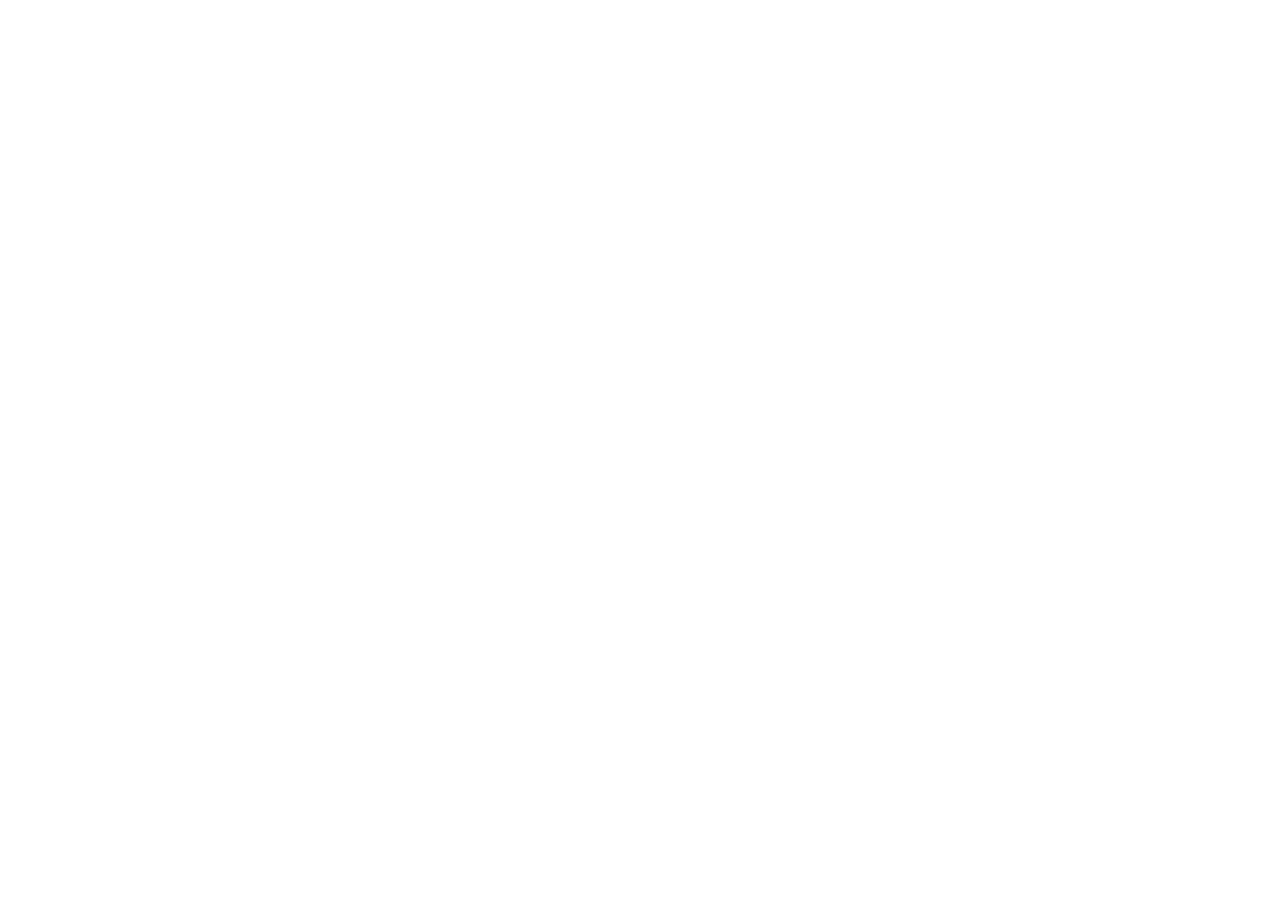
==== index.html @ ddf0e512 "v0.1" ====
<!DOCTYPE html>
<html lang="en">
  <head>
    <meta charset="UTF-8" />
    <meta name="viewport" content="width=device-width, initial-scale=1.0" />
    <title>Fey Sonic Sphere System Description</title>
    <link rel="stylesheet" href="/SonicSphereFeySystemDiagram/assets/sonic-fey-redesign.css" />
    <script defer src="/SonicSphereFeySystemDiagram/assets/sonic-fey-redesign.js"></script>
  </head>
  <body>
    <div id="root"></div>
  </body>
</html>
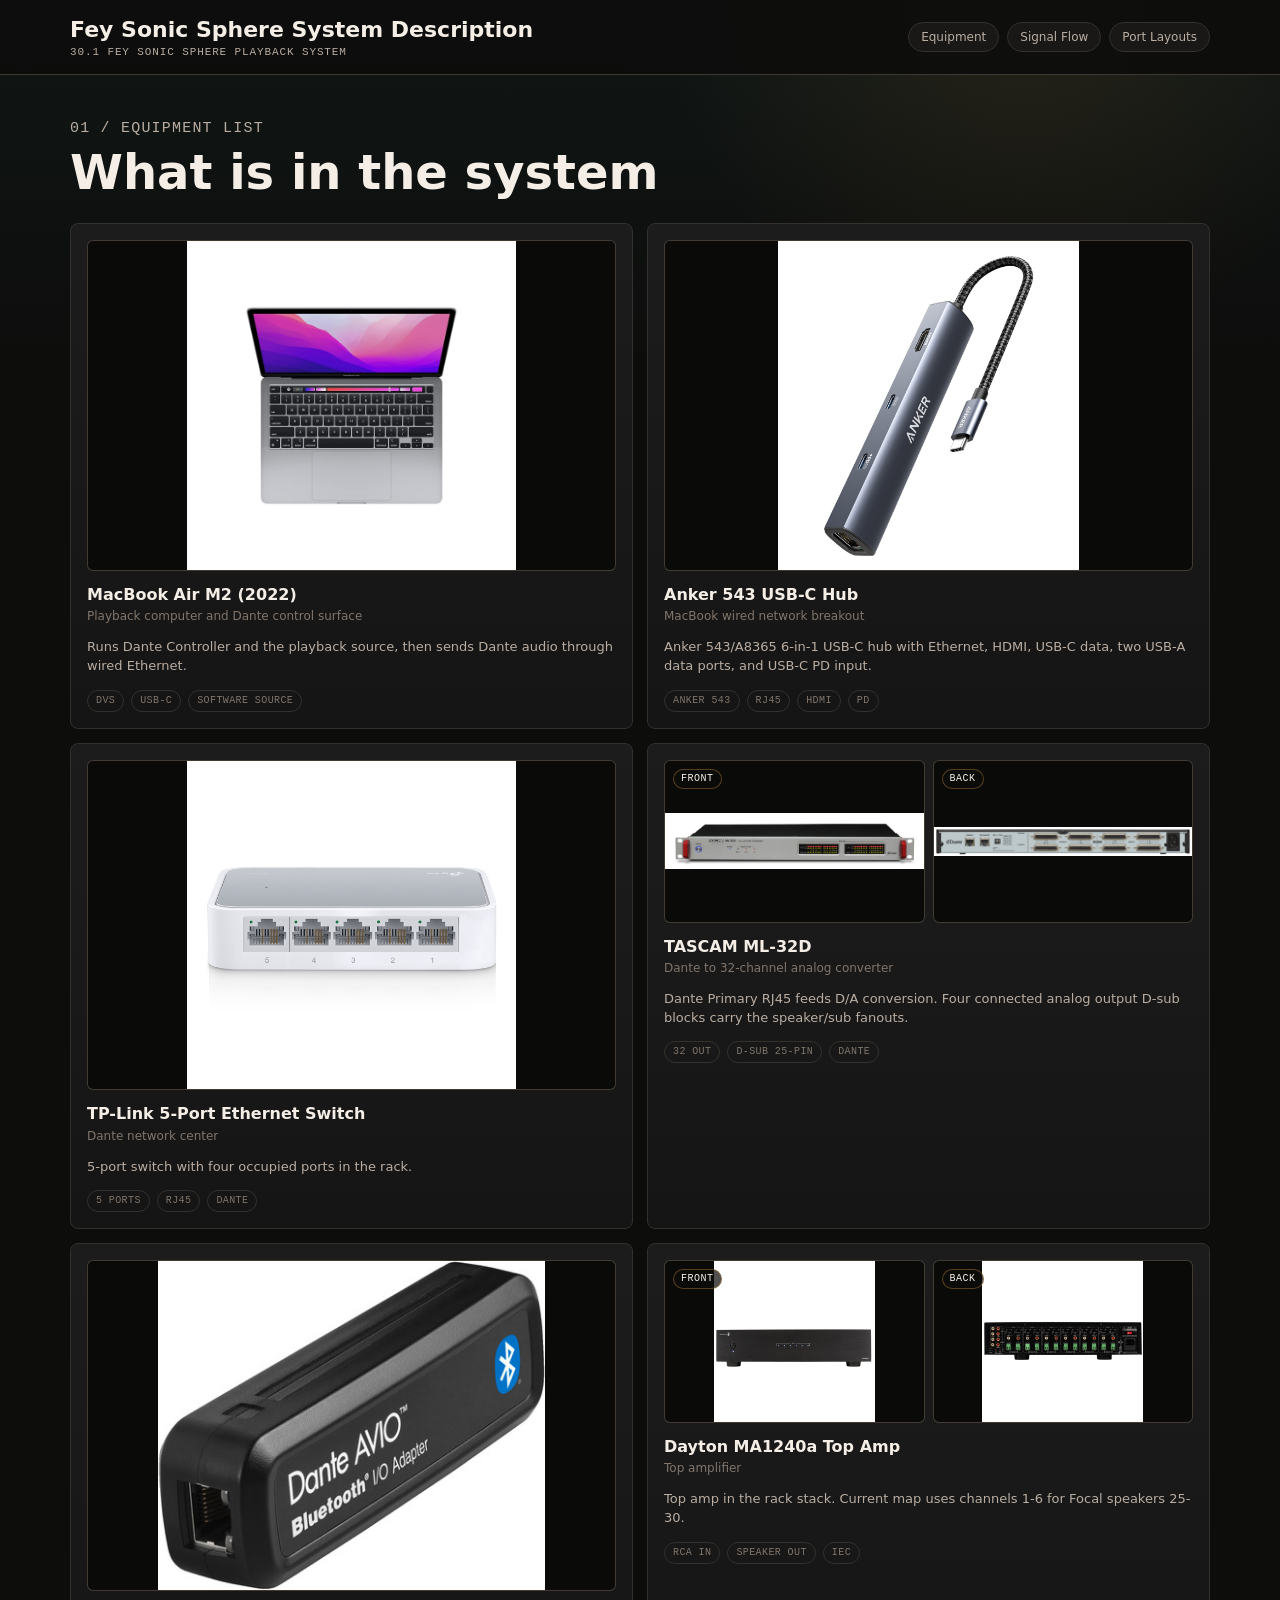
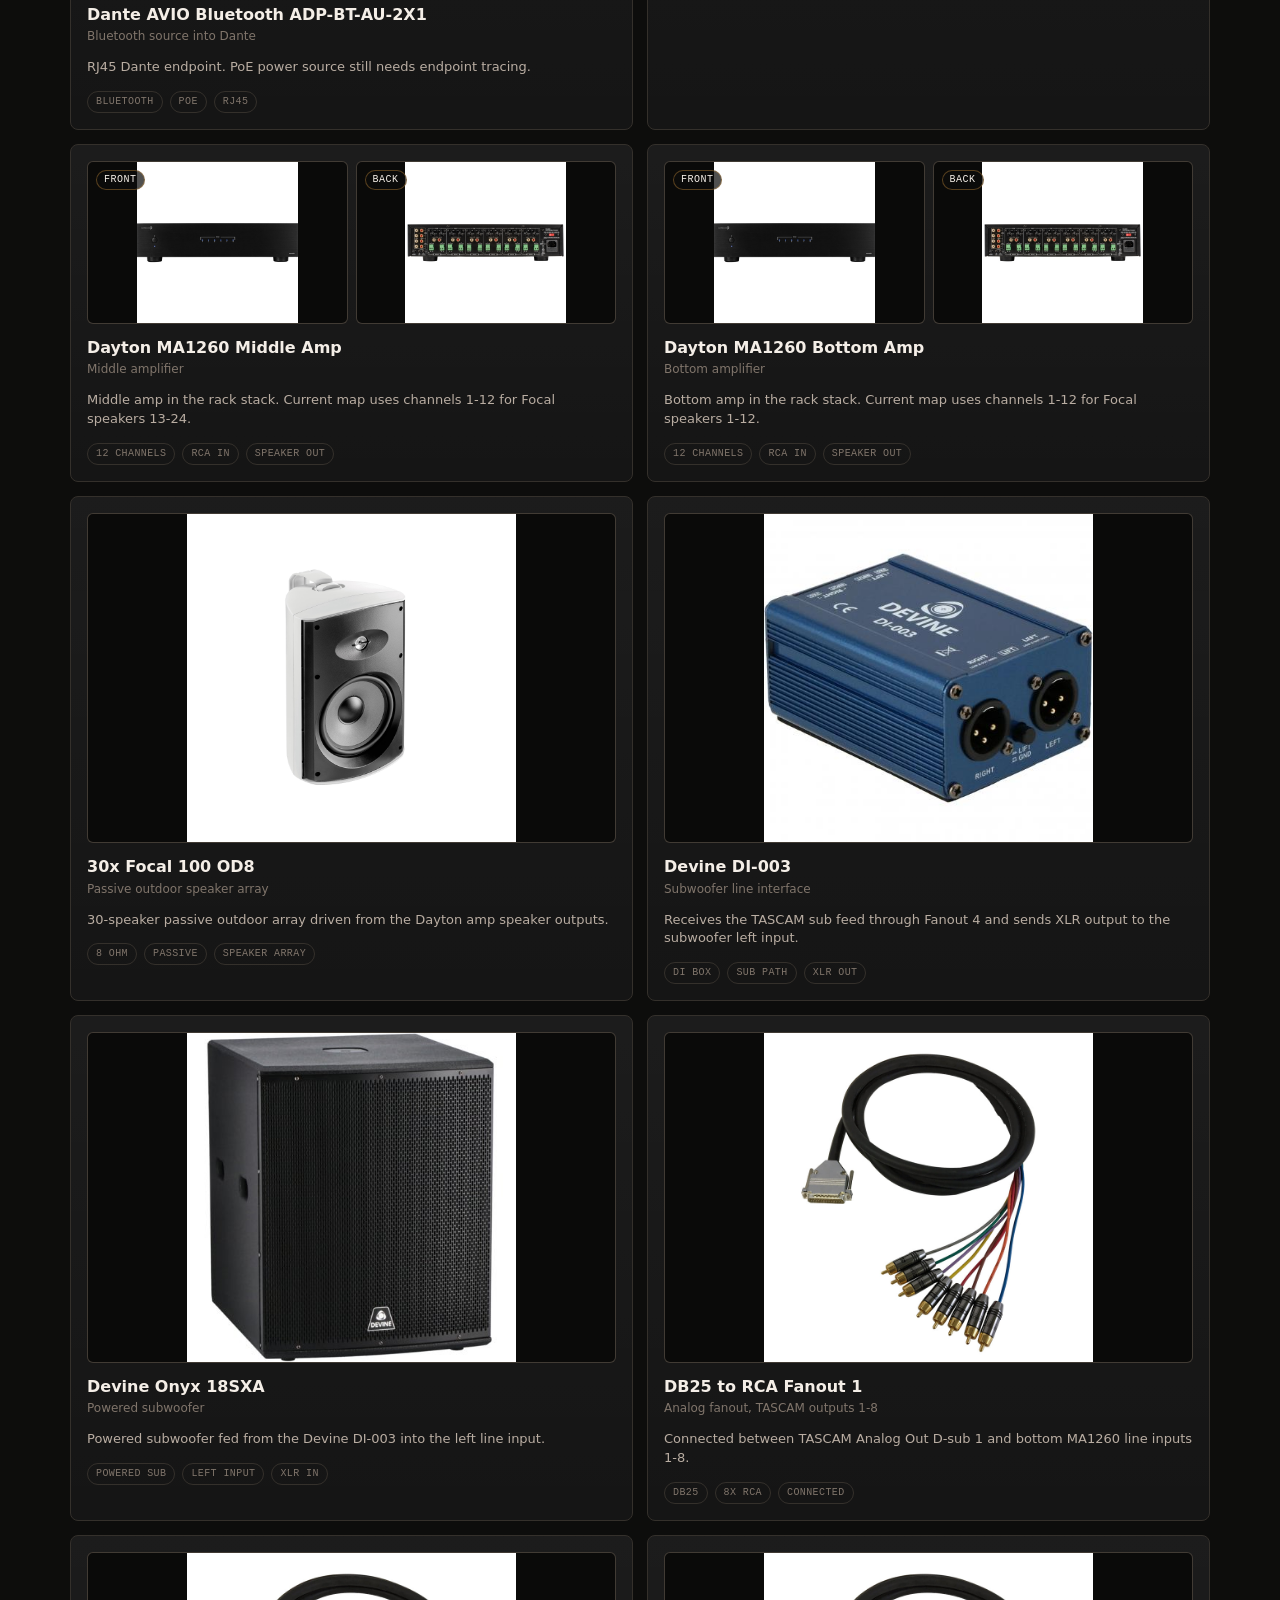
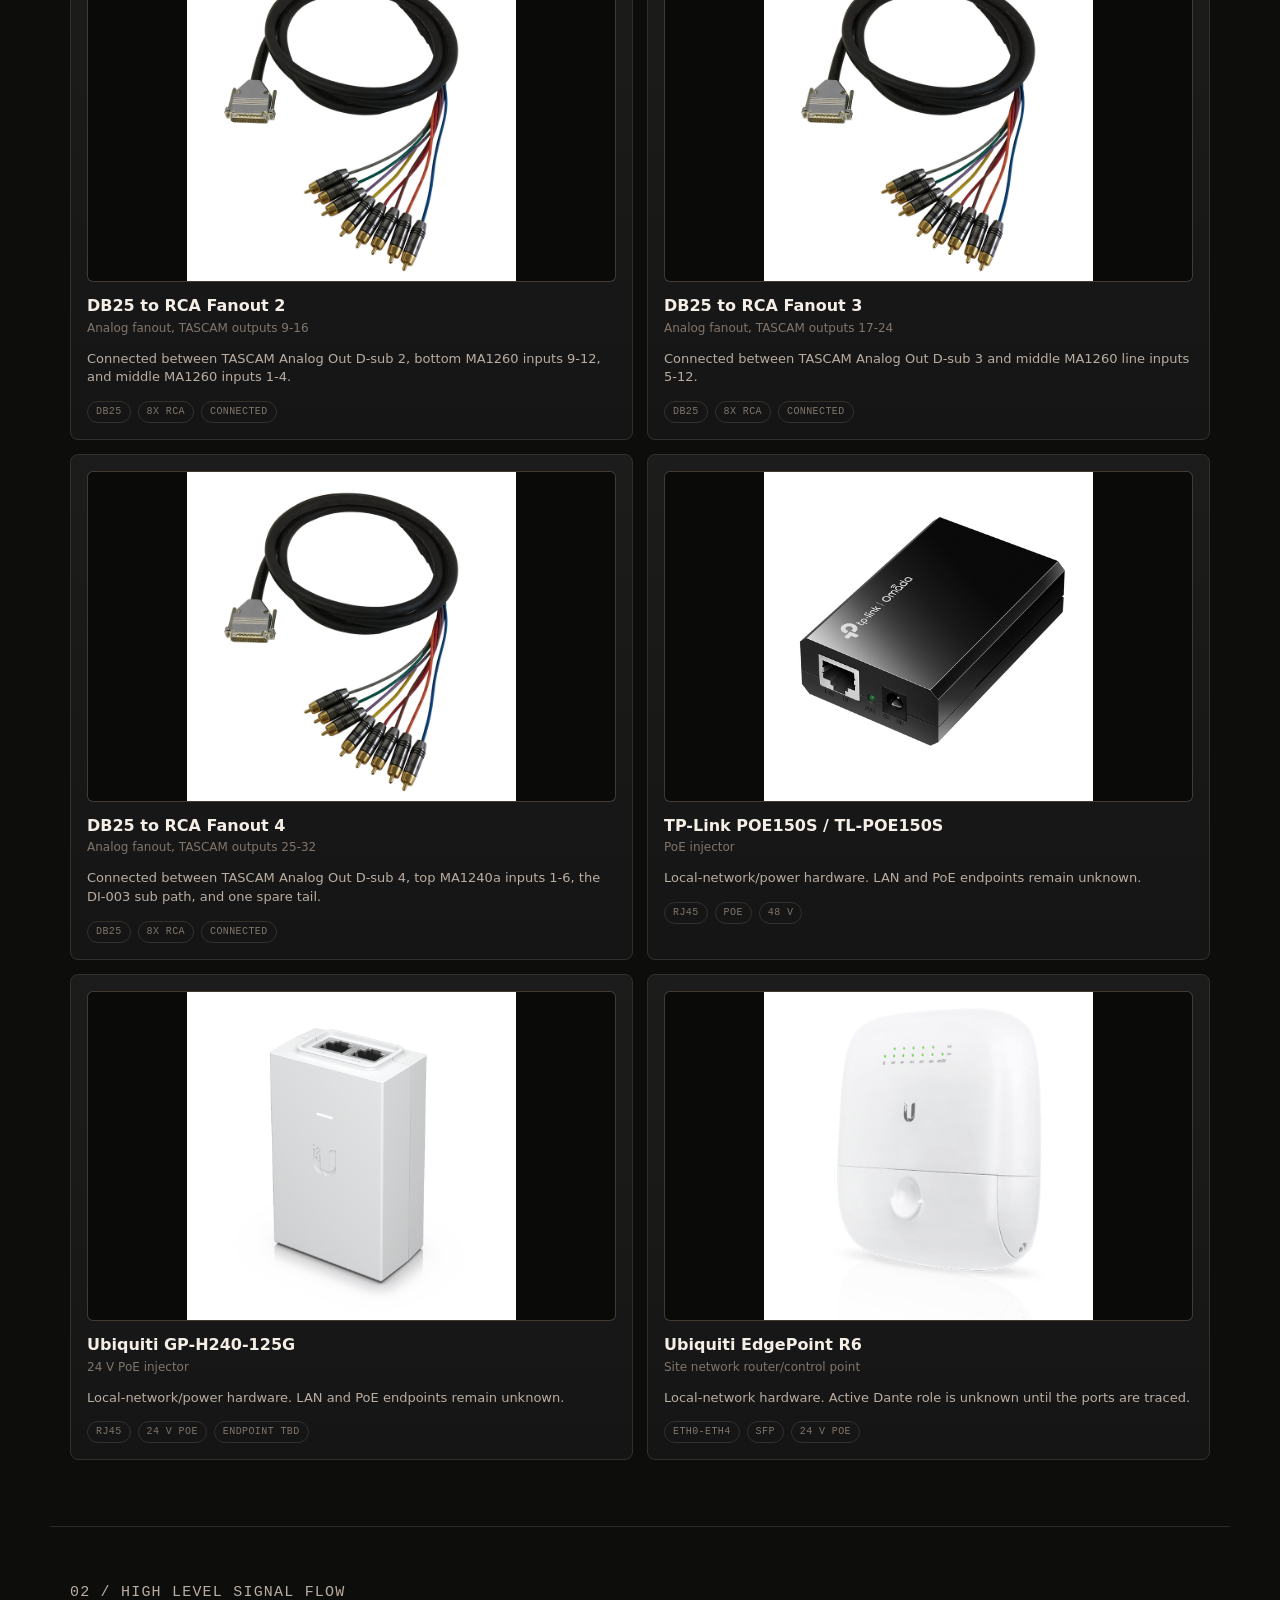
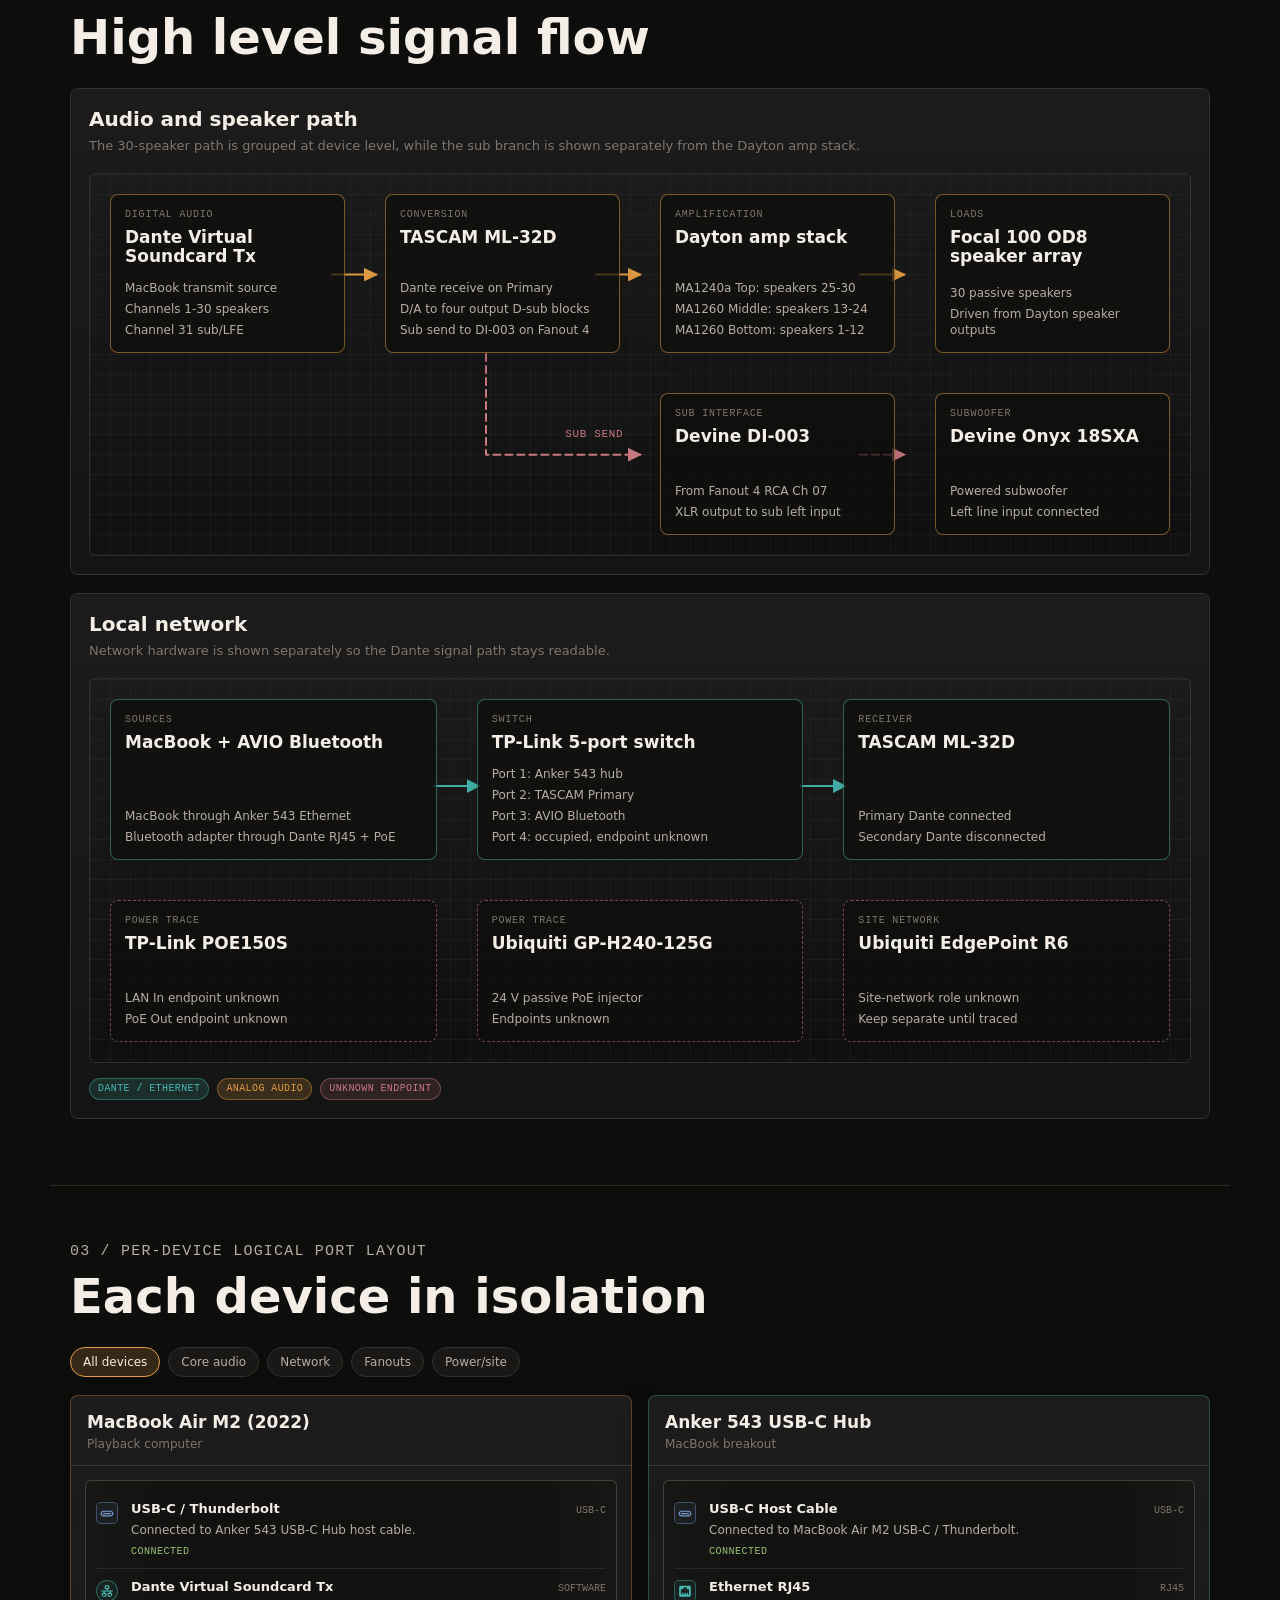
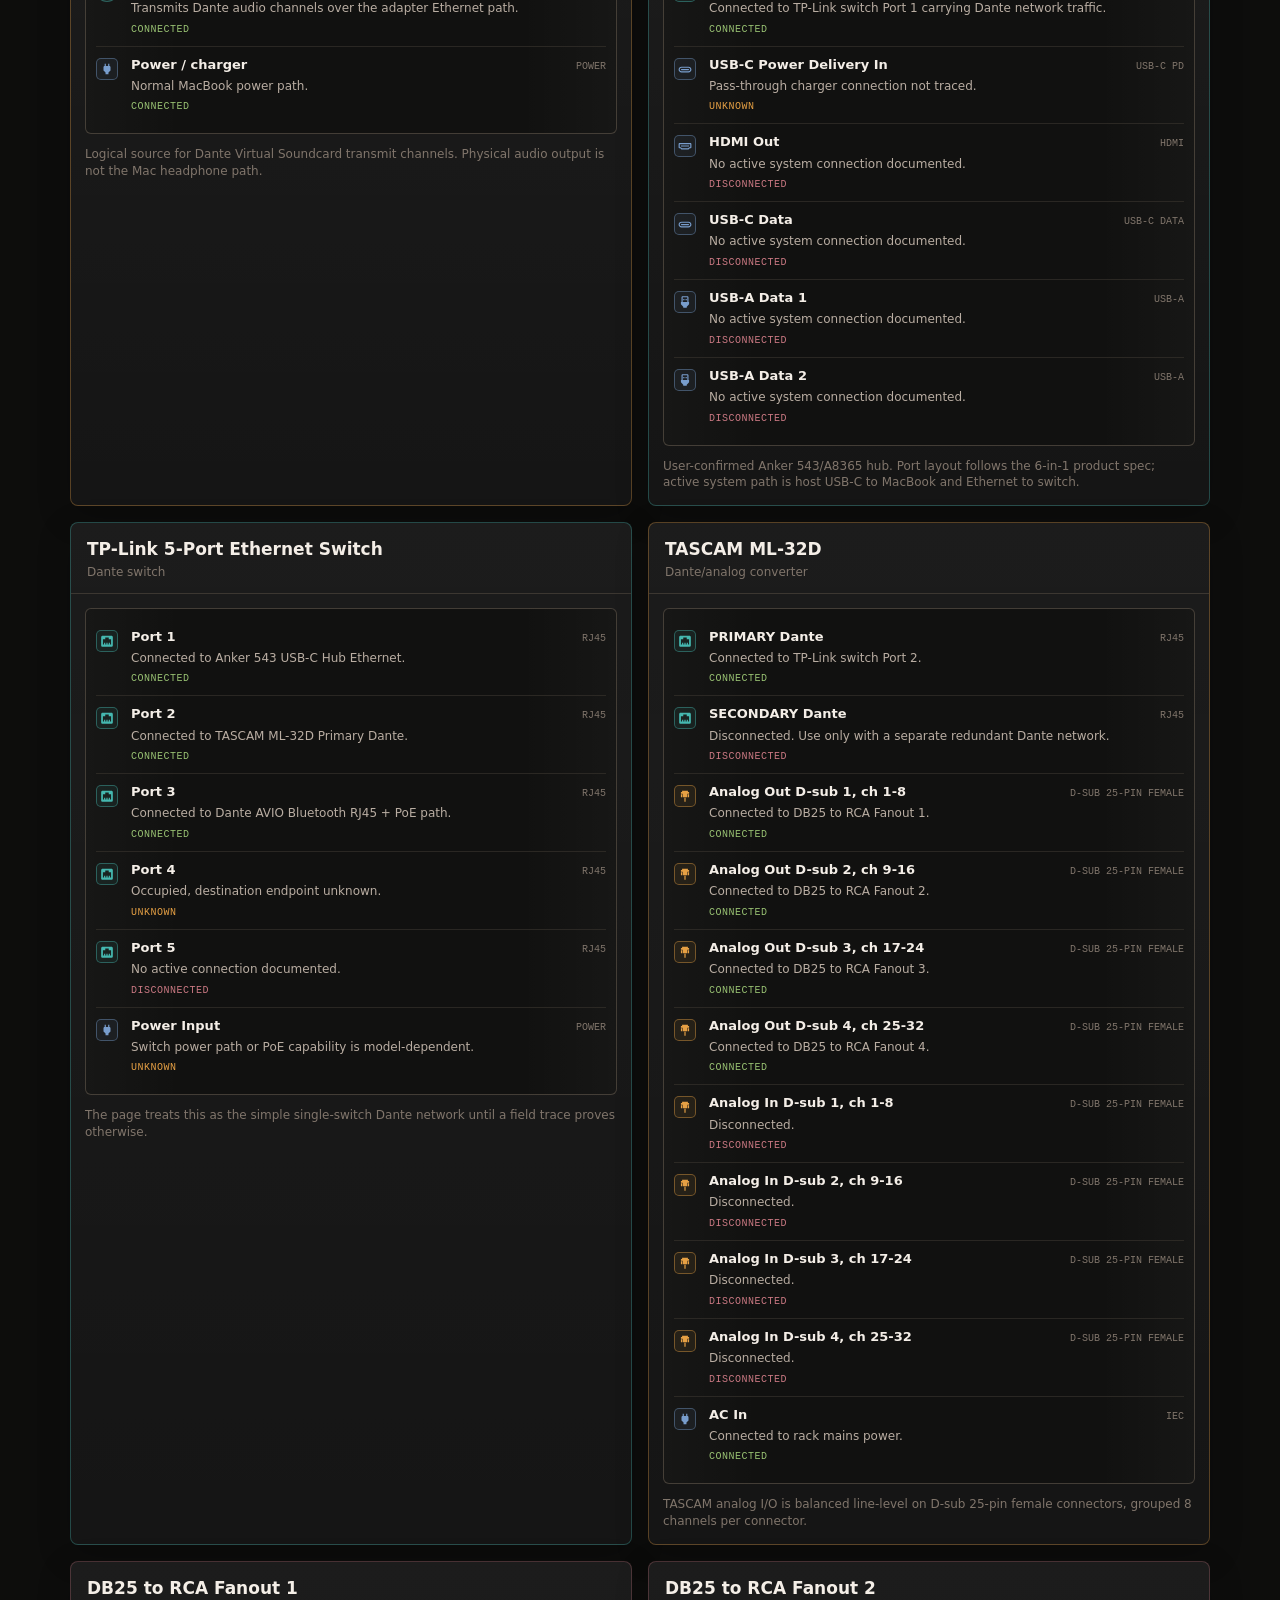
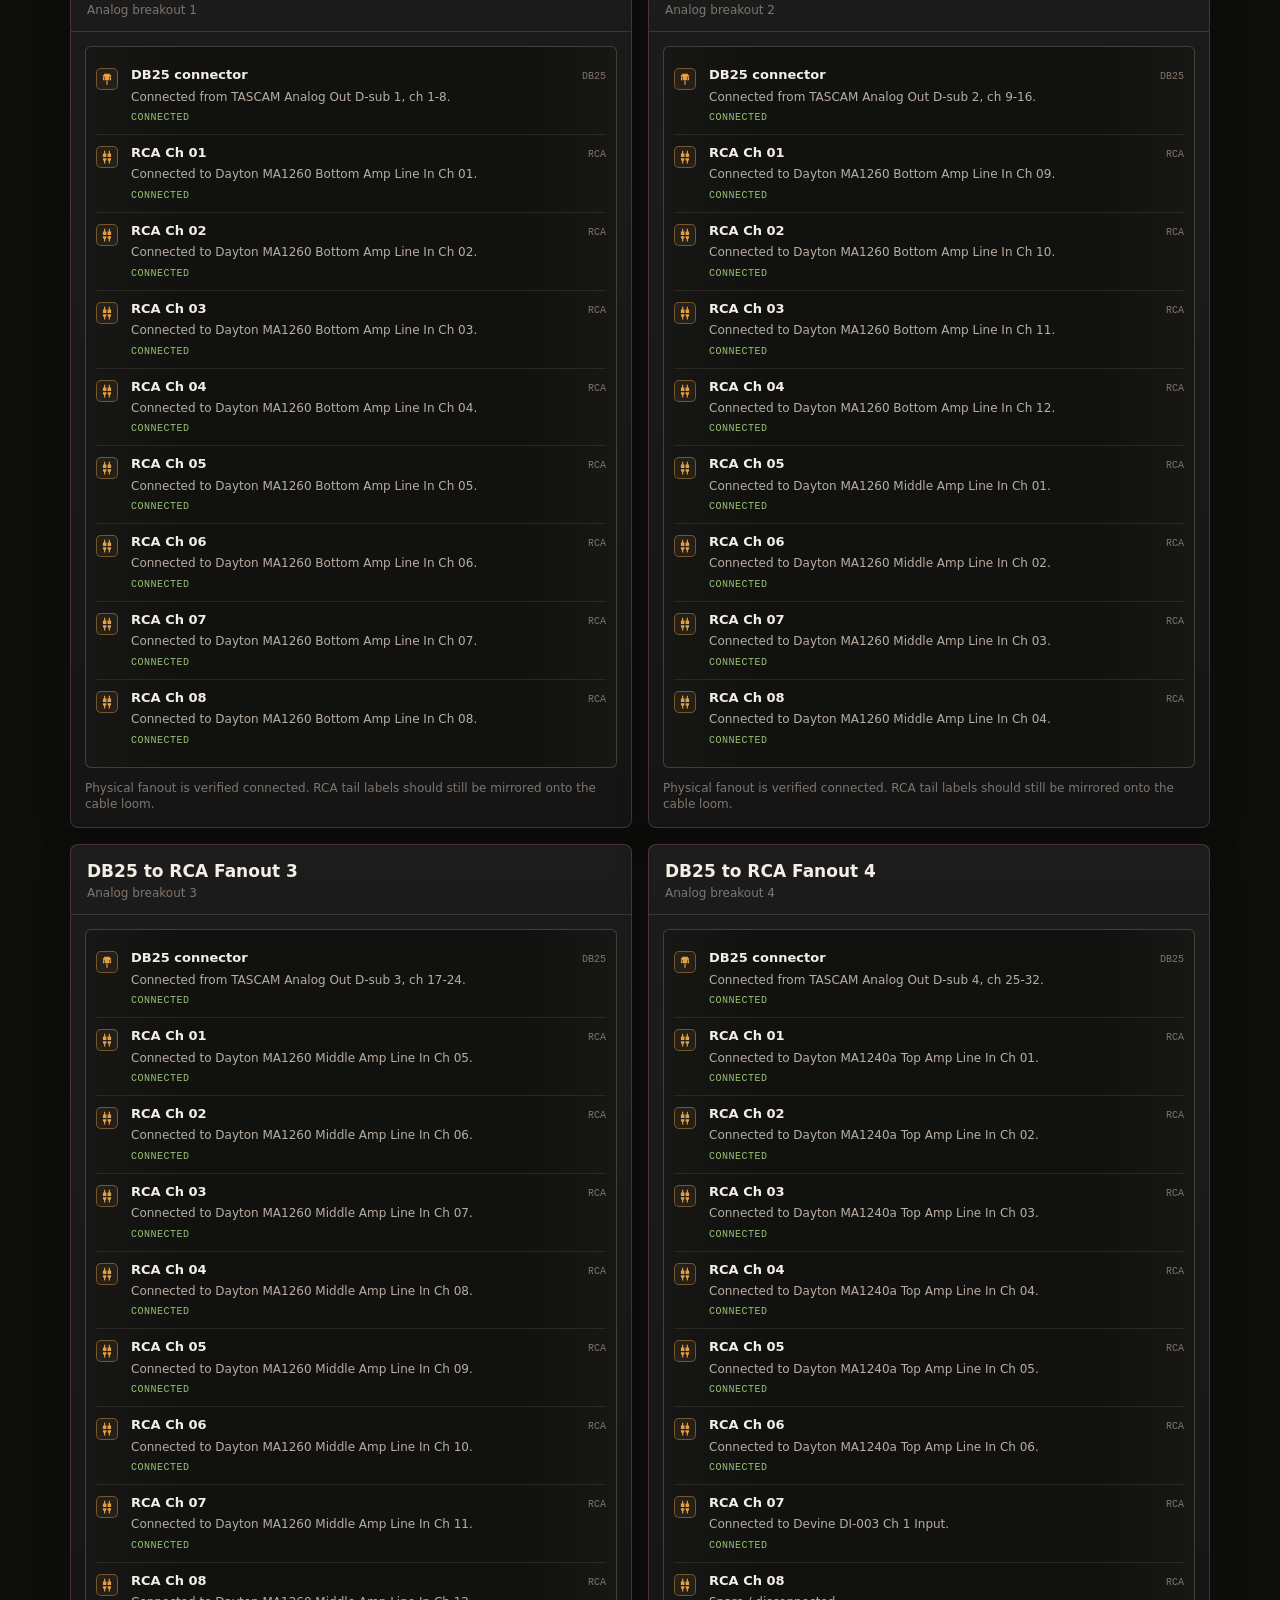
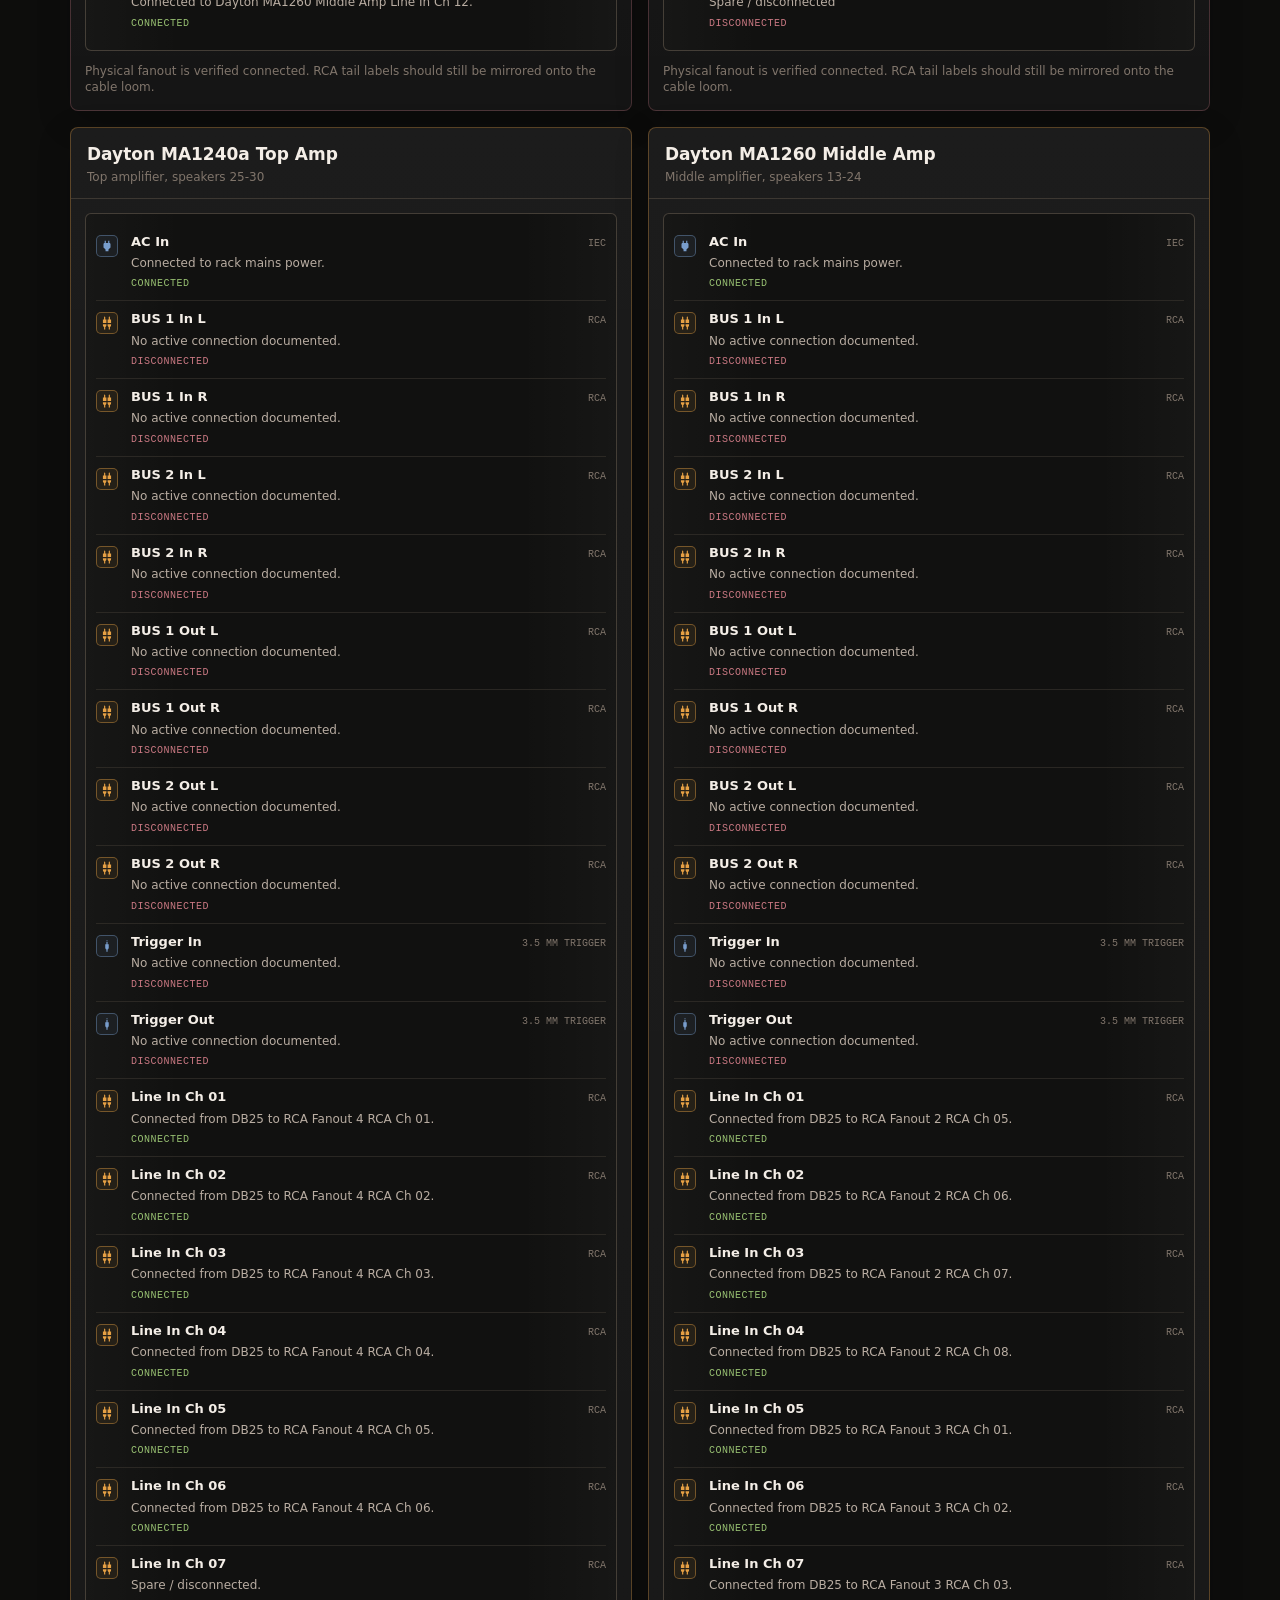
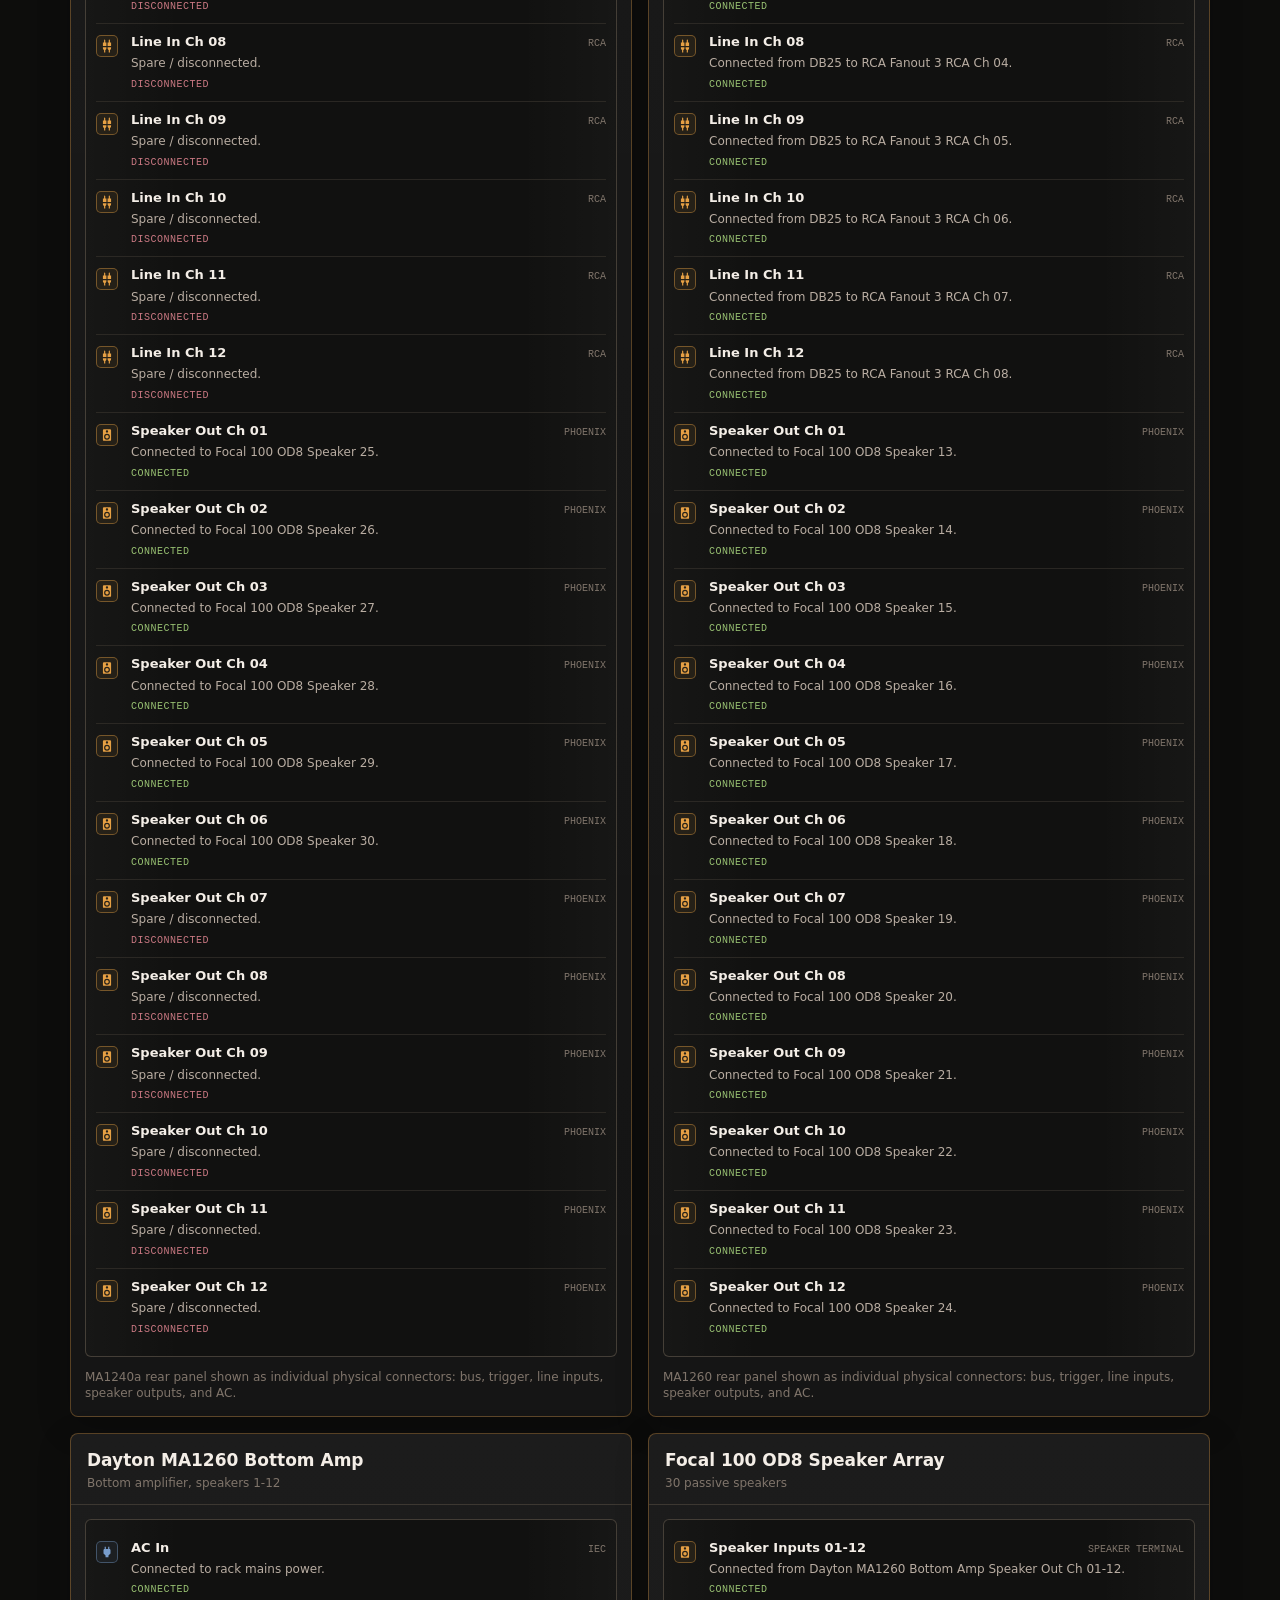
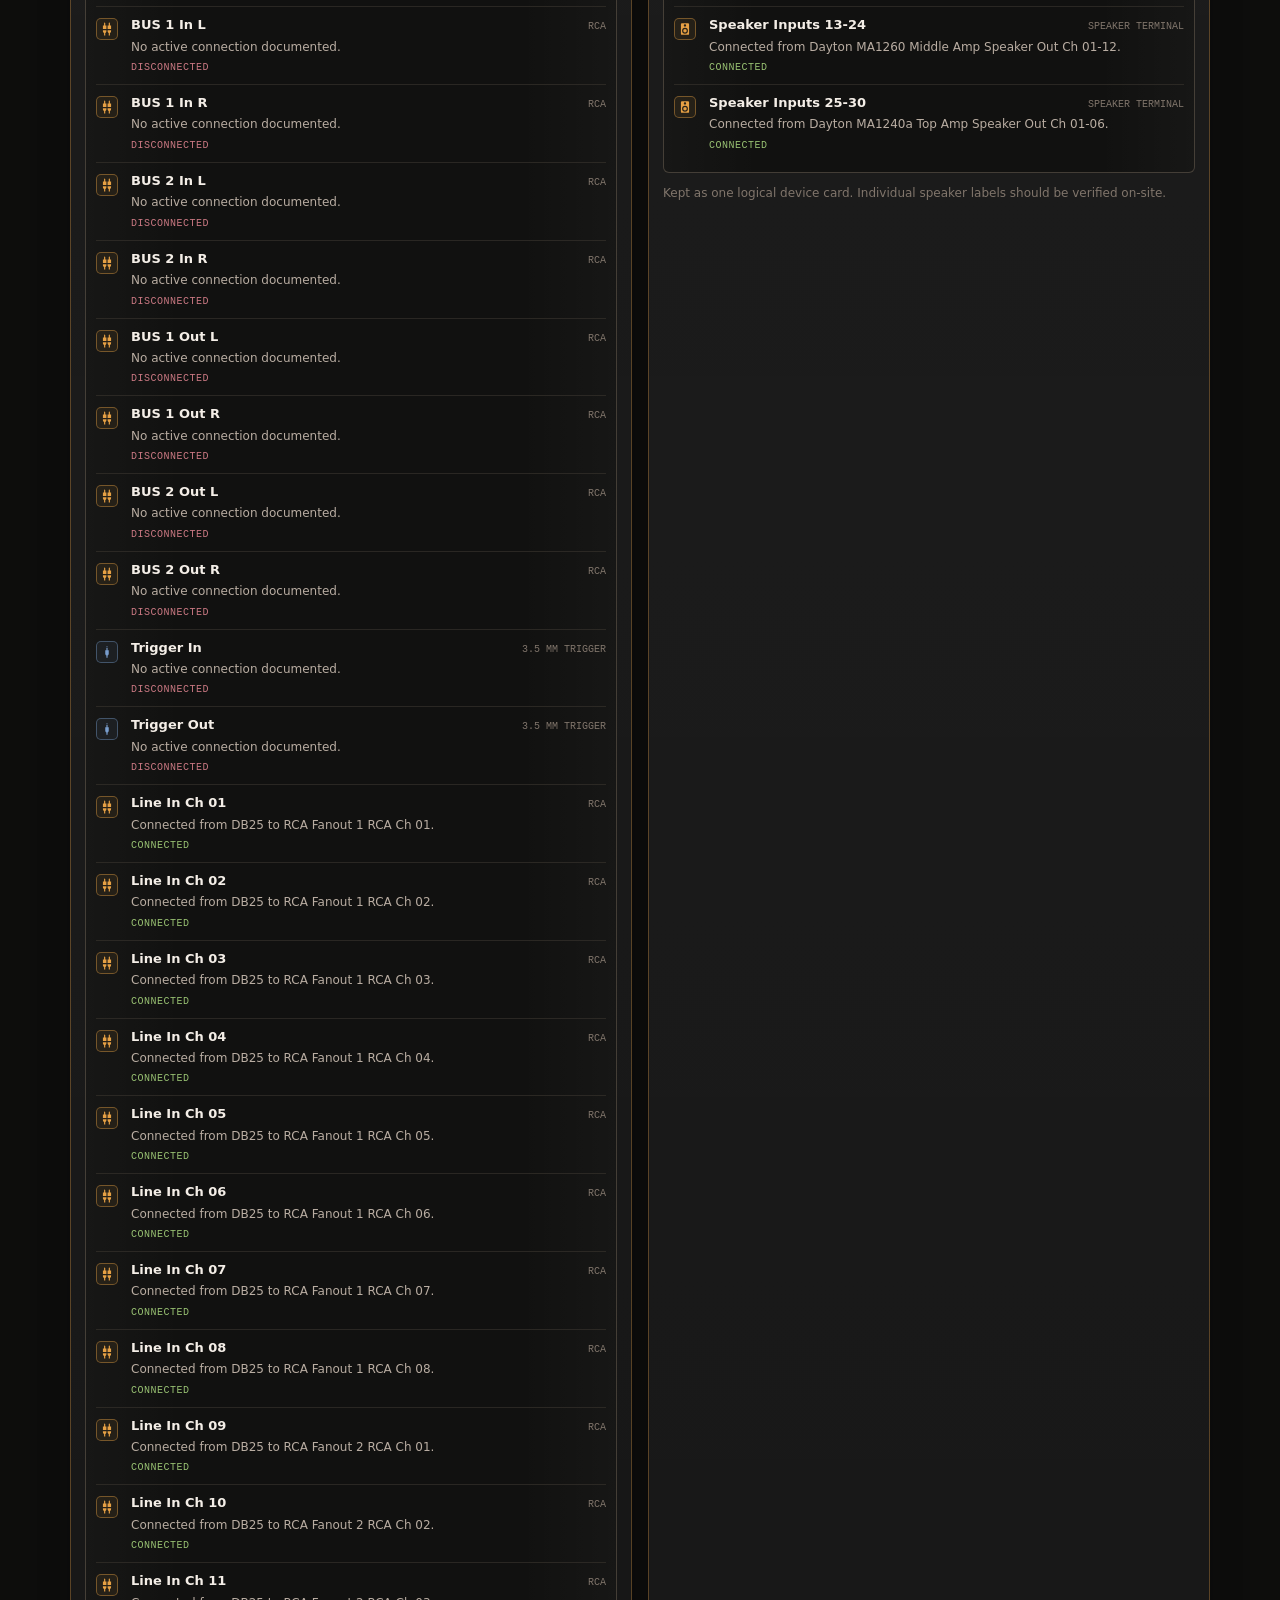
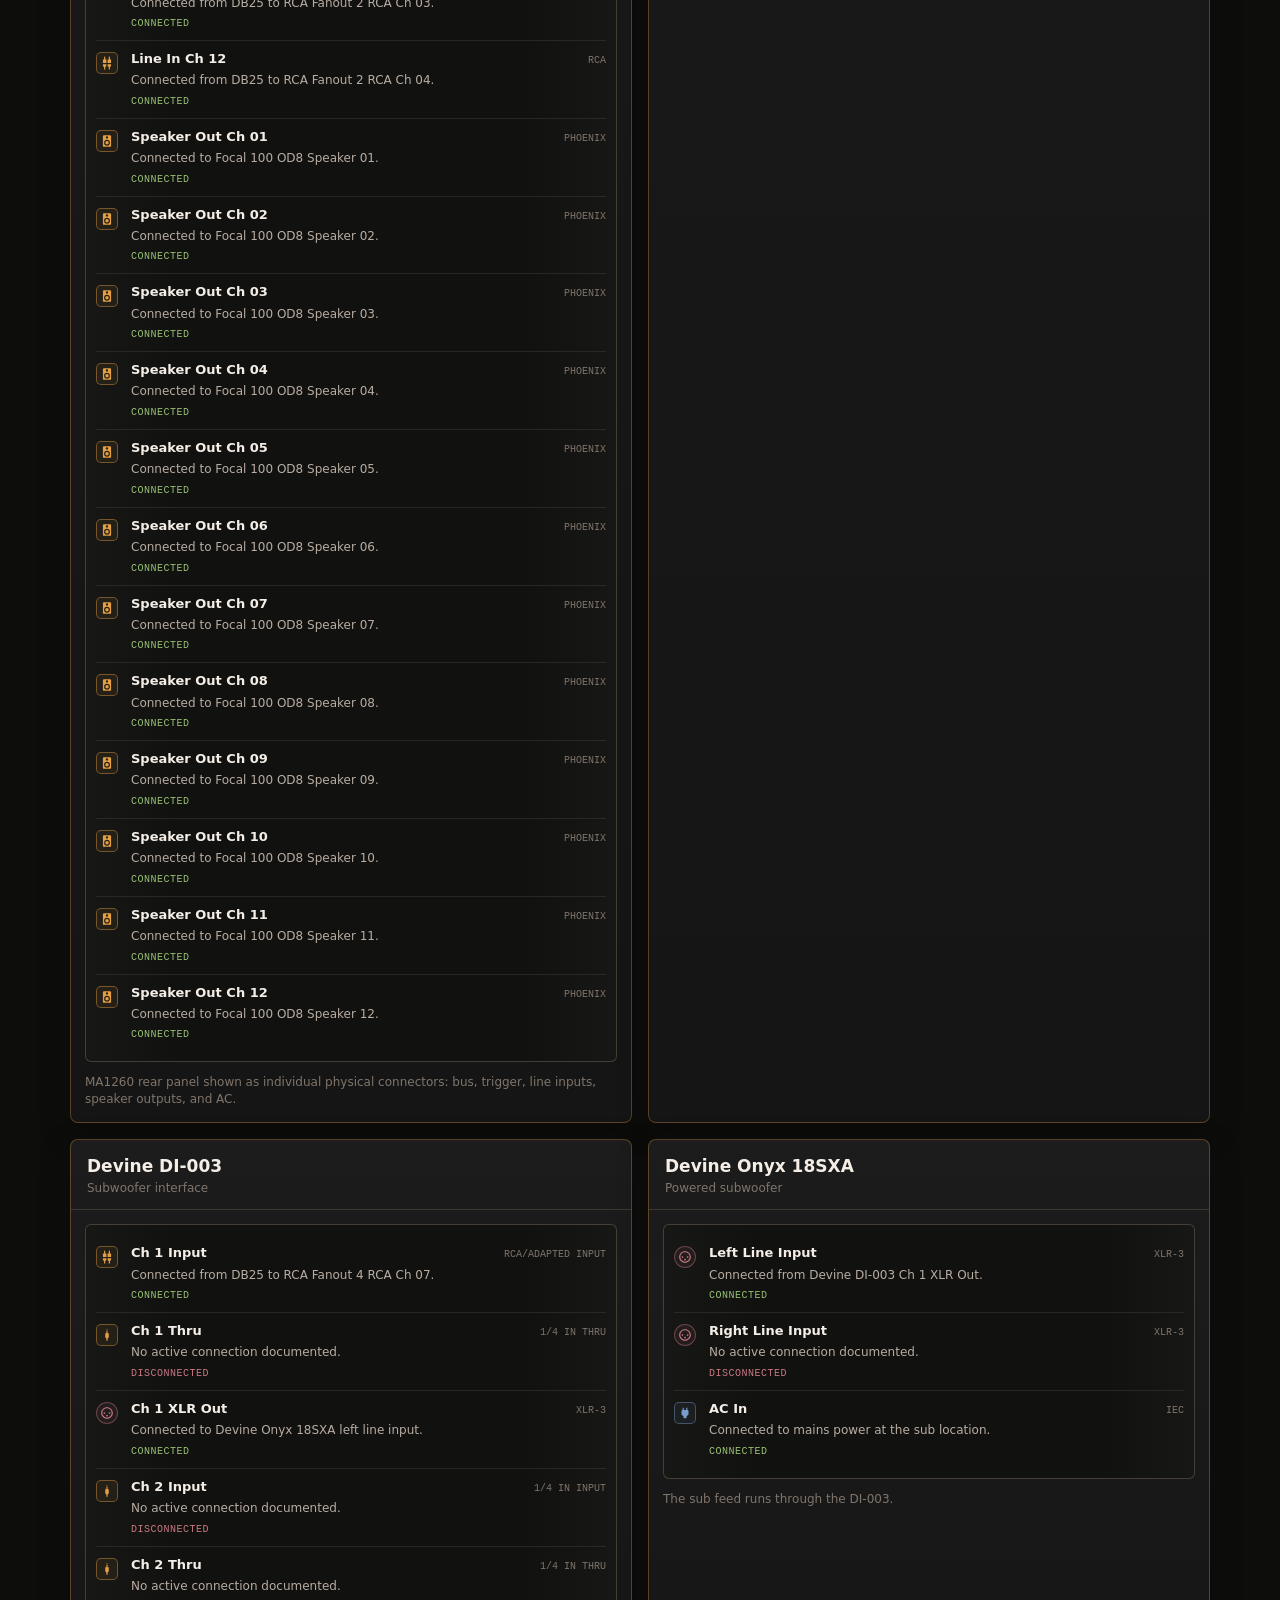
==== commit 62f94a7a: "Make site paths portable for Pages" ====
--- a/index.html
+++ b/index.html
@@ -4,8 +4,8 @@
     <meta charset="UTF-8" />
     <meta name="viewport" content="width=device-width, initial-scale=1.0" />
     <title>Fey Sonic Sphere System Description</title>
-    <link rel="stylesheet" href="/SonicSphereFeySystemDiagram/assets/sonic-fey-redesign.css" />
-    <script defer src="/SonicSphereFeySystemDiagram/assets/sonic-fey-redesign.js"></script>
+    <link rel="stylesheet" href="assets/sonic-fey-redesign.css" />
+    <script defer src="assets/sonic-fey-redesign.js"></script>
   </head>
   <body>
     <div id="root"></div>
--- a/assets/sonic-fey-redesign.css
+++ b/assets/sonic-fey-redesign.css
@@ -0,0 +1,1197 @@
+:root {
+  color-scheme: dark;
+  --bg: #0d0d0c;
+  --surface: #151515;
+  --surface-2: #1d1b19;
+  --surface-3: #24211d;
+  --line: #34302b;
+  --line-strong: #514940;
+  --text: #f4eee7;
+  --muted: #b9ada2;
+  --subtle: #80756b;
+  --orange: #e6a044;
+  --orange-soft: rgba(230, 160, 68, 0.18);
+  --teal: #45b8b0;
+  --teal-soft: rgba(69, 184, 176, 0.16);
+  --green: #98c172;
+  --green-soft: rgba(152, 193, 114, 0.16);
+  --rose: #c97882;
+  --rose-soft: rgba(201, 120, 130, 0.14);
+  --blue: #789dcc;
+  --blue-soft: rgba(120, 157, 204, 0.14);
+  --shadow: 0 18px 70px rgba(0, 0, 0, 0.34);
+  --radius: 8px;
+  --max: 1180px;
+  --schematic-grid: 20px;
+  --schematic-gap: calc(var(--schematic-grid) * 2);
+  font-family:
+    Inter, ui-sans-serif, system-ui, -apple-system, BlinkMacSystemFont, "Segoe UI",
+    sans-serif;
+}
+
+* {
+  box-sizing: border-box;
+}
+
+html {
+  scroll-behavior: smooth;
+}
+
+body {
+  margin: 0;
+  min-width: 320px;
+  background:
+    linear-gradient(180deg, rgba(69, 184, 176, 0.06), transparent 360px),
+    radial-gradient(circle at 80% 0%, rgba(230, 160, 68, 0.1), transparent 360px),
+    var(--bg);
+  color: var(--text);
+  -webkit-font-smoothing: antialiased;
+}
+
+button,
+a {
+  font: inherit;
+}
+
+a {
+  color: inherit;
+}
+
+.app-shell {
+  min-height: 100vh;
+}
+
+.site-header {
+  position: sticky;
+  top: 0;
+  z-index: 20;
+  border-bottom: 1px solid rgba(81, 73, 64, 0.74);
+  background: rgba(13, 13, 12, 0.9);
+  backdrop-filter: blur(18px);
+}
+
+.site-header-inner {
+  max-width: var(--max);
+  margin: 0 auto;
+  padding: 14px 20px;
+  display: flex;
+  align-items: center;
+  justify-content: space-between;
+  gap: 18px;
+}
+
+.brand {
+  min-width: 0;
+}
+
+.brand-kicker,
+.eyebrow,
+.label {
+  font-family: ui-monospace, SFMono-Regular, Menlo, Consolas, monospace;
+  text-transform: uppercase;
+  letter-spacing: 0.08em;
+}
+
+.brand-subtitle {
+  margin-top: 4px;
+  color: var(--muted);
+  font-family: ui-monospace, SFMono-Regular, Menlo, Consolas, monospace;
+  font-size: 11px;
+  line-height: 1.25;
+  text-transform: uppercase;
+  letter-spacing: 0.08em;
+}
+
+.brand-kicker {
+  color: var(--orange);
+  font-size: 11px;
+  line-height: 1.2;
+}
+
+.brand-title {
+  margin-top: 3px;
+  font-weight: 700;
+  font-size: clamp(17px, 2.4vw, 22px);
+  line-height: 1.15;
+  overflow-wrap: anywhere;
+}
+
+.top-nav {
+  display: flex;
+  justify-content: flex-end;
+  gap: 8px;
+  flex-wrap: wrap;
+}
+
+.top-nav a,
+.filter-button {
+  border: 1px solid var(--line);
+  border-radius: 999px;
+  background: rgba(29, 27, 25, 0.82);
+  color: var(--muted);
+  padding: 8px 12px;
+  text-decoration: none;
+  font-size: 12px;
+  line-height: 1;
+  white-space: nowrap;
+  transition:
+    border-color 160ms ease,
+    color 160ms ease,
+    background 160ms ease;
+}
+
+.top-nav a:hover,
+.filter-button:hover,
+.filter-button.is-active {
+  border-color: var(--orange);
+  color: var(--text);
+  background: var(--orange-soft);
+}
+
+.hero {
+  max-width: var(--max);
+  margin: 0 auto;
+  padding: 58px 20px 34px;
+  display: grid;
+  grid-template-columns: minmax(0, 0.98fr) minmax(340px, 1.02fr);
+  gap: 38px;
+  align-items: center;
+}
+
+.hero-copy {
+  min-width: 0;
+}
+
+.eyebrow {
+  margin: 0 0 14px;
+  color: var(--teal);
+  font-size: 12px;
+}
+
+h1,
+h2,
+h3,
+p {
+  margin: 0;
+}
+
+h1 {
+  max-width: 780px;
+  font-size: clamp(36px, 6.5vw, 74px);
+  line-height: 0.96;
+  letter-spacing: 0;
+}
+
+.hero-copy p {
+  margin-top: 18px;
+  color: var(--muted);
+  font-size: clamp(16px, 2vw, 19px);
+  line-height: 1.55;
+  max-width: 700px;
+}
+
+.quick-stats {
+  display: grid;
+  grid-template-columns: repeat(3, minmax(0, 1fr));
+  gap: 10px;
+  margin-top: 24px;
+}
+
+.stat {
+  border: 1px solid var(--line);
+  border-radius: var(--radius);
+  background: rgba(21, 21, 21, 0.78);
+  padding: 13px 14px;
+  min-width: 0;
+}
+
+.stat strong {
+  display: block;
+  font-size: 22px;
+  line-height: 1;
+}
+
+.stat span {
+  display: block;
+  margin-top: 6px;
+  color: var(--subtle);
+  font-size: 12px;
+  line-height: 1.2;
+}
+
+.system-strip {
+  border: 1px solid var(--line-strong);
+  border-radius: var(--radius);
+  background:
+    linear-gradient(135deg, rgba(69, 184, 176, 0.12), transparent 54%),
+    linear-gradient(180deg, rgba(255, 255, 255, 0.035), transparent),
+    var(--surface);
+  padding: 18px;
+  box-shadow: var(--shadow);
+}
+
+.strip-title {
+  display: flex;
+  justify-content: space-between;
+  gap: 14px;
+  color: var(--muted);
+  font-size: 12px;
+  line-height: 1.3;
+}
+
+.strip-title span:last-child {
+  color: var(--orange);
+  font-family: ui-monospace, SFMono-Regular, Menlo, Consolas, monospace;
+}
+
+.mini-rack {
+  margin-top: 18px;
+  display: grid;
+  gap: 10px;
+}
+
+.rack-row {
+  display: grid;
+  grid-template-columns: 120px minmax(0, 1fr) 72px;
+  gap: 10px;
+  align-items: center;
+  min-height: 48px;
+  border: 1px solid rgba(81, 73, 64, 0.76);
+  background: rgba(13, 13, 12, 0.68);
+  border-radius: 6px;
+  padding: 8px 10px;
+}
+
+.rack-row strong {
+  font-size: 13px;
+  line-height: 1.15;
+}
+
+.rack-row span {
+  color: var(--subtle);
+  font-size: 11px;
+  line-height: 1.2;
+}
+
+.rack-ports {
+  display: grid;
+  grid-template-columns: repeat(8, minmax(8px, 1fr));
+  gap: 5px;
+}
+
+.rack-port {
+  height: 12px;
+  border-radius: 2px;
+  background: var(--teal);
+  opacity: 0.82;
+}
+
+.rack-port.analog {
+  background: var(--orange);
+}
+
+.rack-port.spare {
+  background: var(--line-strong);
+}
+
+.rack-meta {
+  text-align: right;
+}
+
+.section {
+  max-width: var(--max);
+  margin: 0 auto;
+  padding: 54px 20px 66px;
+  scroll-margin-top: 92px;
+}
+
+.section-first {
+  padding-top: 42px;
+}
+
+.section + .section {
+  border-top: 1px solid rgba(81, 73, 64, 0.48);
+}
+
+.section-head {
+  margin-bottom: 26px;
+}
+
+.section-head h1,
+.section-head h2 {
+  margin-top: 8px;
+  font-size: clamp(28px, 4.5vw, 48px);
+  line-height: 1.02;
+  letter-spacing: 0;
+}
+
+.section-head p {
+  color: var(--muted);
+  font-size: 15px;
+  line-height: 1.55;
+}
+
+.label {
+  color: var(--orange);
+  font-size: 11px;
+}
+
+.equipment-grid {
+  display: grid;
+  grid-template-columns: repeat(2, minmax(0, 1fr));
+  gap: 14px;
+}
+
+.equipment-card {
+  border: 1px solid var(--line);
+  border-radius: var(--radius);
+  background: linear-gradient(180deg, rgba(255, 255, 255, 0.032), transparent), var(--surface);
+  padding: 16px;
+  min-width: 0;
+}
+
+.equipment-photos {
+  display: grid;
+  grid-template-columns: 1fr;
+  gap: 8px;
+  margin-bottom: 14px;
+}
+
+.equipment-photos[data-photo-count="2"] {
+  grid-template-columns: repeat(2, minmax(0, 1fr));
+}
+
+.equipment-photo-frame {
+  position: relative;
+  display: flex;
+  align-items: center;
+  justify-content: center;
+  min-width: 0;
+  min-height: 132px;
+  aspect-ratio: 16 / 10;
+  margin: 0;
+  overflow: hidden;
+  border: 1px solid rgba(81, 73, 64, 0.78);
+  border-radius: 6px;
+  background: #0a0a09;
+}
+
+.equipment-photo-frame.is-loaded {
+  cursor: zoom-in;
+}
+
+.equipment-photo-frame.is-loaded:hover,
+.equipment-photo-frame.is-loaded:focus-visible {
+  border-color: rgba(230, 160, 68, 0.7);
+  box-shadow: 0 0 0 2px rgba(230, 160, 68, 0.16), 0 18px 42px rgba(0, 0, 0, 0.28);
+  outline: none;
+}
+
+.equipment-photo-frame img {
+  width: 100%;
+  height: 100%;
+  object-fit: contain;
+  transition: transform 160ms ease;
+}
+
+.equipment-photo-frame.is-loaded:hover img,
+.equipment-photo-frame.is-loaded:focus-visible img {
+  transform: scale(1.015);
+}
+
+.equipment-photo-frame figcaption {
+  position: absolute;
+  left: 8px;
+  top: 8px;
+  border: 1px solid rgba(230, 160, 68, 0.35);
+  border-radius: 999px;
+  background: rgba(13, 13, 12, 0.72);
+  color: var(--text);
+  padding: 4px 7px;
+  font-family: ui-monospace, SFMono-Regular, Menlo, Consolas, monospace;
+  font-size: 10px;
+  line-height: 1;
+  text-transform: uppercase;
+  letter-spacing: 0.05em;
+}
+
+.missing-photo {
+  display: none;
+  color: var(--rose);
+  padding: 12px;
+  font-family: ui-monospace, SFMono-Regular, Menlo, Consolas, monospace;
+  font-size: 11px;
+  line-height: 1.35;
+  text-align: center;
+  overflow-wrap: anywhere;
+}
+
+.equipment-photo-frame.is-missing {
+  border-color: rgba(201, 120, 130, 0.52);
+  border-style: dashed;
+  background:
+    linear-gradient(135deg, rgba(201, 120, 130, 0.1), transparent 62%),
+    #100f0f;
+}
+
+.equipment-photo-frame.is-missing .missing-photo {
+  display: block;
+}
+
+body.lightbox-open {
+  overflow: hidden;
+}
+
+.photo-lightbox[hidden] {
+  display: none;
+}
+
+.photo-lightbox {
+  position: fixed;
+  inset: 0;
+  z-index: 1000;
+  display: flex;
+  align-items: center;
+  justify-content: center;
+  padding: 28px;
+  background: rgba(2, 2, 2, 0.94);
+}
+
+.photo-lightbox-content {
+  display: flex;
+  flex-direction: column;
+  align-items: center;
+  justify-content: center;
+  width: 100%;
+  height: 100%;
+  min-width: 0;
+  min-height: 0;
+}
+
+.photo-lightbox img {
+  display: block;
+  max-width: min(96vw, 1900px);
+  max-height: 86vh;
+  width: auto;
+  height: auto;
+  object-fit: contain;
+  box-shadow: 0 24px 80px rgba(0, 0, 0, 0.5);
+}
+
+.photo-lightbox-caption {
+  max-width: min(92vw, 980px);
+  margin-top: 12px;
+  color: rgba(245, 240, 232, 0.82);
+  font-size: 13px;
+  line-height: 1.35;
+  text-align: center;
+}
+
+.photo-lightbox-close {
+  position: fixed;
+  top: 16px;
+  right: 16px;
+  z-index: 1;
+  border: 1px solid rgba(245, 240, 232, 0.3);
+  border-radius: 999px;
+  background: rgba(13, 13, 12, 0.84);
+  color: var(--text);
+  padding: 9px 13px;
+  font: inherit;
+  font-size: 13px;
+  line-height: 1;
+  cursor: pointer;
+}
+
+.photo-lightbox-close:hover,
+.photo-lightbox-close:focus-visible {
+  border-color: rgba(230, 160, 68, 0.72);
+  outline: none;
+}
+
+.equipment-top {
+  display: flex;
+  align-items: flex-start;
+  justify-content: space-between;
+  gap: 12px;
+}
+
+.equipment-name {
+  font-weight: 700;
+  font-size: 16px;
+  line-height: 1.2;
+  overflow-wrap: anywhere;
+}
+
+.equipment-role {
+  color: var(--subtle);
+  margin-top: 5px;
+  font-size: 12px;
+  line-height: 1.25;
+}
+
+.chip {
+  display: inline-flex;
+  align-items: center;
+  gap: 6px;
+  border: 1px solid var(--line);
+  border-radius: 999px;
+  padding: 5px 8px;
+  font-family: ui-monospace, SFMono-Regular, Menlo, Consolas, monospace;
+  font-size: 10px;
+  line-height: 1;
+  text-transform: uppercase;
+  letter-spacing: 0.04em;
+  white-space: nowrap;
+}
+
+.equipment-detail {
+  margin-top: 14px;
+  color: var(--muted);
+  font-size: 13px;
+  line-height: 1.45;
+}
+
+.equipment-tags {
+  display: flex;
+  flex-wrap: wrap;
+  gap: 7px;
+  margin-top: 14px;
+}
+
+.chip {
+  color: var(--subtle);
+}
+
+.diagram-stack {
+  display: grid;
+  gap: 18px;
+}
+
+.abstract-diagram {
+  border: 1px solid var(--line);
+  border-radius: var(--radius);
+  background:
+    linear-gradient(180deg, rgba(255, 255, 255, 0.035), transparent),
+    rgba(21, 21, 21, 0.92);
+  padding: 18px;
+  overflow: hidden;
+}
+
+.abstract-diagram h3 {
+  font-size: 20px;
+  line-height: 1.2;
+}
+
+.diagram-note {
+  color: var(--subtle);
+  font-size: 13px;
+  margin-top: 6px;
+  line-height: 1.4;
+}
+
+.schematic-canvas {
+  position: relative;
+  margin-top: 18px;
+  display: grid;
+  gap: var(--schematic-gap);
+  align-items: stretch;
+  padding: var(--schematic-grid);
+  border: 1px solid rgba(81, 73, 64, 0.42);
+  border-radius: 6px;
+  background:
+    linear-gradient(rgba(81, 73, 64, 0.17) 1px, transparent 1px),
+    linear-gradient(90deg, rgba(81, 73, 64, 0.17) 1px, transparent 1px),
+    linear-gradient(180deg, rgba(255, 255, 255, 0.03), transparent),
+    rgba(13, 13, 12, 0.34);
+  background-size:
+    var(--schematic-grid) var(--schematic-grid),
+    var(--schematic-grid) var(--schematic-grid),
+    auto,
+    auto;
+  overflow: hidden;
+  isolation: isolate;
+}
+
+.audio-schematic {
+  min-height: calc(var(--schematic-grid) * 18);
+  grid-template-columns: repeat(4, minmax(0, 1fr));
+  grid-template-areas:
+    "source tascam amps speakers"
+    ". . di sub";
+}
+
+.network-schematic {
+  min-height: calc(var(--schematic-grid) * 17);
+  grid-template-columns: repeat(3, minmax(0, 1fr));
+  grid-template-areas:
+    "net-sources net-switch net-receiver"
+    "trace-poe trace-ubiquiti trace-edge";
+}
+
+.flow-source {
+  grid-area: source;
+}
+
+.flow-tascam {
+  grid-area: tascam;
+}
+
+.flow-amps {
+  grid-area: amps;
+}
+
+.flow-speakers {
+  grid-area: speakers;
+}
+
+.flow-di {
+  grid-area: di;
+}
+
+.flow-sub {
+  grid-area: sub;
+}
+
+.net-sources {
+  grid-area: net-sources;
+}
+
+.net-switch {
+  grid-area: net-switch;
+}
+
+.net-receiver {
+  grid-area: net-receiver;
+}
+
+.trace-poe {
+  grid-area: trace-poe;
+}
+
+.trace-ubiquiti {
+  grid-area: trace-ubiquiti;
+}
+
+.trace-edge {
+  grid-area: trace-edge;
+}
+
+.schematic-svg {
+  position: absolute;
+  inset: 0;
+  z-index: 0;
+  width: 100%;
+  height: 100%;
+  pointer-events: none;
+  overflow: visible;
+}
+
+.schematic-svg-mobile {
+  display: none;
+}
+
+.schematic-svg marker path {
+  fill: currentColor;
+}
+
+.schematic-path {
+  fill: none;
+  stroke: currentColor;
+  stroke-width: 2;
+  stroke-linecap: round;
+  stroke-linejoin: round;
+  vector-effect: non-scaling-stroke;
+}
+
+.schematic-path-audio,
+.schematic-svg #schematic-arrow-audio path,
+.schematic-svg #schematic-arrow-audio-mobile path {
+  color: var(--orange);
+}
+
+.schematic-path-sub {
+  color: var(--rose);
+  stroke-dasharray: 7 5;
+}
+
+.schematic-svg #schematic-arrow-sub path,
+.schematic-svg #schematic-arrow-sub-mobile path {
+  color: var(--rose);
+}
+
+.schematic-path-network,
+.schematic-svg #schematic-arrow-network path,
+.schematic-svg #schematic-arrow-network-mobile path {
+  color: var(--teal);
+}
+
+.schematic-label {
+  fill: currentColor;
+  font-family: ui-monospace, SFMono-Regular, Menlo, Consolas, monospace;
+  font-size: 10px;
+  line-height: 1;
+  text-transform: uppercase;
+  letter-spacing: 0.06em;
+}
+
+.schematic-label-sub {
+  color: var(--rose);
+}
+
+.diagram-node {
+  min-height: 142px;
+  border: 1px solid var(--line-strong);
+  border-radius: var(--radius);
+  background: rgba(13, 13, 12, 0.72);
+  padding: 14px;
+  display: flex;
+  flex-direction: column;
+  justify-content: space-between;
+  min-width: 0;
+  position: relative;
+  z-index: 1;
+  box-shadow: 0 12px 34px rgba(0, 0, 0, 0.18);
+}
+
+.diagram-node.network {
+  border-color: rgba(69, 184, 176, 0.48);
+}
+
+.diagram-node.audio {
+  border-color: rgba(230, 160, 68, 0.5);
+}
+
+.diagram-node.trace {
+  border-style: dashed;
+  border-color: rgba(201, 120, 130, 0.55);
+}
+
+.node-kicker {
+  color: var(--subtle);
+  font-family: ui-monospace, SFMono-Regular, Menlo, Consolas, monospace;
+  font-size: 10px;
+  text-transform: uppercase;
+  letter-spacing: 0.08em;
+}
+
+.node-title {
+  margin-top: 8px;
+  font-size: 17px;
+  font-weight: 750;
+  line-height: 1.14;
+  overflow-wrap: anywhere;
+}
+
+.node-lines {
+  margin: 13px 0 0;
+  padding: 0;
+  list-style: none;
+  color: var(--muted);
+  font-size: 12px;
+  line-height: 1.35;
+}
+
+.node-lines li + li {
+  margin-top: 5px;
+}
+
+.legend-row {
+  display: flex;
+  flex-wrap: wrap;
+  gap: 8px;
+  margin-top: 15px;
+}
+
+.legend-row .chip:nth-child(1) {
+  color: var(--teal);
+  border-color: rgba(69, 184, 176, 0.38);
+  background: var(--teal-soft);
+}
+
+.legend-row .chip:nth-child(2) {
+  color: var(--orange);
+  border-color: rgba(230, 160, 68, 0.38);
+  background: var(--orange-soft);
+}
+
+.legend-row .chip:nth-child(3) {
+  color: var(--rose);
+  border-color: rgba(201, 120, 130, 0.42);
+  background: var(--rose-soft);
+}
+
+.layout-toolbar {
+  display: flex;
+  flex-wrap: wrap;
+  gap: 8px;
+  margin-bottom: 18px;
+}
+
+.filter-button {
+  cursor: pointer;
+}
+
+.port-layout-grid {
+  display: grid;
+  grid-template-columns: repeat(2, minmax(0, 1fr));
+  gap: 16px;
+}
+
+.device-card {
+  border: 1px solid var(--line);
+  border-radius: var(--radius);
+  background: linear-gradient(180deg, rgba(255, 255, 255, 0.03), transparent), var(--surface);
+  box-shadow: 0 10px 34px rgba(0, 0, 0, 0.18);
+  overflow: hidden;
+  min-width: 0;
+}
+
+.device-card.is-hidden {
+  display: none;
+}
+
+.device-card.core {
+  border-color: rgba(230, 160, 68, 0.32);
+}
+
+.device-card.network {
+  border-color: rgba(69, 184, 176, 0.32);
+}
+
+.device-card.power {
+  border-color: rgba(120, 157, 204, 0.32);
+}
+
+.device-card.cabling {
+  border-color: rgba(201, 120, 130, 0.28);
+}
+
+.device-header {
+  padding: 16px 16px 13px;
+  border-bottom: 1px solid rgba(81, 73, 64, 0.62);
+  display: grid;
+  grid-template-columns: minmax(0, 1fr) auto;
+  gap: 12px;
+}
+
+.device-title {
+  font-size: 17px;
+  line-height: 1.2;
+  font-weight: 760;
+  overflow-wrap: anywhere;
+}
+
+.device-role {
+  margin-top: 5px;
+  color: var(--subtle);
+  font-size: 12px;
+  line-height: 1.25;
+}
+
+.device-body {
+  padding: 14px;
+}
+
+.logical-face {
+  border: 1px solid rgba(81, 73, 64, 0.8);
+  border-radius: 6px;
+  background:
+    linear-gradient(90deg, rgba(255, 255, 255, 0.025), transparent 18%, transparent 82%, rgba(255, 255, 255, 0.025)),
+    #111110;
+  padding: 10px;
+}
+
+.port-row {
+  display: grid;
+  grid-template-columns: 24px minmax(0, 1fr);
+  gap: 11px;
+  align-items: start;
+  padding: 10px 0;
+  border-top: 1px solid rgba(52, 48, 43, 0.74);
+}
+
+.port-row:first-child {
+  border-top: 0;
+}
+
+.port-icon {
+  width: 22px;
+  height: 22px;
+  border: 1px solid var(--line-strong);
+  border-radius: 5px;
+  background: #0a0a09;
+  color: var(--subtle);
+  display: block;
+  fill: currentColor;
+  margin-top: 1px;
+  padding: 3px;
+  flex: none;
+}
+
+.port-icon path {
+  fill: currentColor;
+}
+
+.port-icon.rj45,
+.port-icon.wireless {
+  color: var(--teal);
+  border-color: rgba(69, 184, 176, 0.42);
+  background: rgba(69, 184, 176, 0.08);
+}
+
+.port-icon.db25,
+.port-icon.dsub25,
+.port-icon.rca,
+.port-icon.speaker {
+  color: var(--orange);
+  border-color: rgba(230, 160, 68, 0.42);
+  background: rgba(230, 160, 68, 0.08);
+}
+
+.port-icon.power,
+.port-icon.mini,
+.port-icon.sfp,
+.port-icon.usb {
+  color: var(--blue);
+  border-color: rgba(120, 157, 204, 0.42);
+  background: rgba(120, 157, 204, 0.08);
+}
+
+.port-icon.wireless,
+.port-icon.xlr {
+  border-radius: 999px;
+}
+
+.port-icon.xlr {
+  color: var(--rose);
+  border-color: rgba(201, 120, 130, 0.42);
+  background: rgba(201, 120, 130, 0.08);
+}
+
+.port-label-line {
+  display: flex;
+  align-items: baseline;
+  justify-content: space-between;
+  gap: 10px;
+  min-width: 0;
+}
+
+.port-label {
+  font-weight: 700;
+  font-size: 13px;
+  line-height: 1.25;
+  overflow-wrap: anywhere;
+}
+
+.port-type {
+  color: var(--subtle);
+  font-family: ui-monospace, SFMono-Regular, Menlo, Consolas, monospace;
+  font-size: 10px;
+  line-height: 1.1;
+  text-transform: uppercase;
+  white-space: nowrap;
+}
+
+.port-to {
+  color: var(--muted);
+  margin-top: 5px;
+  font-size: 12px;
+  line-height: 1.38;
+  overflow-wrap: anywhere;
+}
+
+.port-status {
+  margin-top: 7px;
+  display: inline-flex;
+  color: var(--subtle);
+  font-family: ui-monospace, SFMono-Regular, Menlo, Consolas, monospace;
+  font-size: 10px;
+  text-transform: uppercase;
+  letter-spacing: 0.05em;
+}
+
+.port-row.connected .port-status {
+  color: var(--green);
+}
+
+.port-row.unknown .port-status {
+  color: var(--orange);
+}
+
+.port-row.disconnected .port-status {
+  color: var(--rose);
+}
+
+.device-note {
+  color: var(--subtle);
+  font-size: 12px;
+  line-height: 1.4;
+  margin-top: 12px;
+}
+
+.footer {
+  max-width: var(--max);
+  margin: 0 auto;
+  padding: 34px 20px 54px;
+  color: var(--subtle);
+  font-size: 12px;
+  line-height: 1.5;
+  border-top: 1px solid rgba(81, 73, 64, 0.48);
+}
+
+@media (max-width: 980px) {
+  .hero,
+  .section-head {
+    grid-template-columns: 1fr;
+  }
+
+  .system-strip {
+    max-width: 680px;
+  }
+
+  .equipment-grid {
+    grid-template-columns: repeat(2, minmax(0, 1fr));
+  }
+
+  .schematic-canvas {
+    grid-template-columns: 1fr;
+    gap: var(--schematic-gap);
+    min-height: 0;
+  }
+
+  .audio-schematic {
+    grid-template-columns: 1fr;
+    grid-template-areas:
+      "source"
+      "tascam"
+      "amps"
+      "speakers"
+      "di"
+      "sub";
+  }
+
+  .network-schematic {
+    grid-template-columns: 1fr;
+    grid-template-areas:
+      "net-sources"
+      "net-switch"
+      "net-receiver"
+      "trace-poe"
+      "trace-ubiquiti"
+      "trace-edge";
+  }
+
+  .schematic-svg-desktop {
+    display: none;
+  }
+
+  .schematic-svg-mobile {
+    display: block;
+  }
+
+  .schematic-label {
+    font-size: 9px;
+  }
+
+  .diagram-node {
+    min-height: 120px;
+  }
+}
+
+@media (max-width: 760px) {
+  .site-header {
+    position: static;
+  }
+
+  .site-header-inner {
+    align-items: flex-start;
+    flex-direction: column;
+    padding: 14px 16px;
+  }
+
+  .top-nav {
+    justify-content: flex-start;
+  }
+
+  .hero {
+    padding: 36px 16px 24px;
+    gap: 26px;
+  }
+
+  .section {
+    padding: 42px 16px 54px;
+  }
+
+  .quick-stats,
+  .equipment-grid,
+  .port-layout-grid {
+    grid-template-columns: 1fr;
+  }
+
+  .equipment-photo-frame {
+    min-height: 120px;
+  }
+
+  .photo-lightbox {
+    padding: 14px;
+  }
+
+  .photo-lightbox img {
+    max-width: 96vw;
+    max-height: 82vh;
+  }
+
+  .equipment-photos[data-photo-count="2"] {
+    grid-template-columns: 1fr;
+  }
+
+  .rack-row {
+    grid-template-columns: 86px minmax(0, 1fr);
+  }
+
+  .rack-meta {
+    grid-column: 1 / -1;
+    text-align: left;
+  }
+
+  .device-header {
+    grid-template-columns: 1fr;
+  }
+
+  .port-label-line {
+    align-items: flex-start;
+    flex-direction: column;
+    gap: 4px;
+  }
+
+  .port-type {
+    white-space: normal;
+  }
+}
+
+@media print {
+  body {
+    background: #fff;
+    color: #111;
+  }
+
+  .site-header,
+  .layout-toolbar {
+    display: none;
+  }
+
+  .section,
+  .hero,
+  .footer {
+    max-width: none;
+  }
+
+  .equipment-card,
+  .abstract-diagram,
+  .device-card,
+  .system-strip {
+    break-inside: avoid;
+    box-shadow: none;
+  }
+}
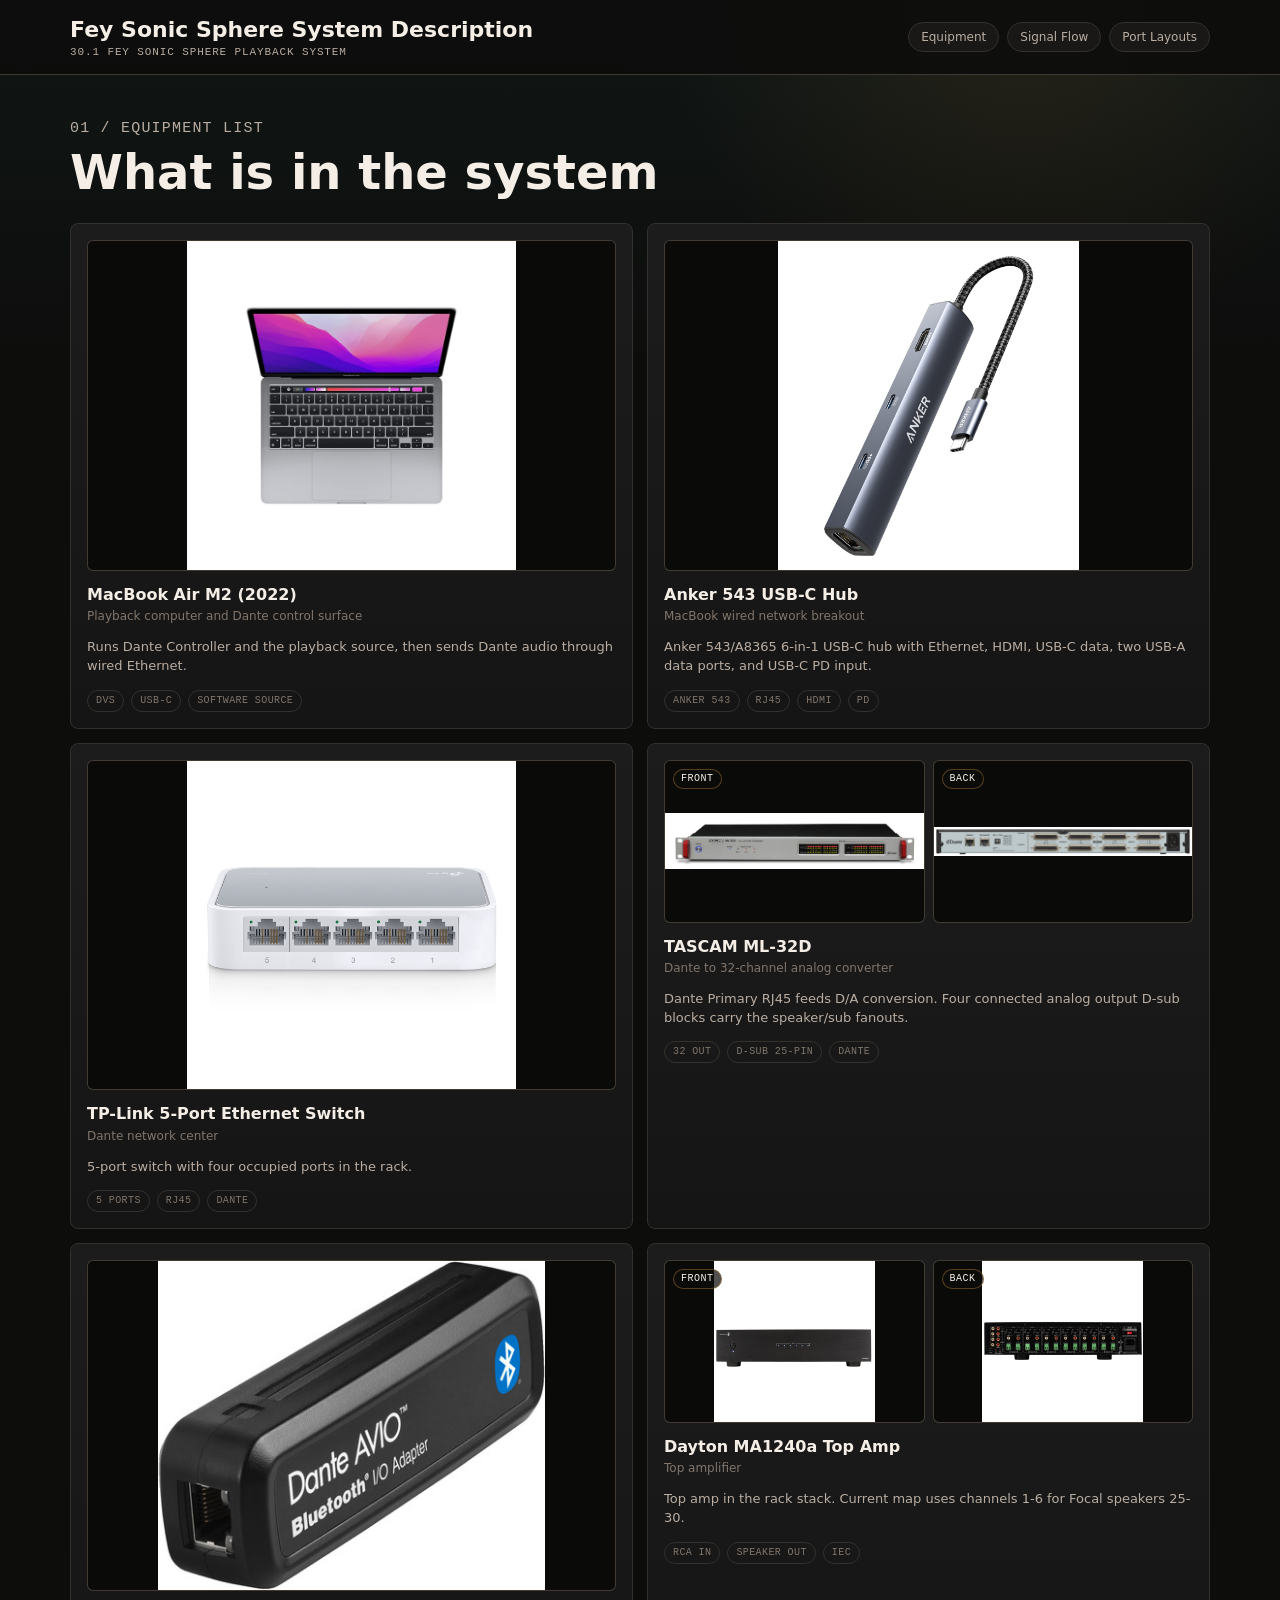
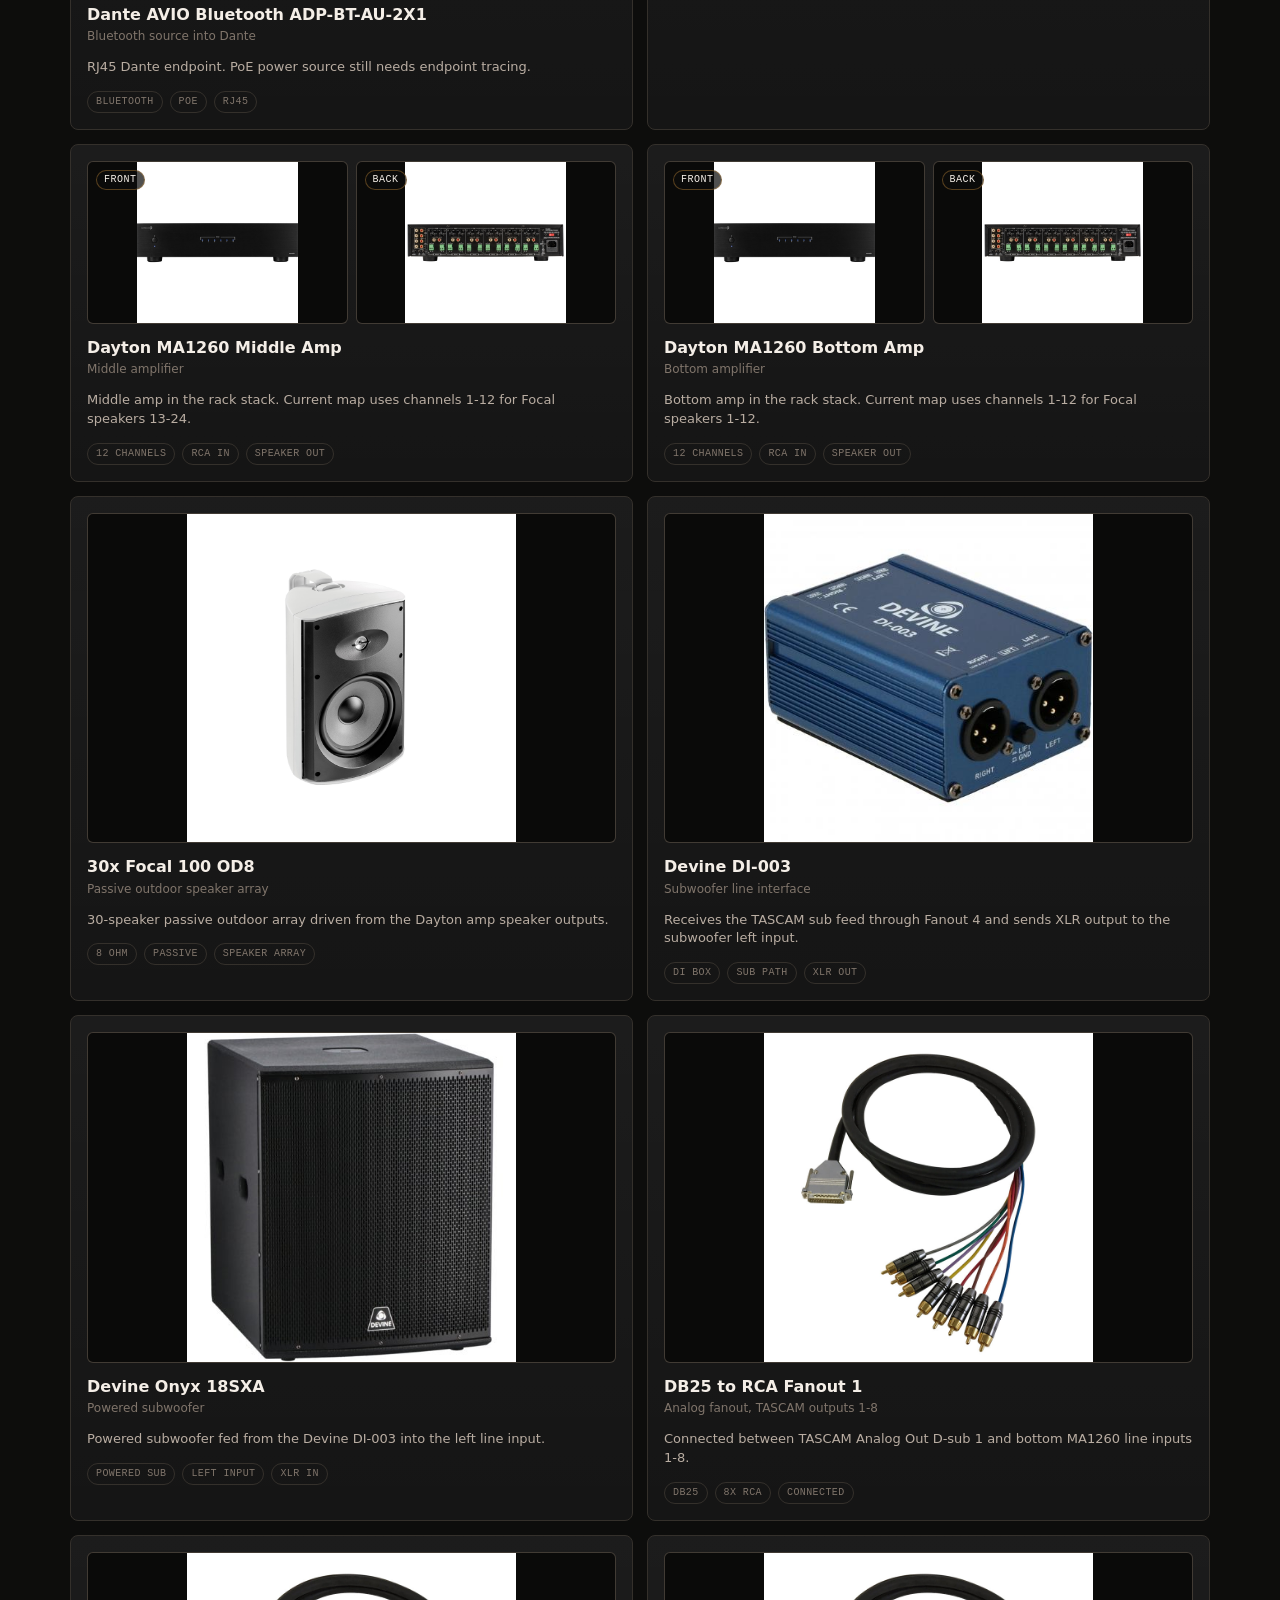
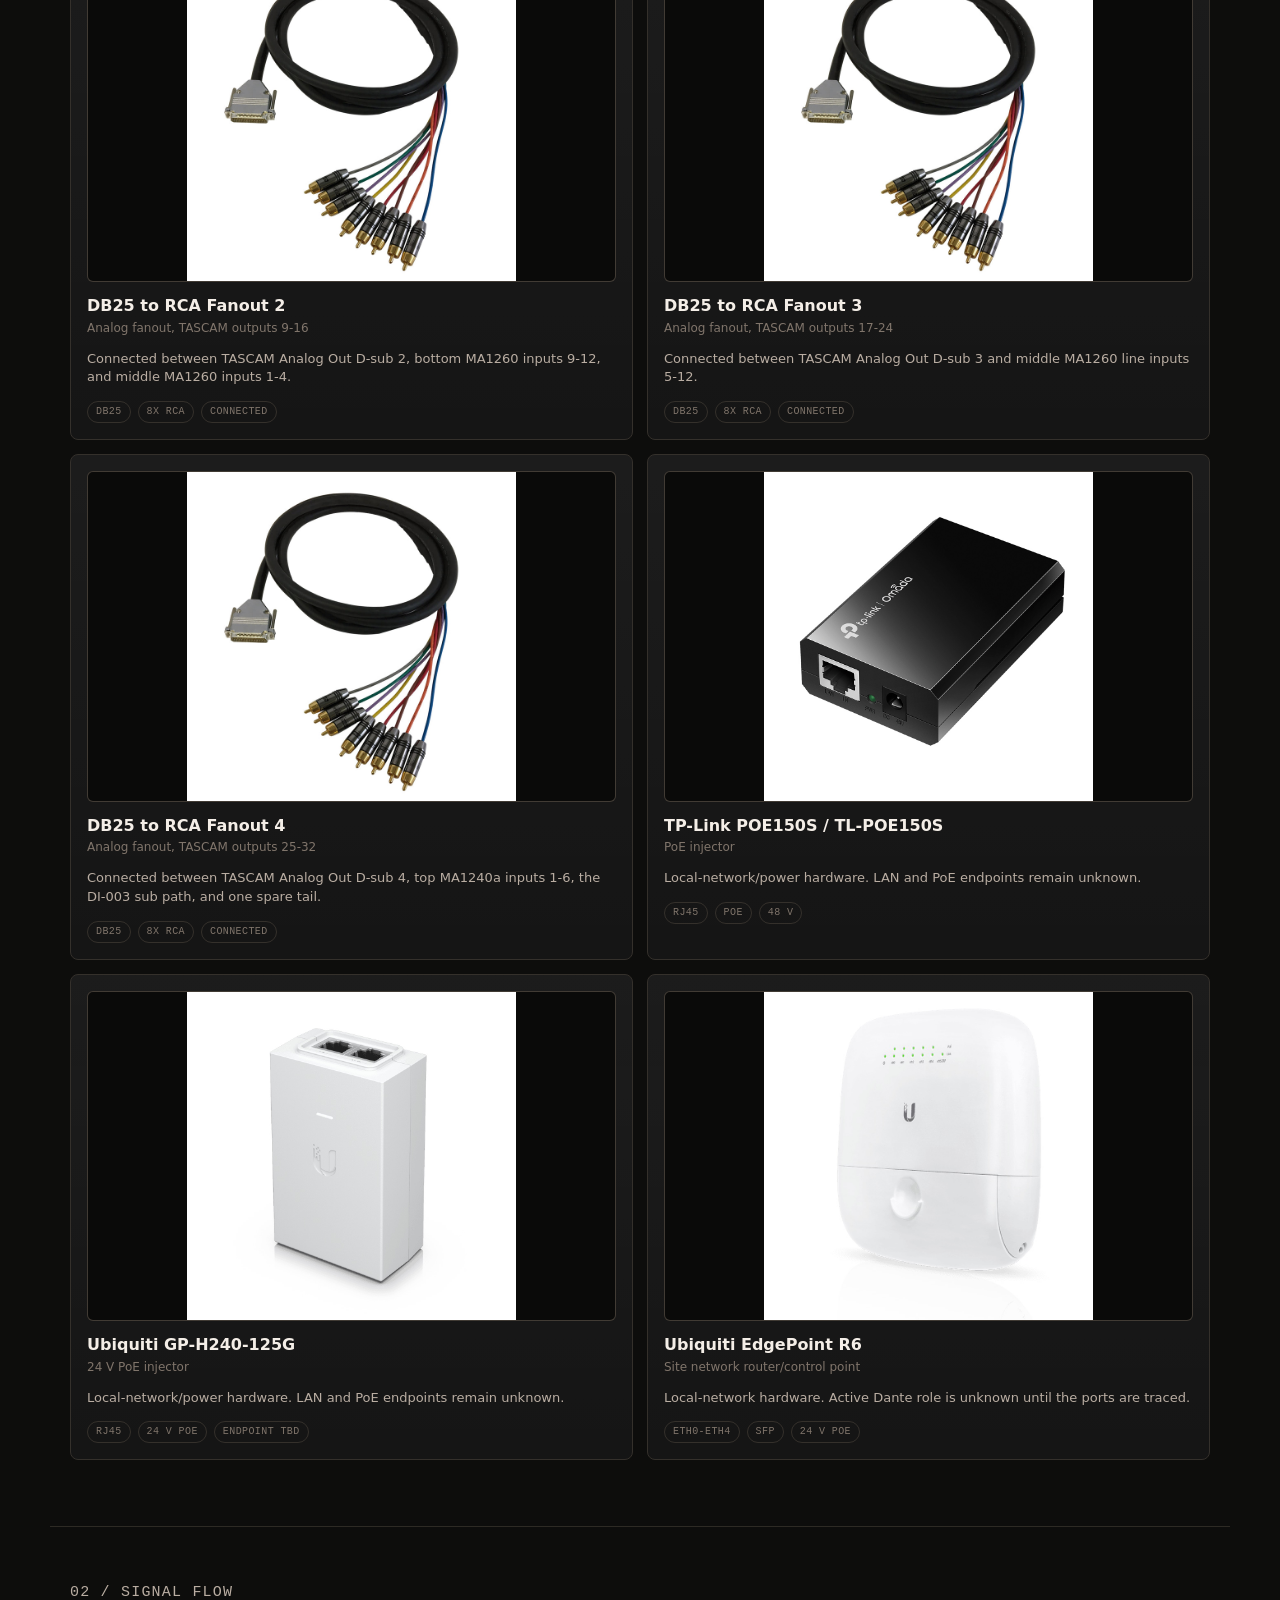
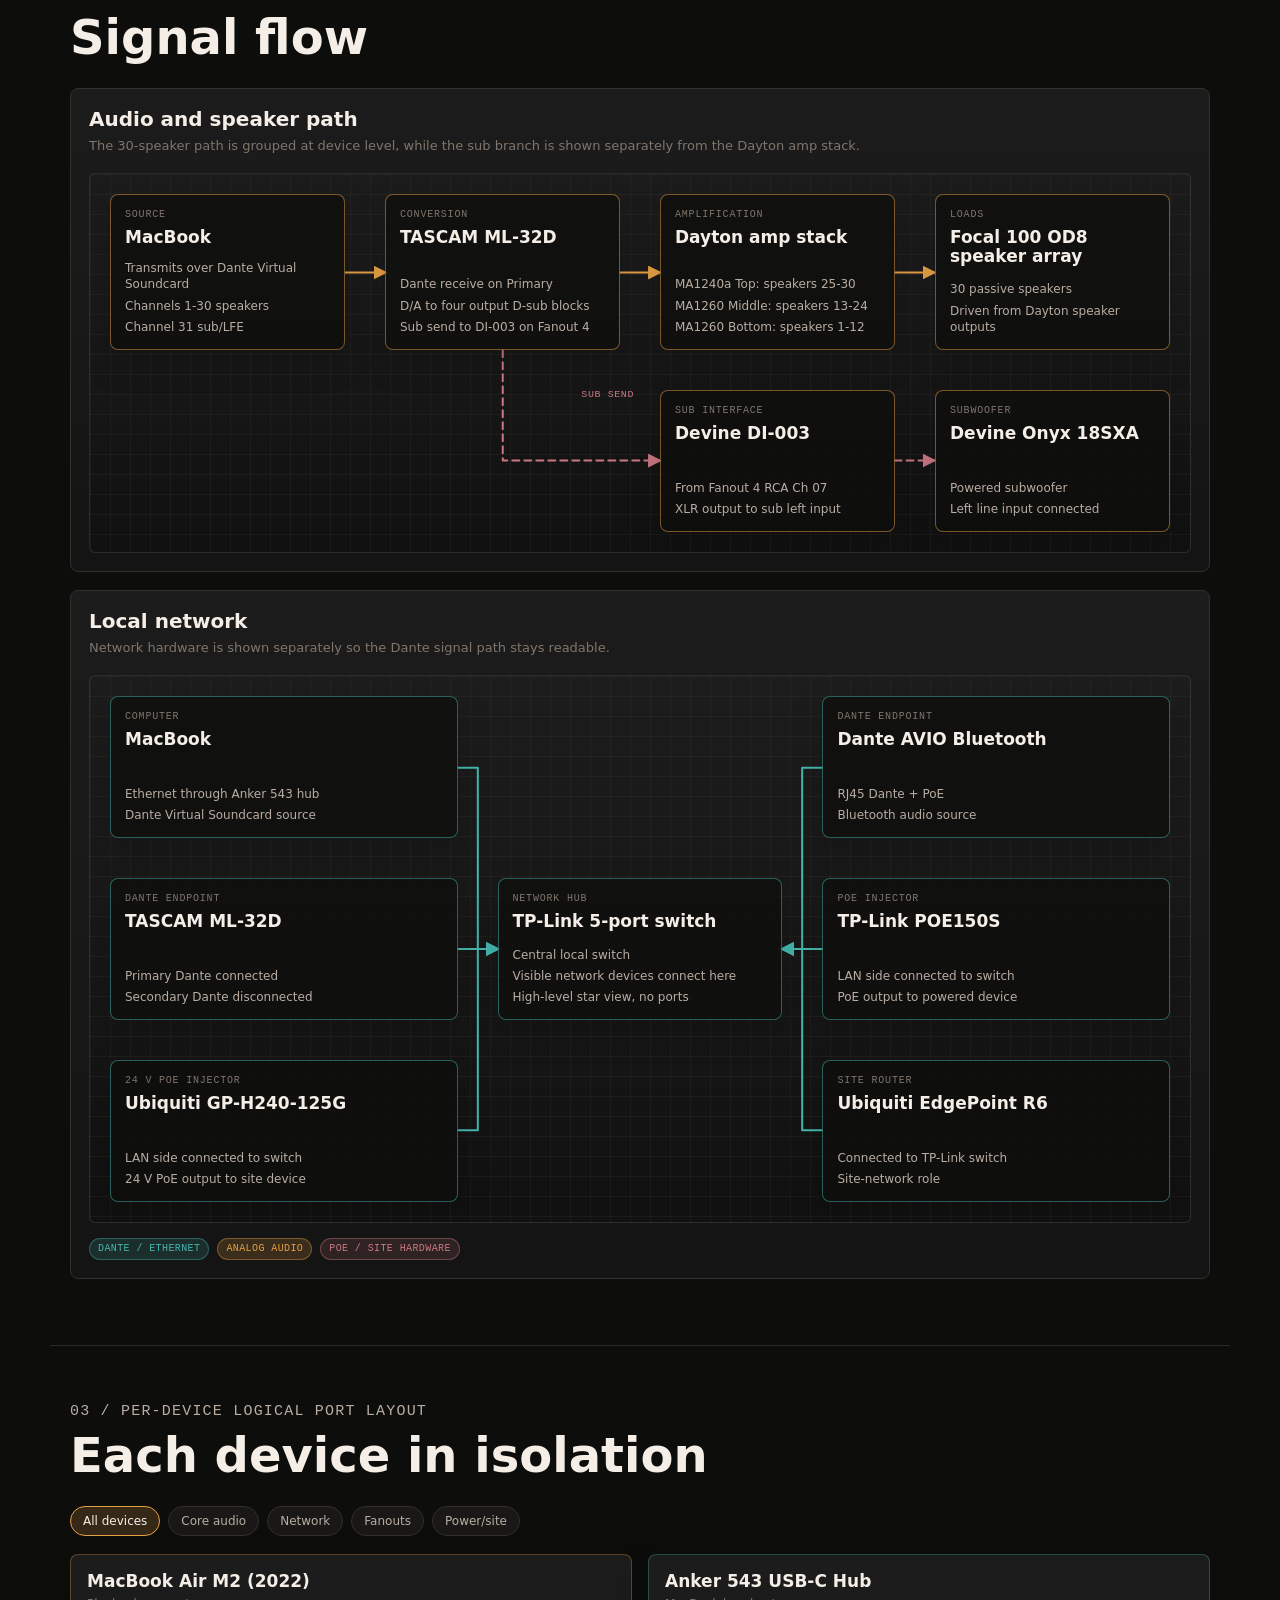
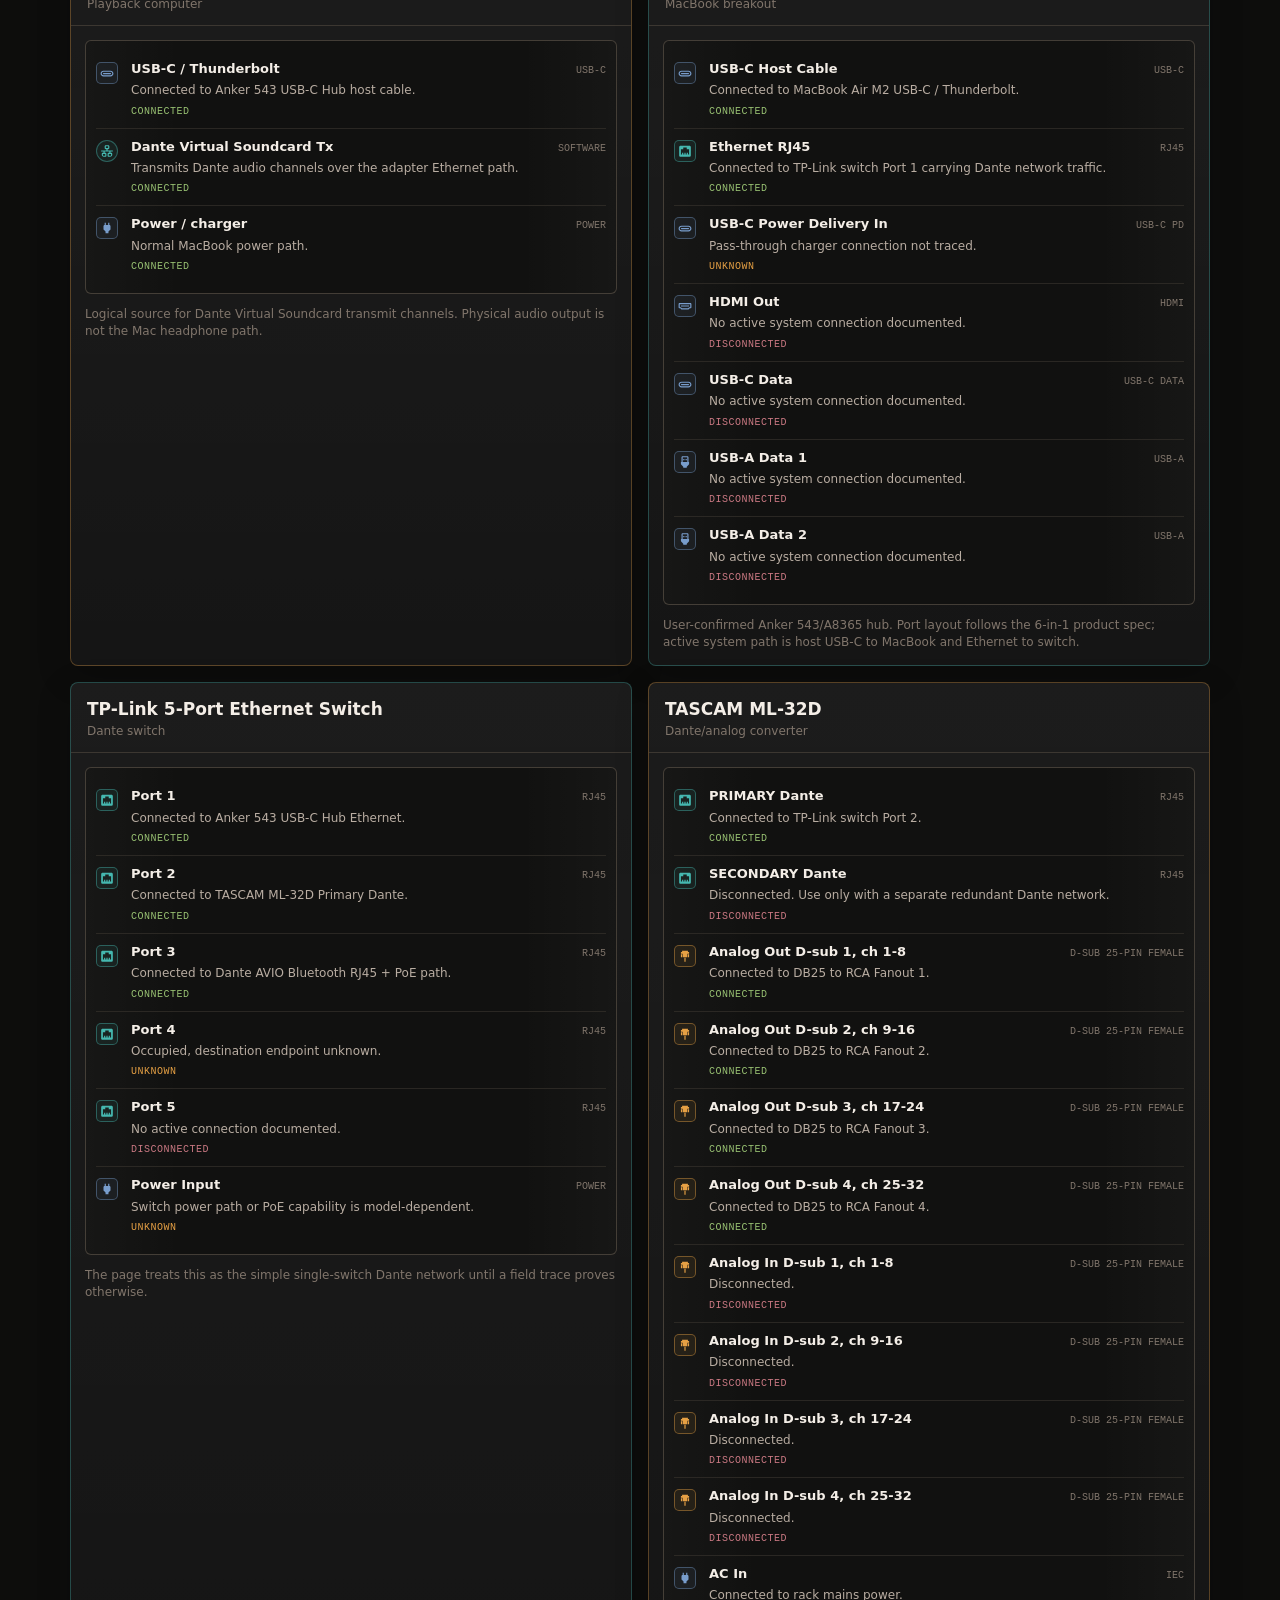
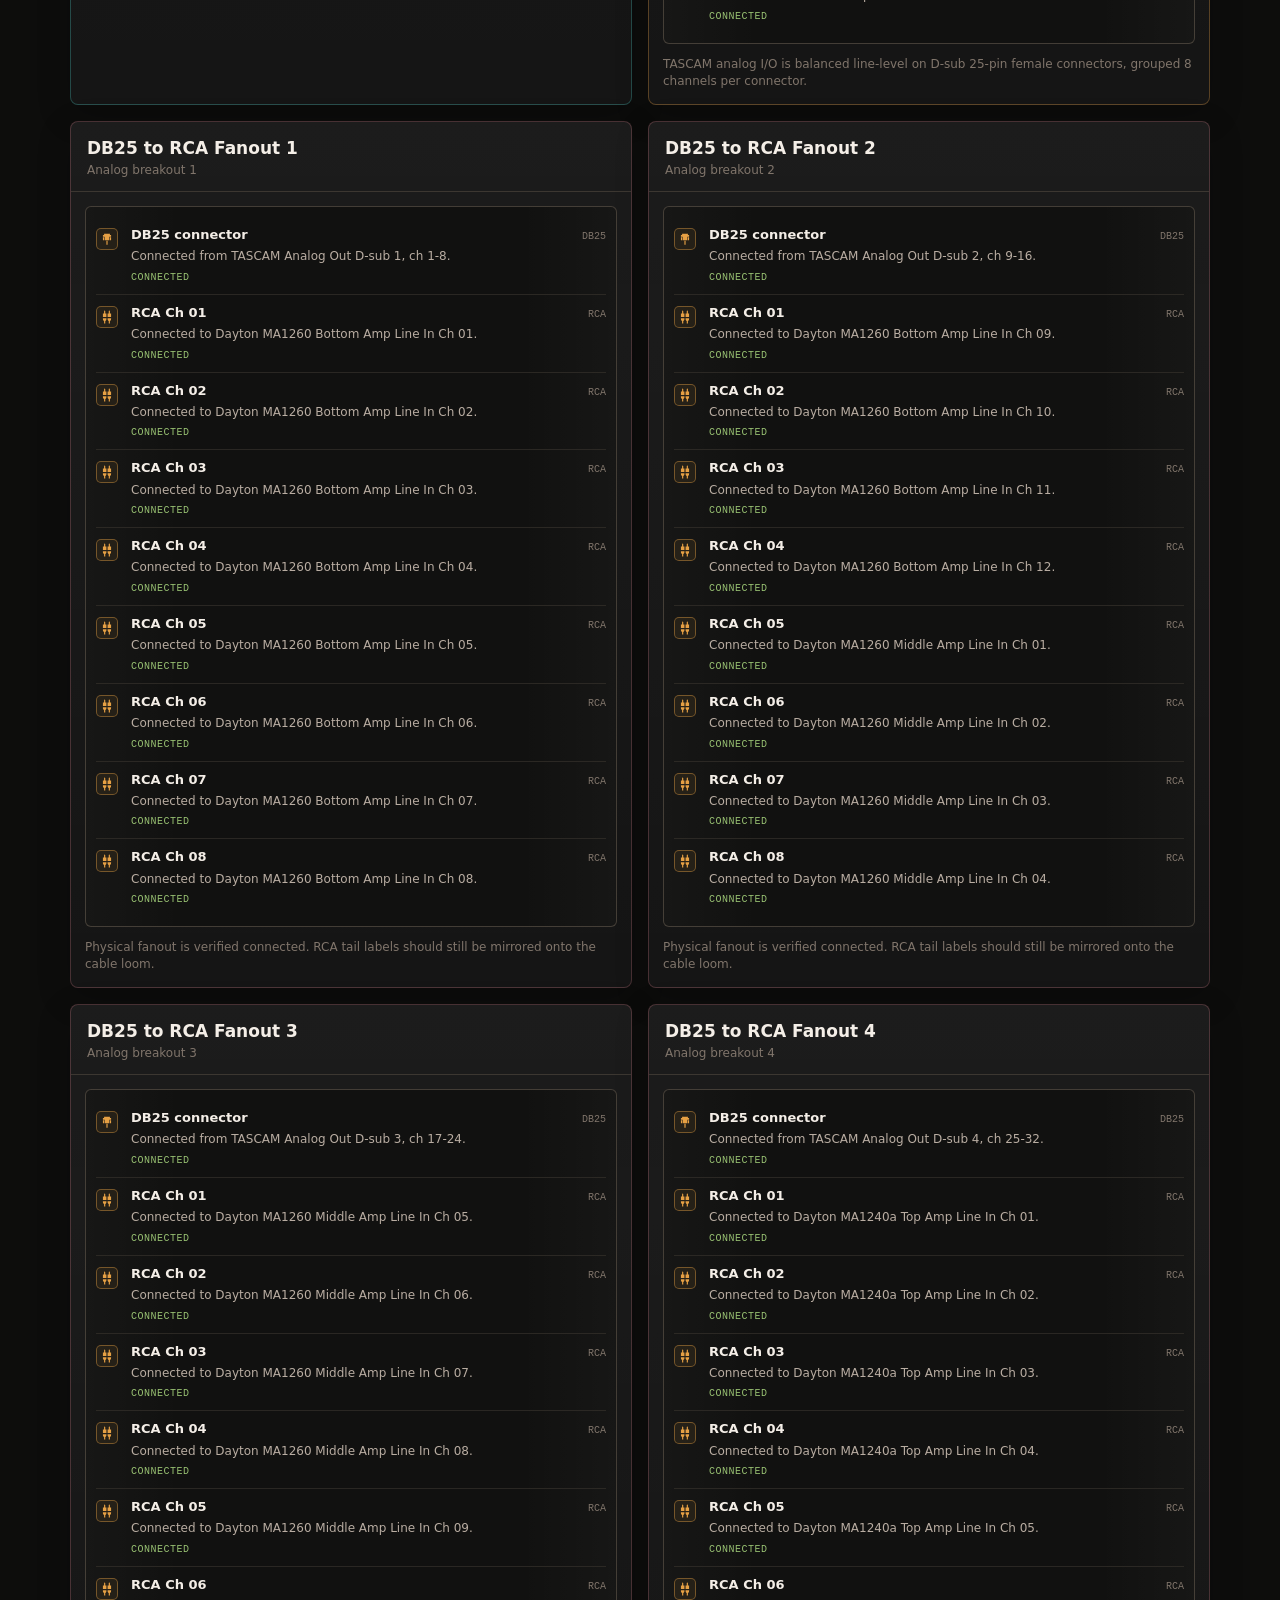
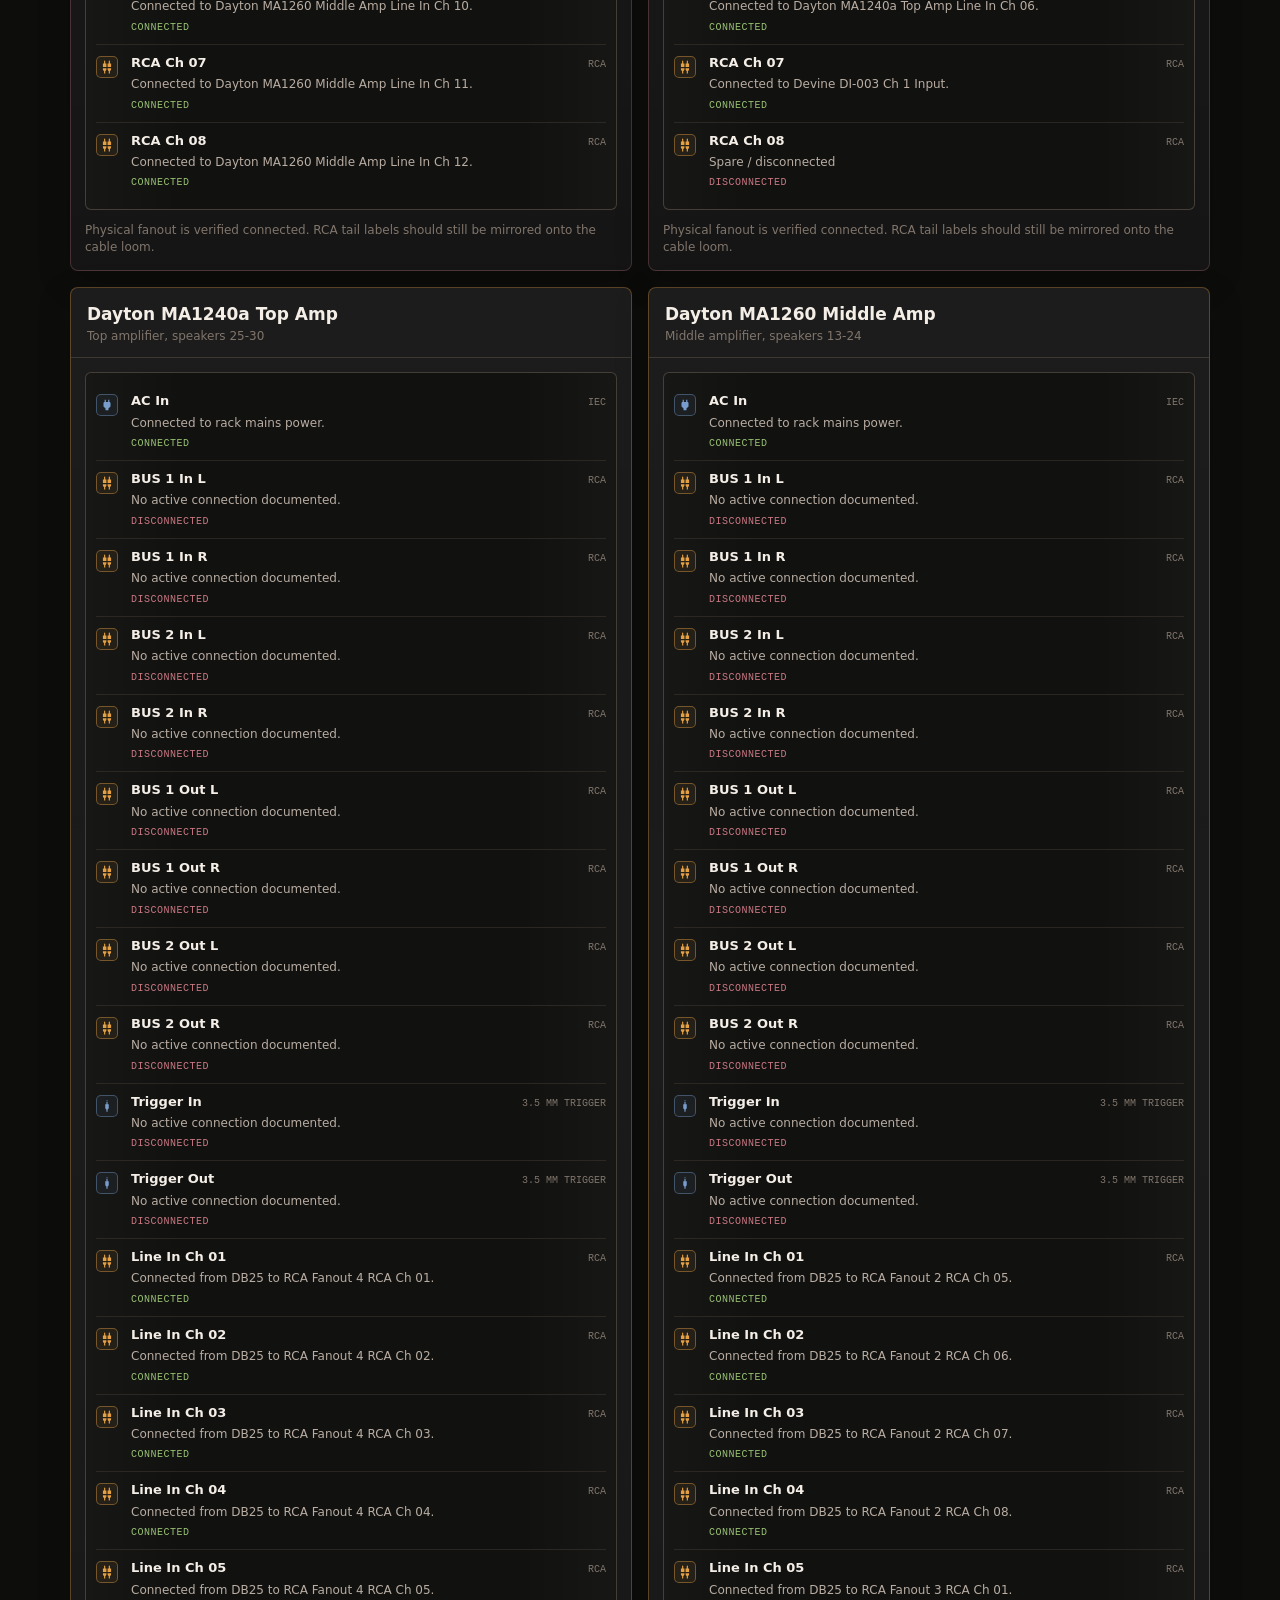
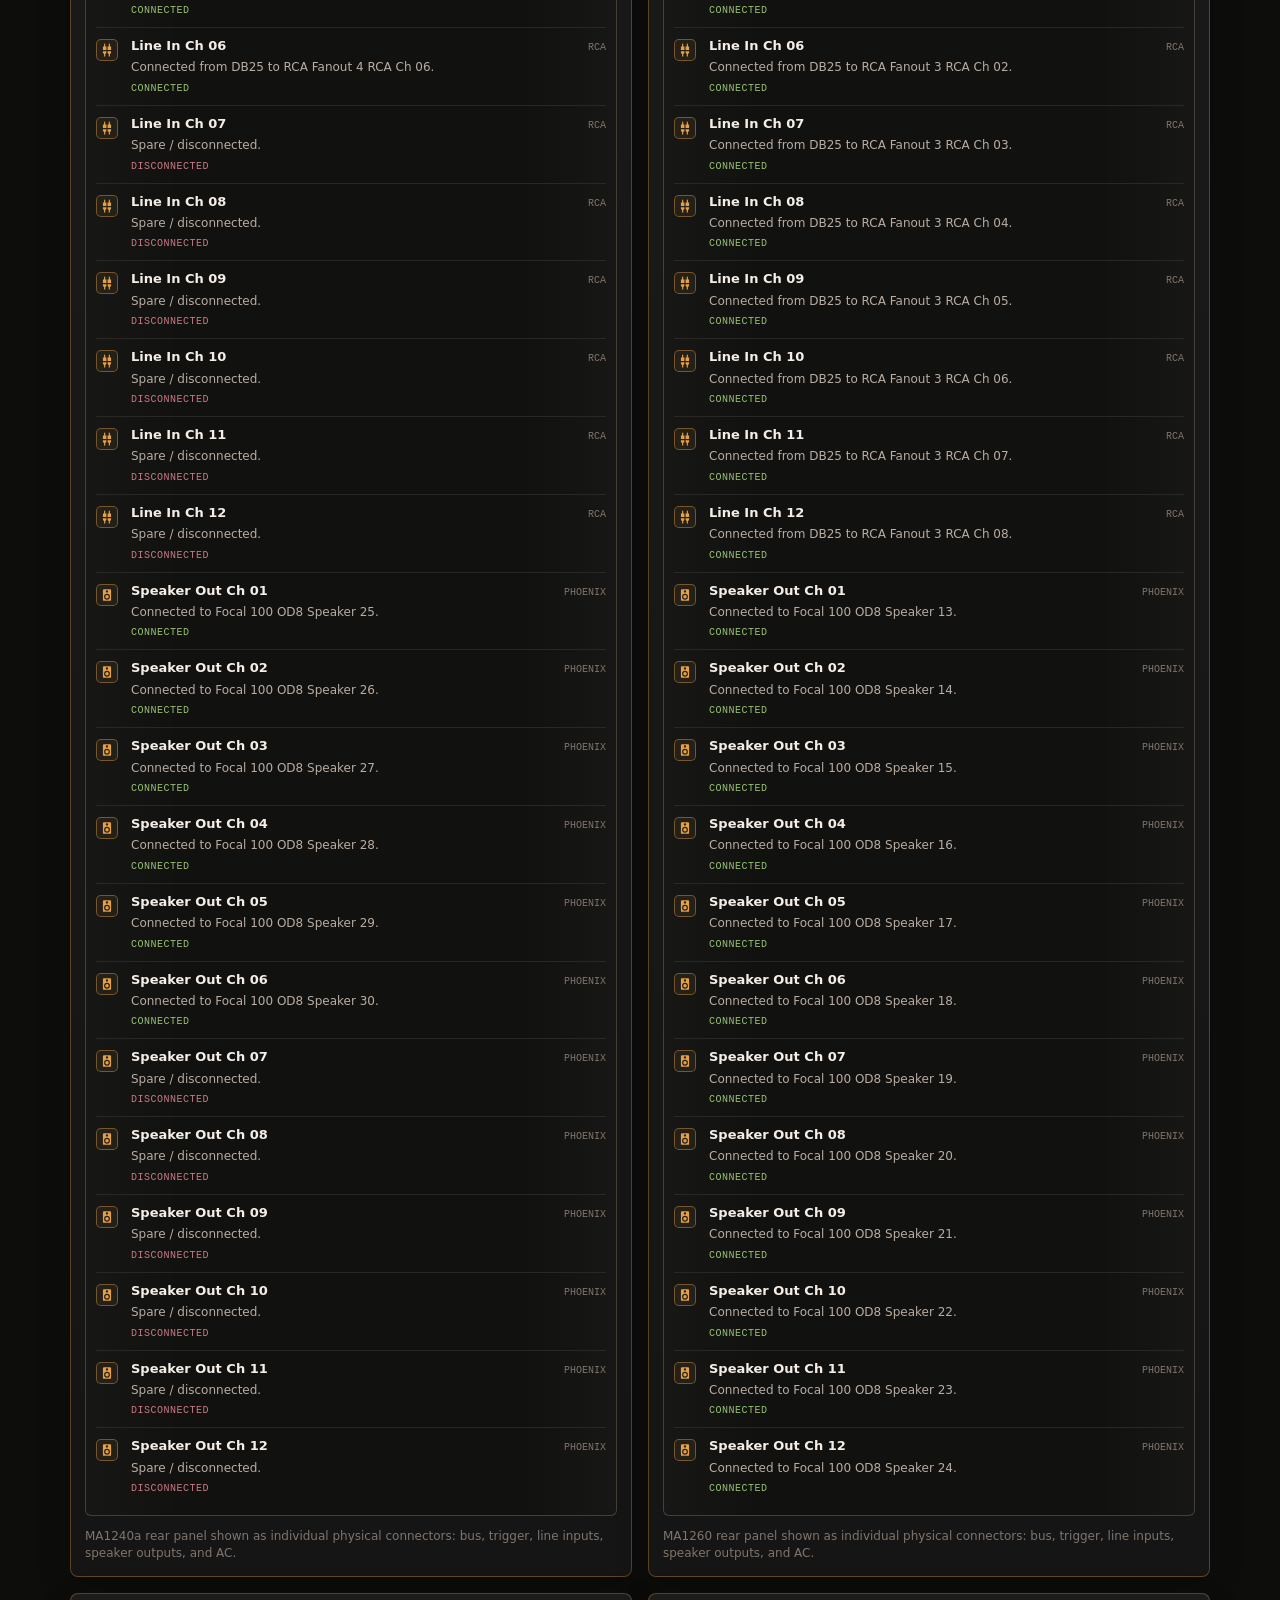
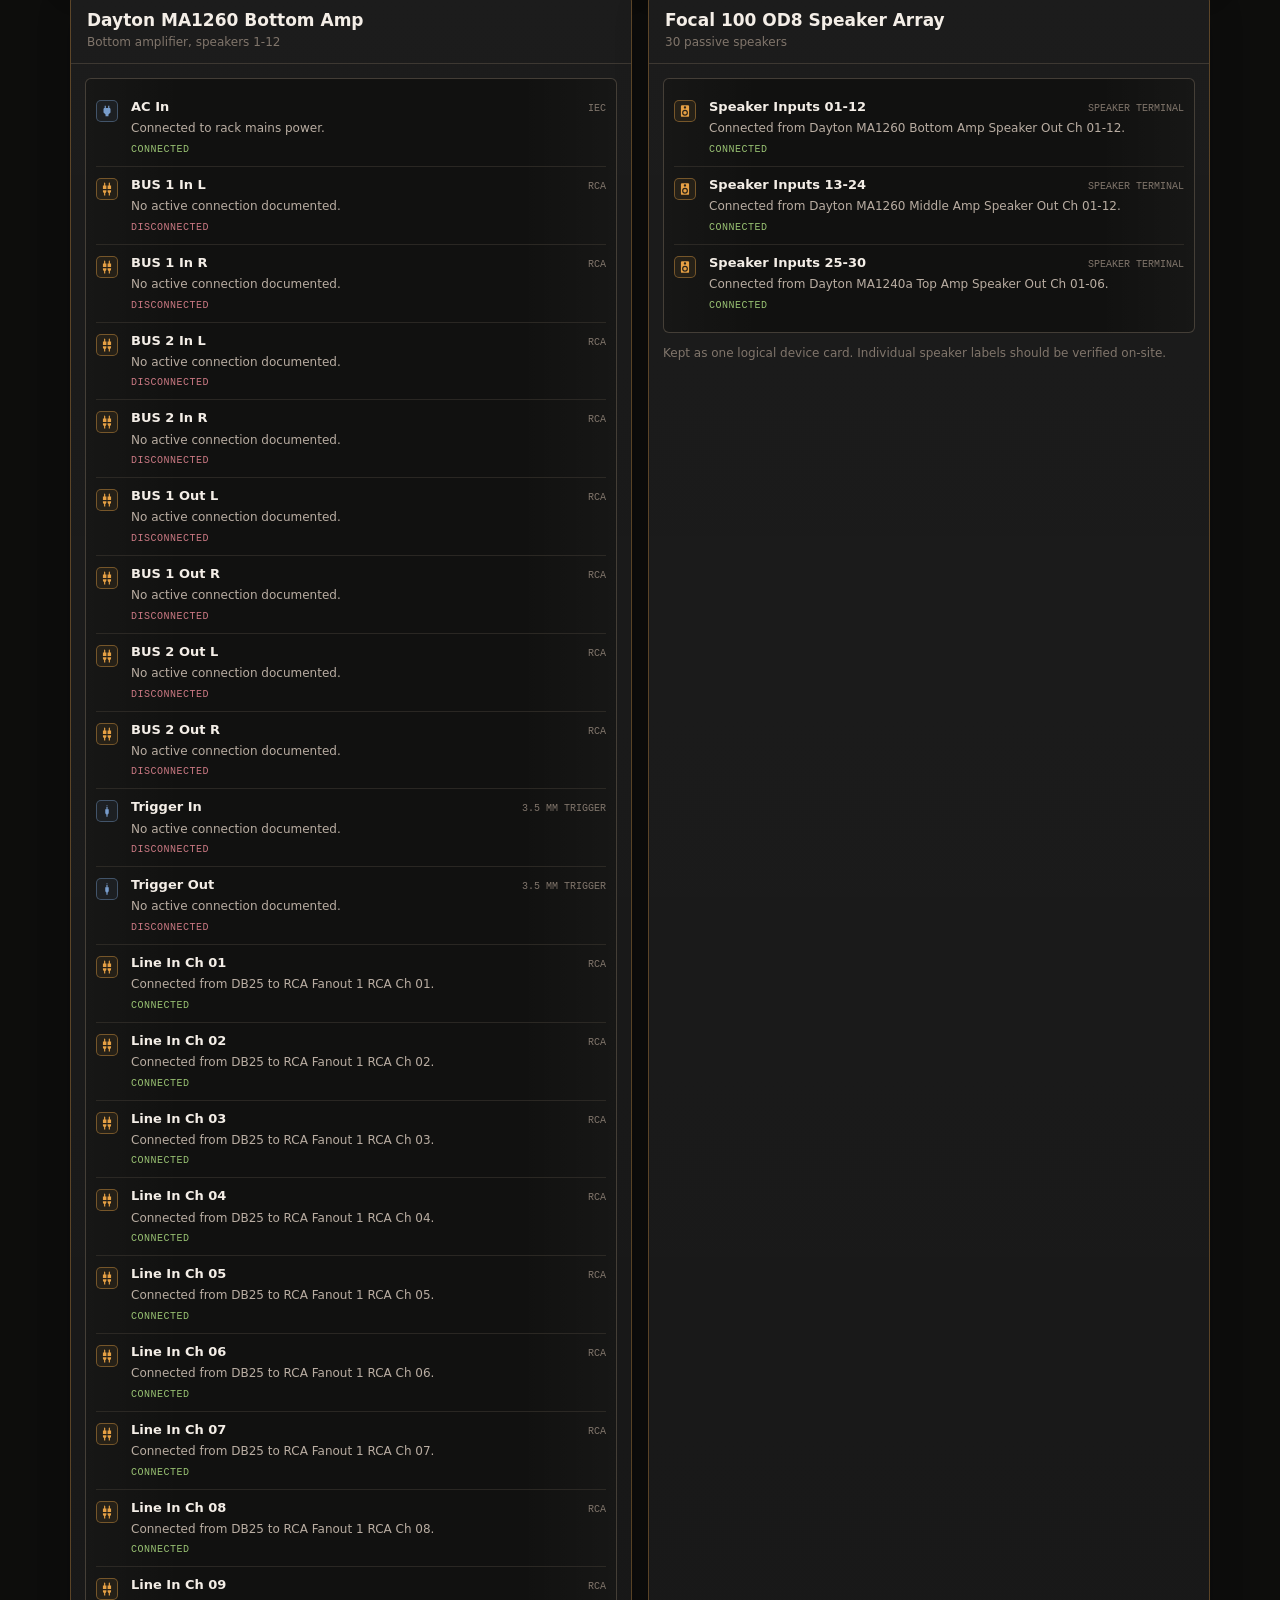
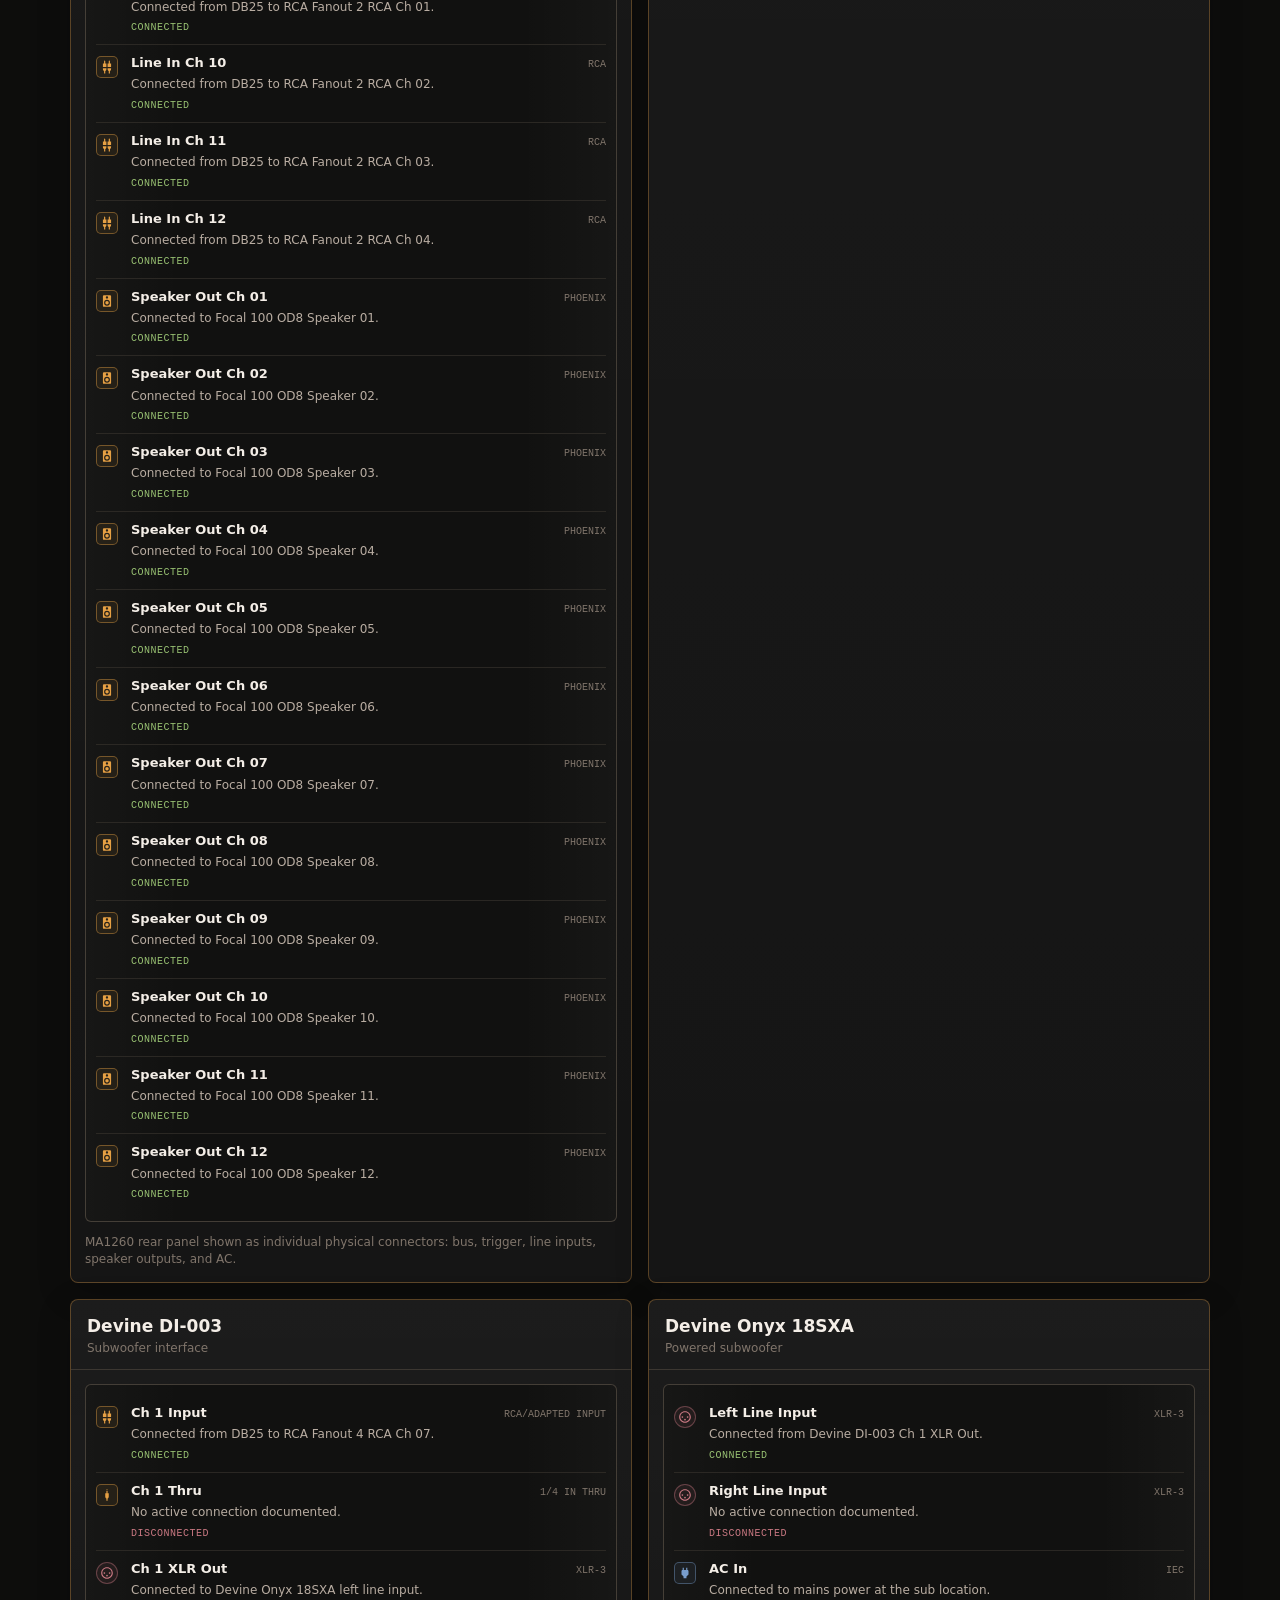
==== commit 2d6f1259: "Update schematic connector layout" ====
--- a/index.html
+++ b/index.html
@@ -4,8 +4,8 @@
     <meta charset="UTF-8" />
     <meta name="viewport" content="width=device-width, initial-scale=1.0" />
     <title>Fey Sonic Sphere System Description</title>
-    <link rel="stylesheet" href="assets/sonic-fey-redesign.css" />
-    <script defer src="assets/sonic-fey-redesign.js"></script>
+    <link rel="stylesheet" href="assets/sonic-fey-redesign.css?v=20260608-schematic" />
+    <script defer src="assets/sonic-fey-redesign.js?v=20260608-schematic"></script>
   </head>
   <body>
     <div id="root"></div>
--- a/assets/sonic-fey-redesign.css
+++ b/assets/sonic-fey-redesign.css
@@ -622,11 +622,12 @@
 }
 
 .network-schematic {
-  min-height: calc(var(--schematic-grid) * 17);
-  grid-template-columns: repeat(3, minmax(0, 1fr));
+  min-height: calc(var(--schematic-grid) * 26);
+  grid-template-columns: minmax(0, 1fr) minmax(210px, 0.82fr) minmax(0, 1fr);
   grid-template-areas:
-    "net-sources net-switch net-receiver"
-    "trace-poe trace-ubiquiti trace-edge";
+    "net-macbook net-switch net-avio"
+    "net-tascam net-switch net-poe"
+    "net-gp net-switch net-edge";
 }
 
 .flow-source {
@@ -653,28 +654,33 @@
   grid-area: sub;
 }
 
-.net-sources {
-  grid-area: net-sources;
+.net-macbook {
+  grid-area: net-macbook;
+}
+
+.net-avio {
+  grid-area: net-avio;
 }
 
 .net-switch {
   grid-area: net-switch;
-}
-
-.net-receiver {
-  grid-area: net-receiver;
-}
-
-.trace-poe {
-  grid-area: trace-poe;
-}
-
-.trace-ubiquiti {
-  grid-area: trace-ubiquiti;
-}
-
-.trace-edge {
-  grid-area: trace-edge;
+  align-self: center;
+}
+
+.net-tascam {
+  grid-area: net-tascam;
+}
+
+.net-poe {
+  grid-area: net-poe;
+}
+
+.net-gp {
+  grid-area: net-gp;
+}
+
+.net-edge {
+  grid-area: net-edge;
 }
 
 .schematic-svg {
@@ -687,12 +693,20 @@
   overflow: visible;
 }
 
-.schematic-svg-mobile {
-  display: none;
-}
-
 .schematic-svg marker path {
   fill: currentColor;
+}
+
+.schematic-marker-audio {
+  color: var(--orange);
+}
+
+.schematic-marker-sub {
+  color: var(--rose);
+}
+
+.schematic-marker-network {
+  color: var(--teal);
 }
 
 .schematic-path {
@@ -704,9 +718,7 @@
   vector-effect: non-scaling-stroke;
 }
 
-.schematic-path-audio,
-.schematic-svg #schematic-arrow-audio path,
-.schematic-svg #schematic-arrow-audio-mobile path {
+.schematic-path-audio {
   color: var(--orange);
 }
 
@@ -715,14 +727,7 @@
   stroke-dasharray: 7 5;
 }
 
-.schematic-svg #schematic-arrow-sub path,
-.schematic-svg #schematic-arrow-sub-mobile path {
-  color: var(--rose);
-}
-
-.schematic-path-network,
-.schematic-svg #schematic-arrow-network path,
-.schematic-svg #schematic-arrow-network-mobile path {
+.schematic-path-network {
   color: var(--teal);
 }
 
@@ -1074,20 +1079,13 @@
   .network-schematic {
     grid-template-columns: 1fr;
     grid-template-areas:
-      "net-sources"
+      "net-macbook"
+      "net-avio"
       "net-switch"
-      "net-receiver"
-      "trace-poe"
-      "trace-ubiquiti"
-      "trace-edge";
-  }
-
-  .schematic-svg-desktop {
-    display: none;
-  }
-
-  .schematic-svg-mobile {
-    display: block;
+      "net-tascam"
+      "net-poe"
+      "net-gp"
+      "net-edge";
   }
 
   .schematic-label {
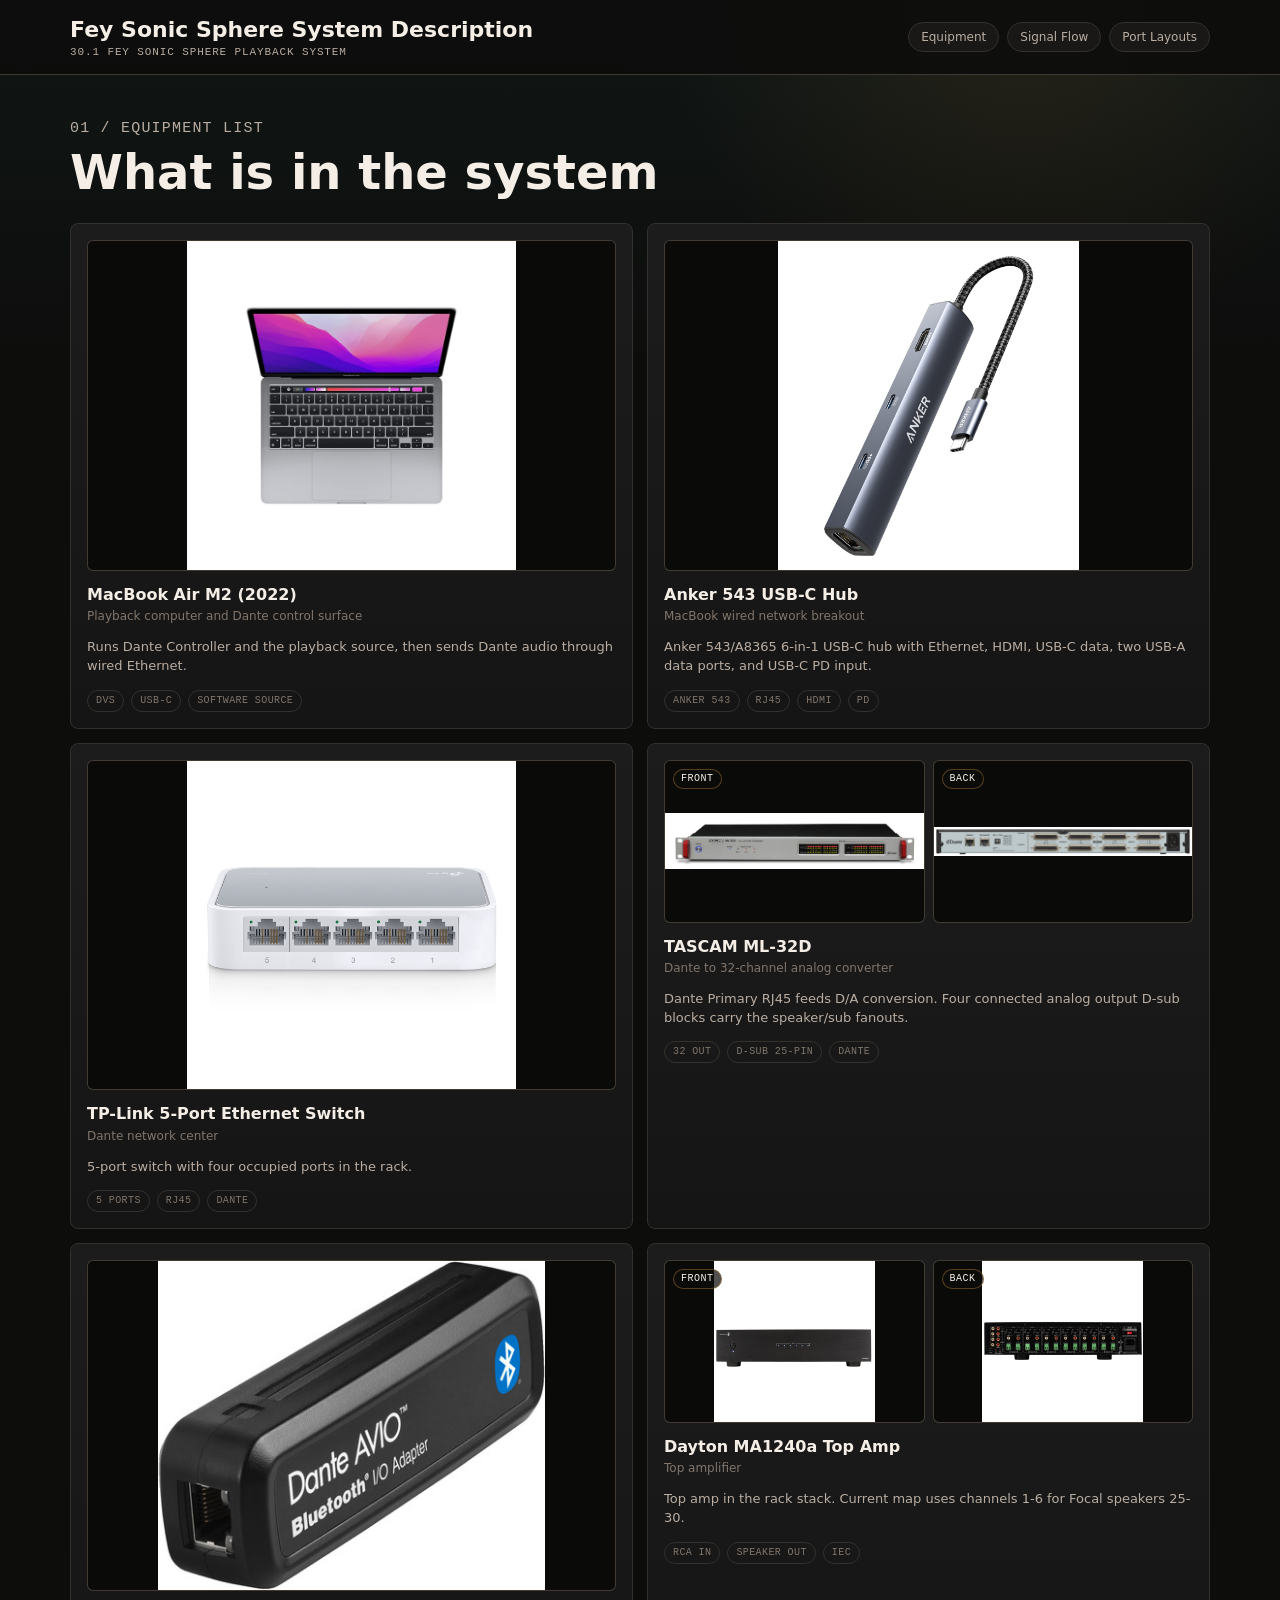
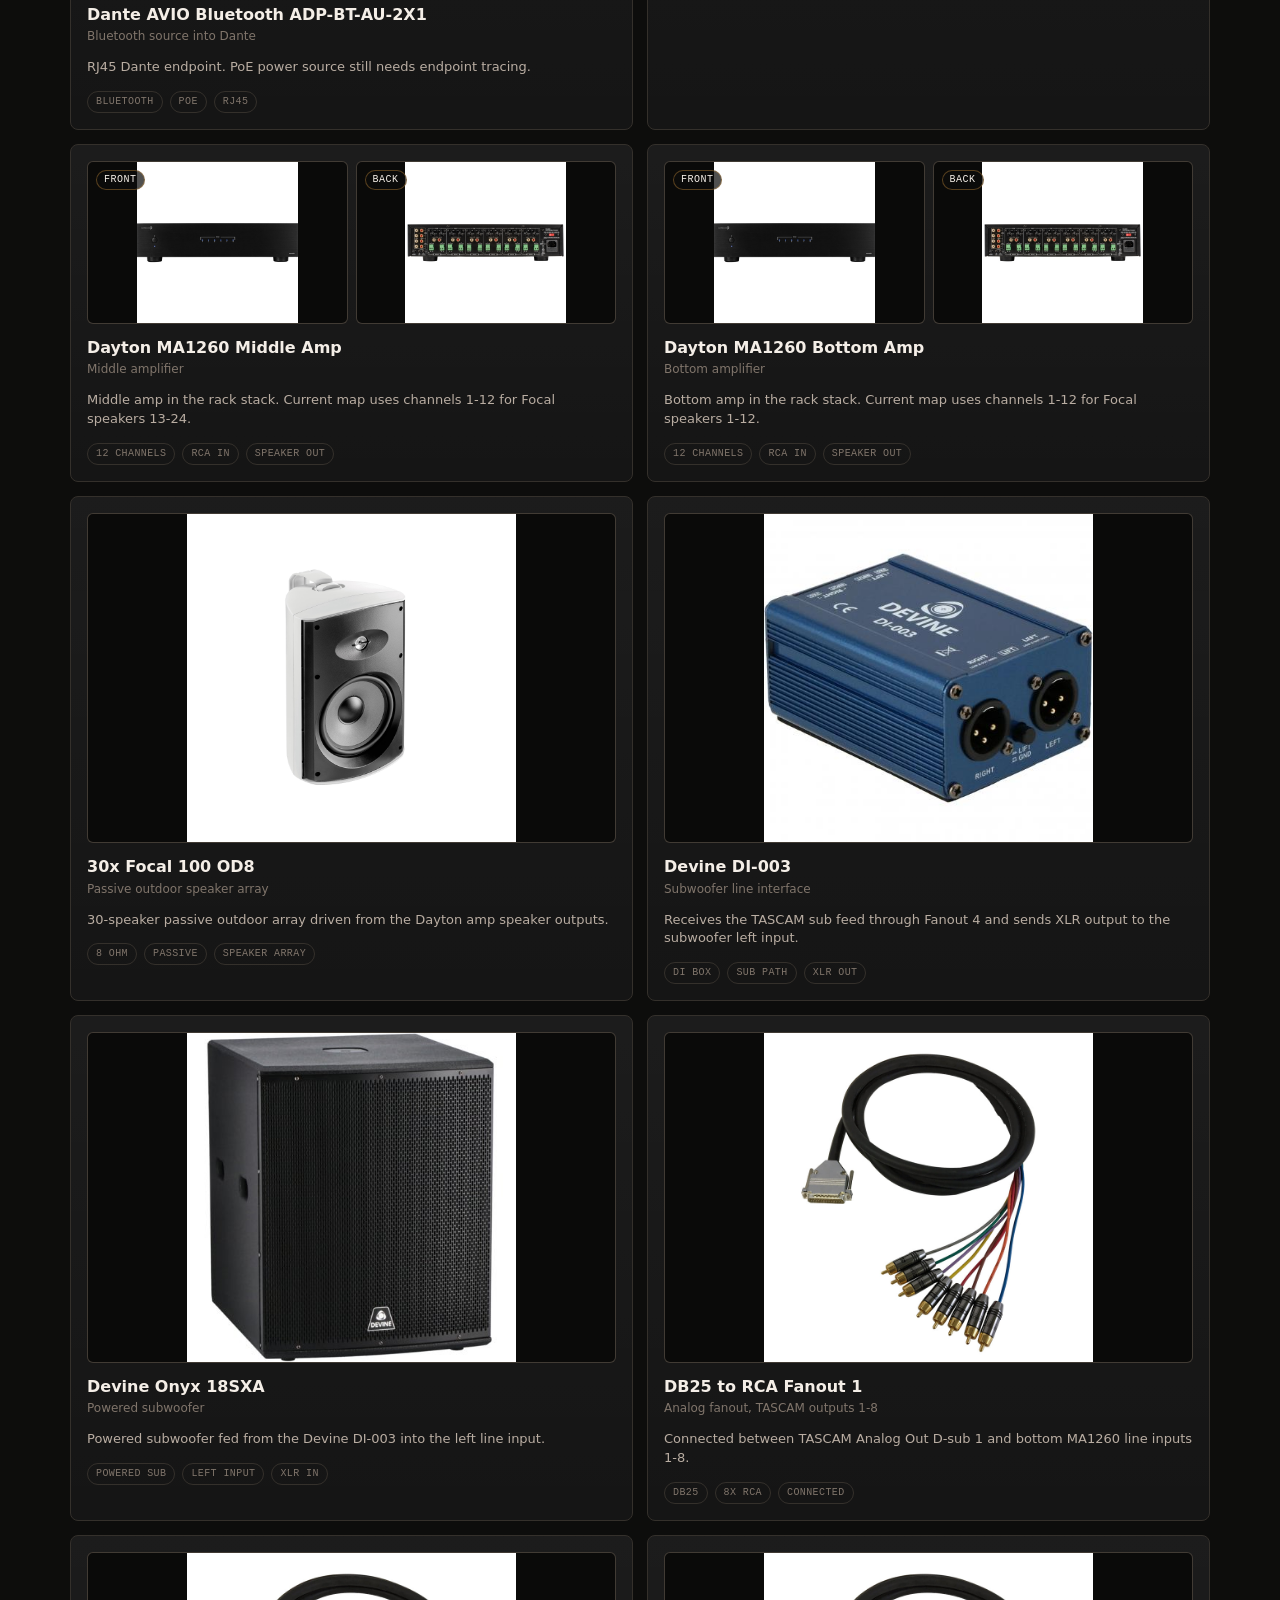
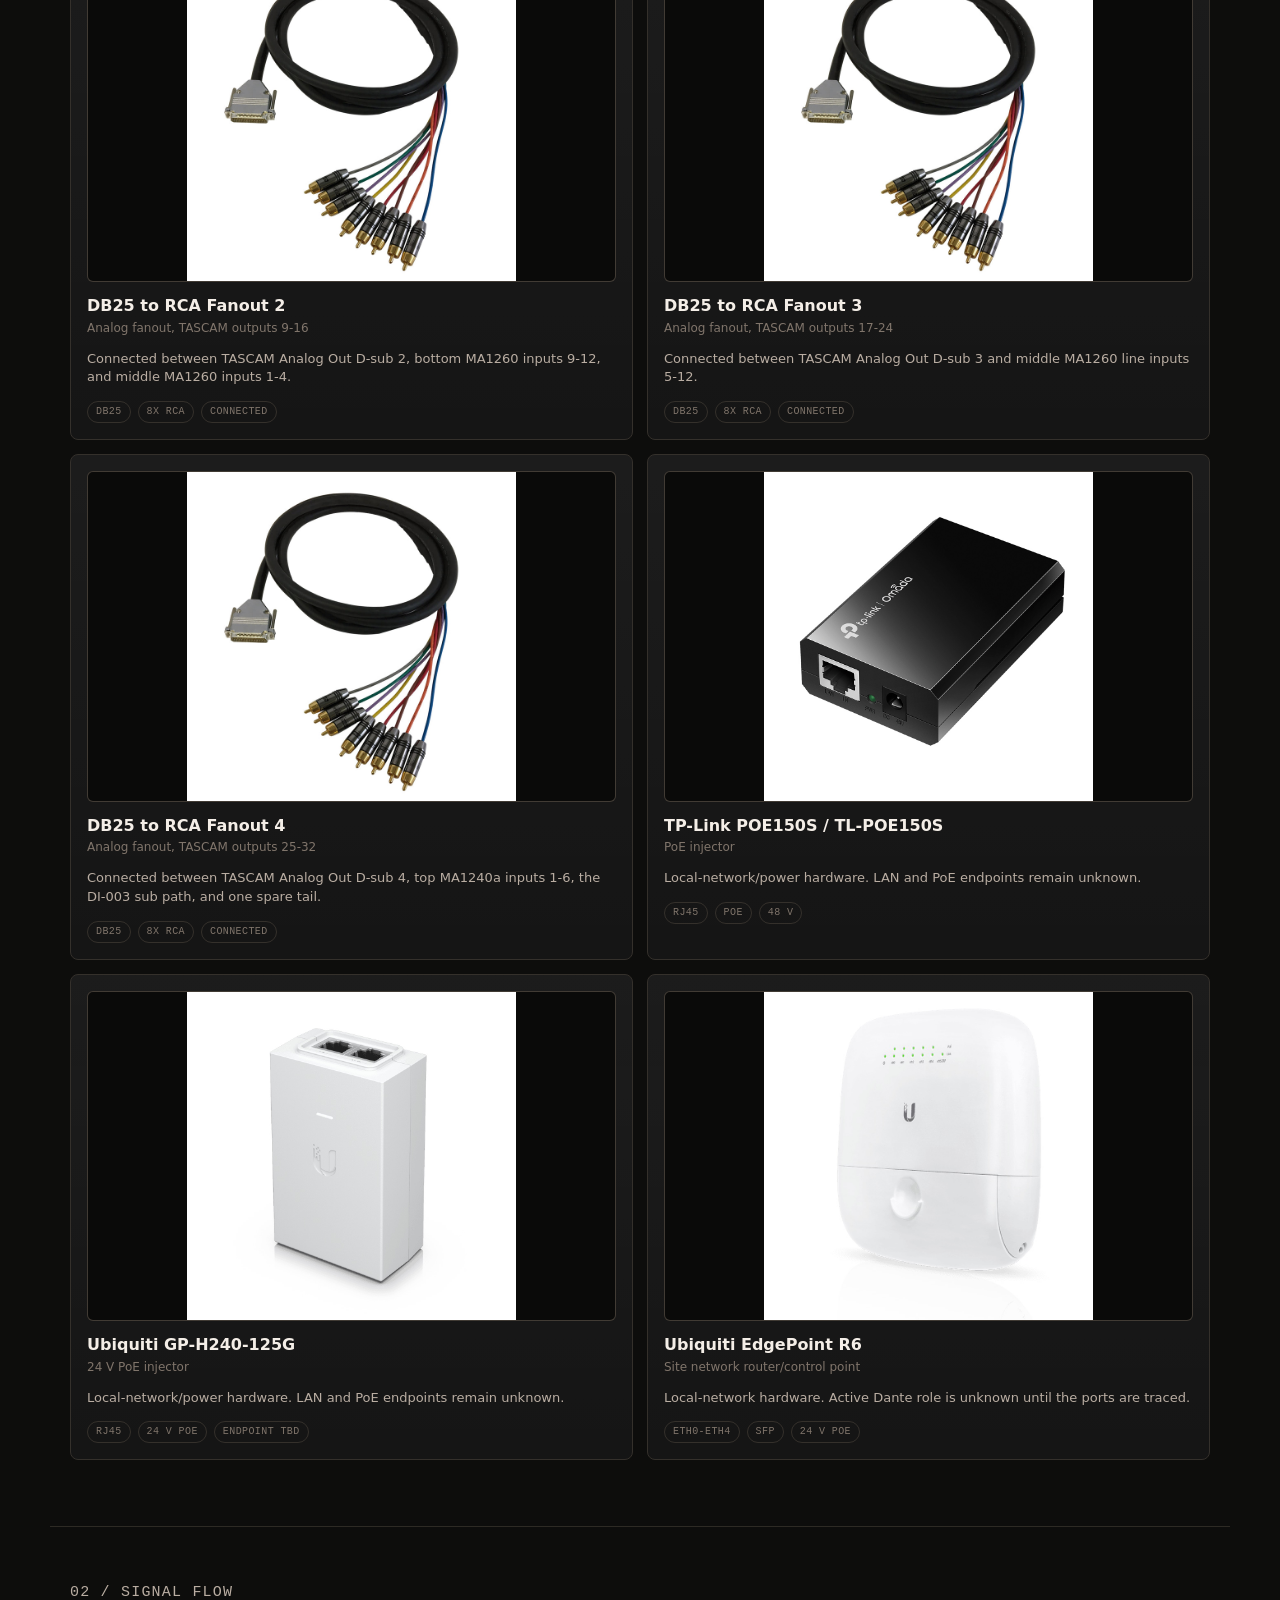
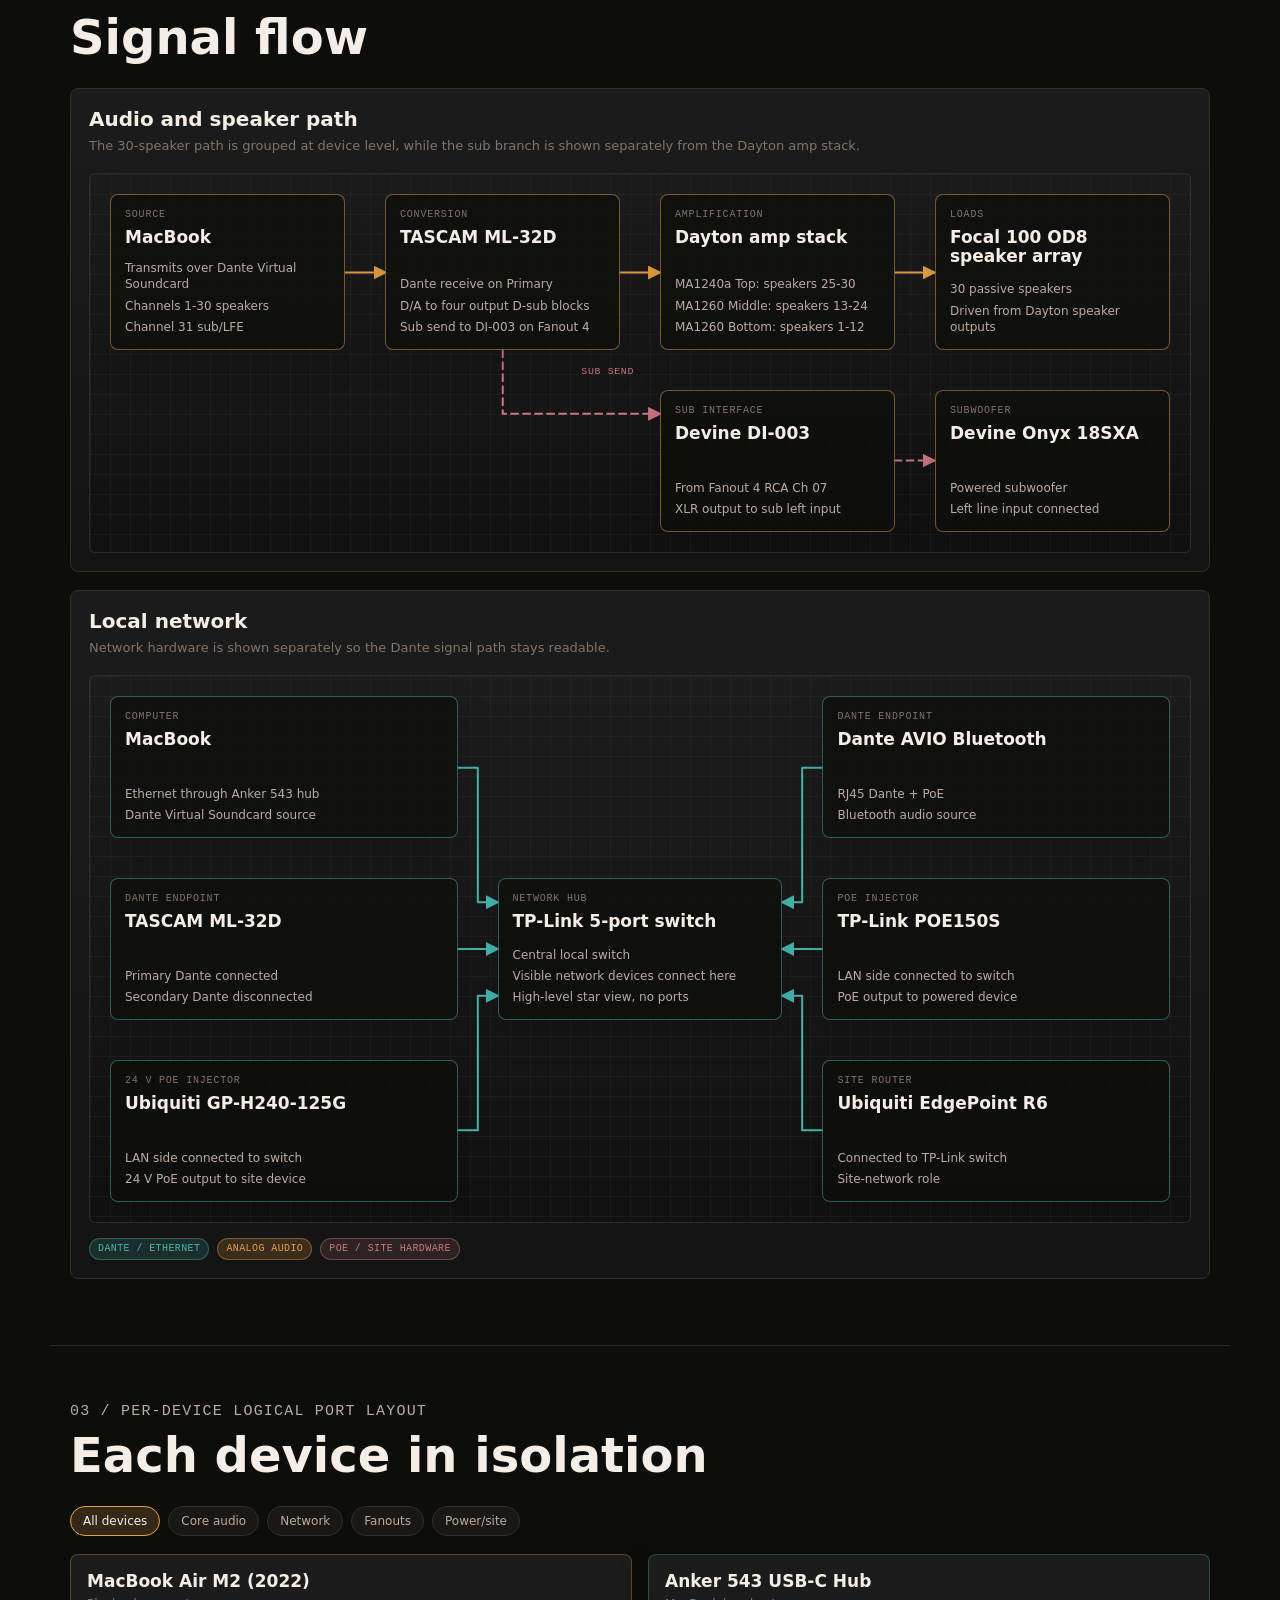
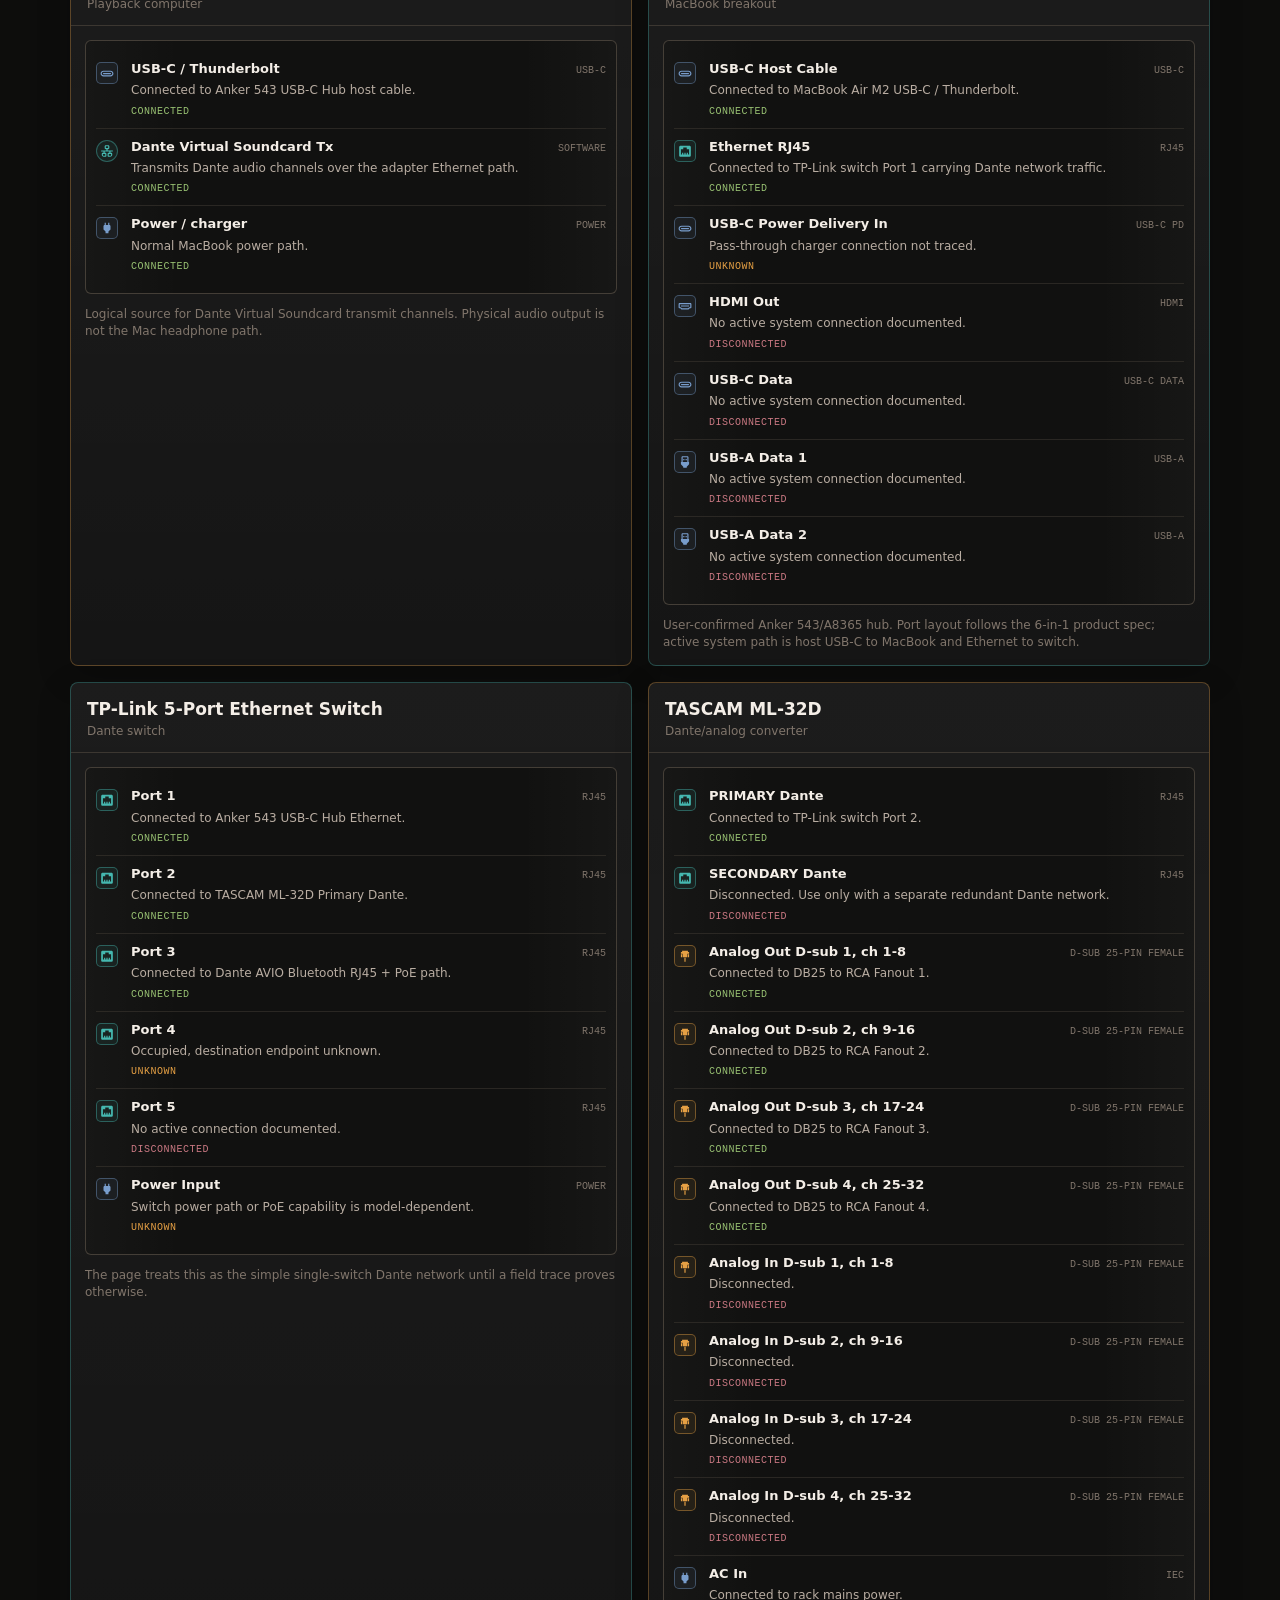
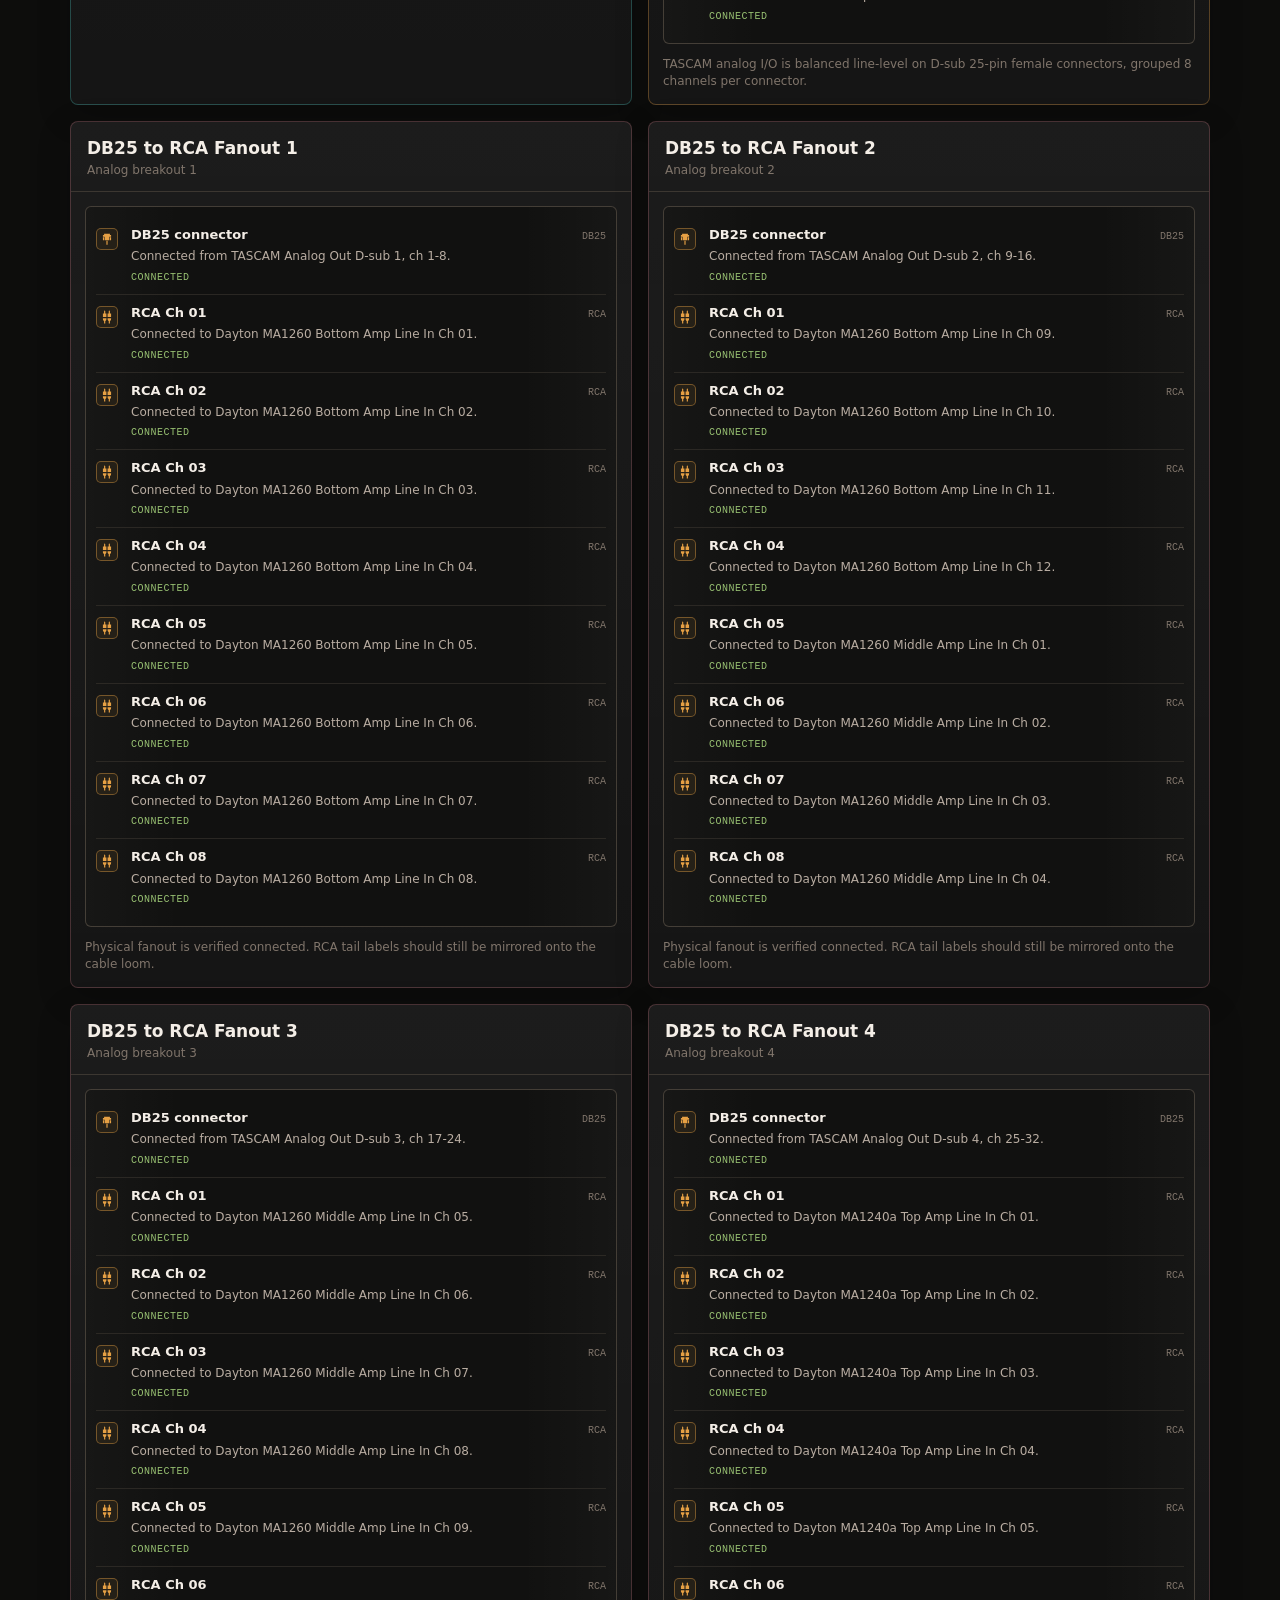
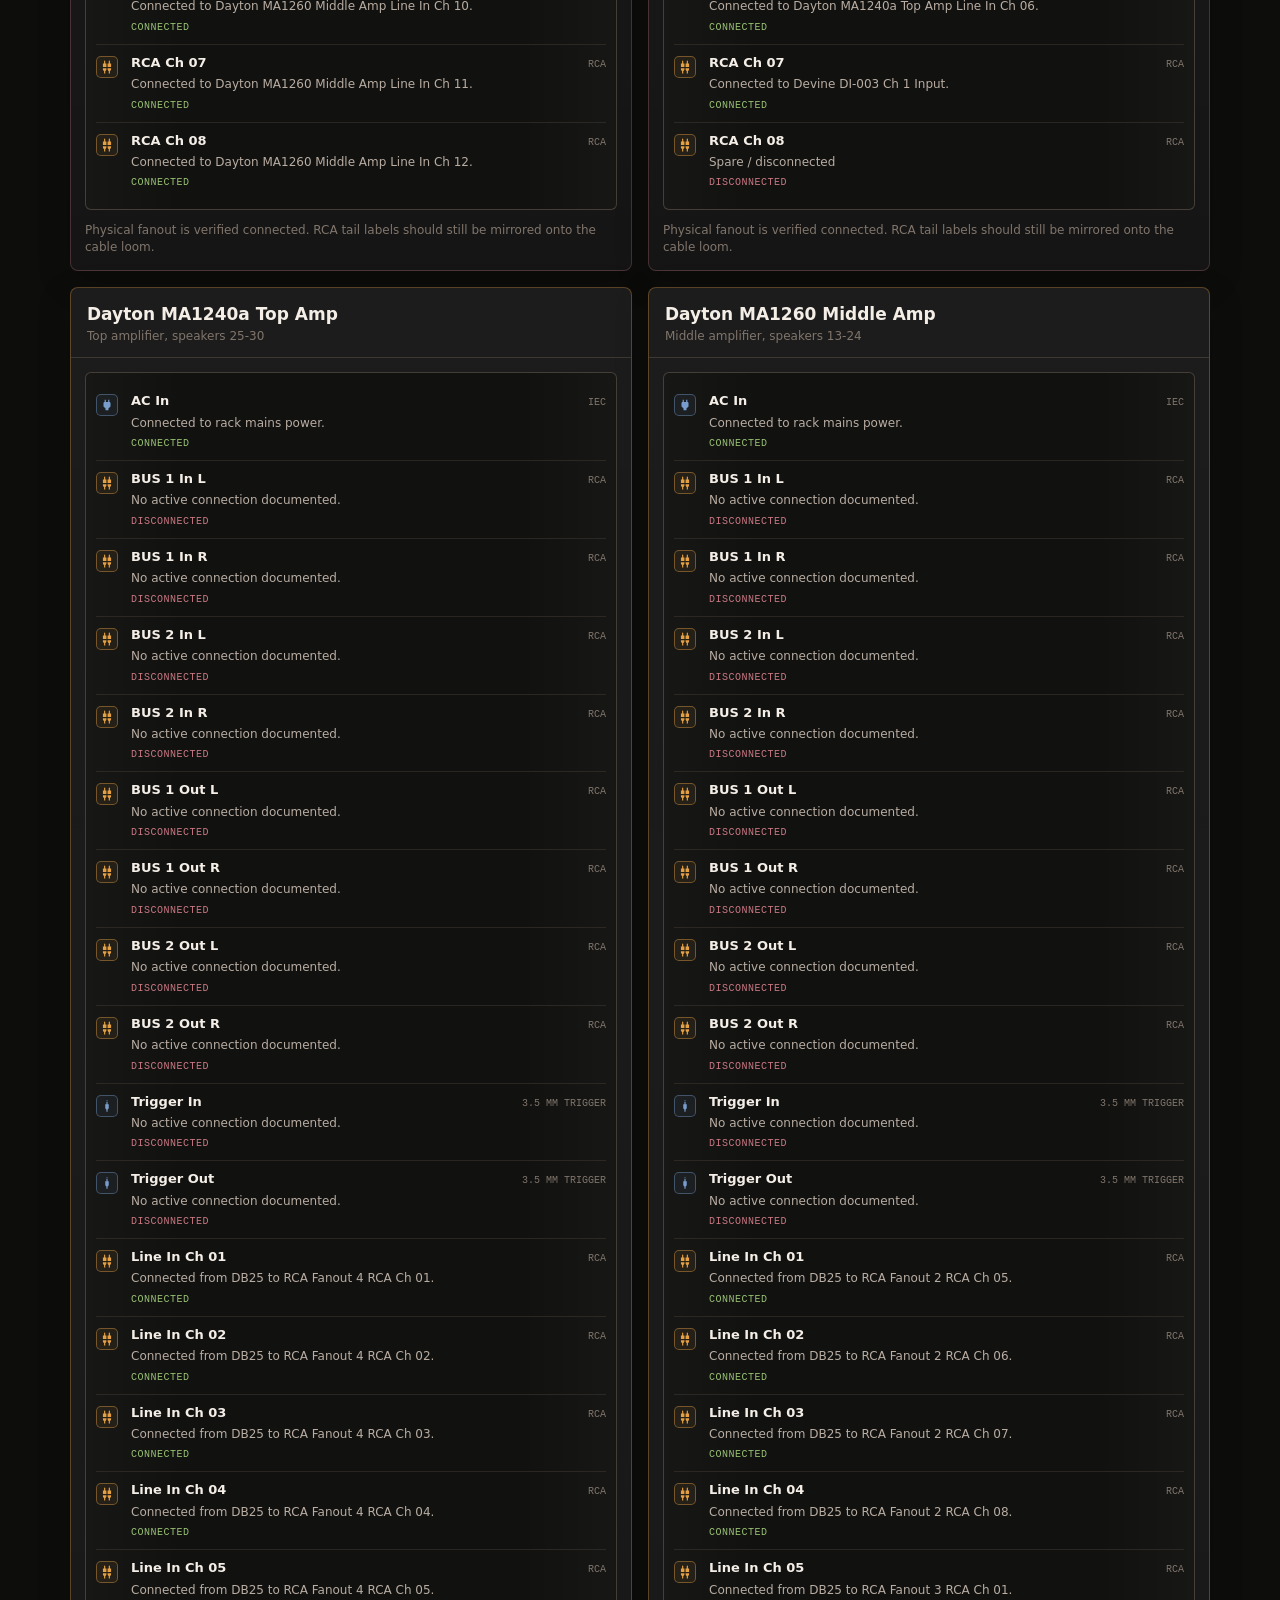
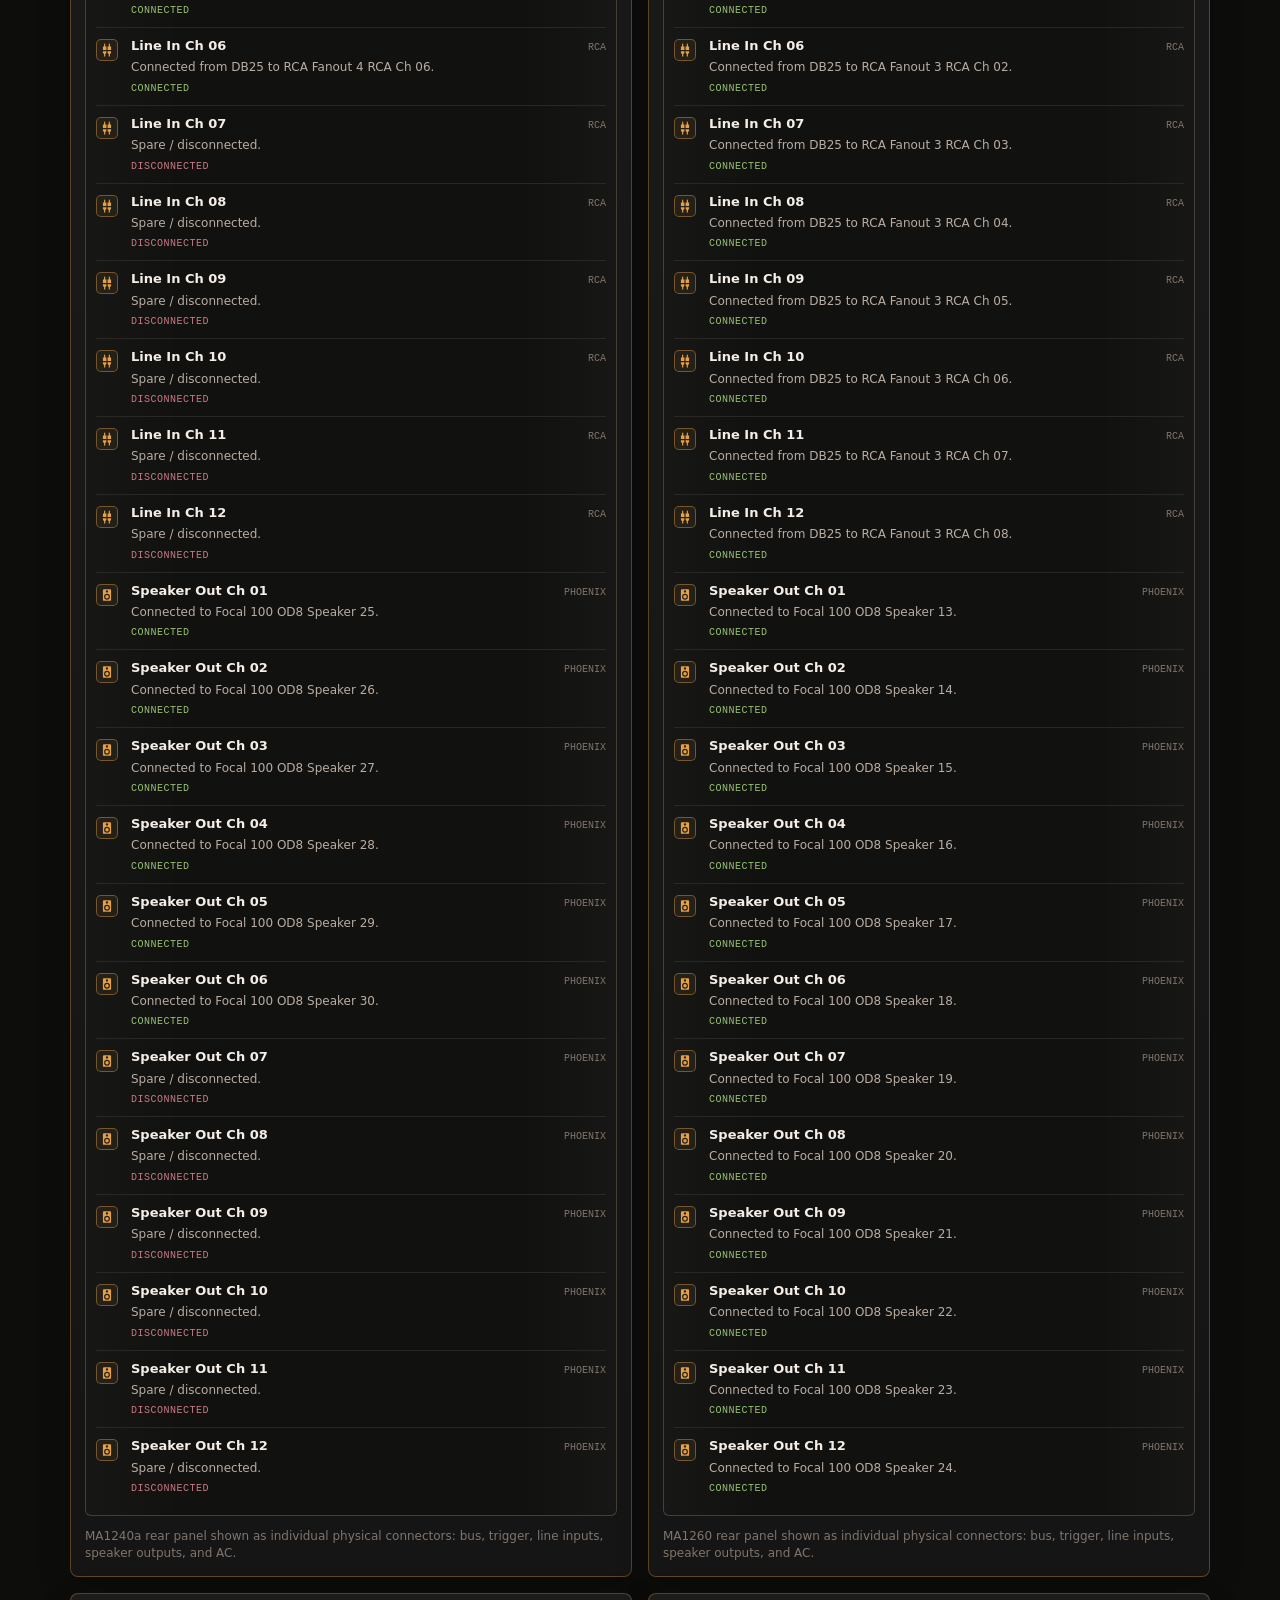
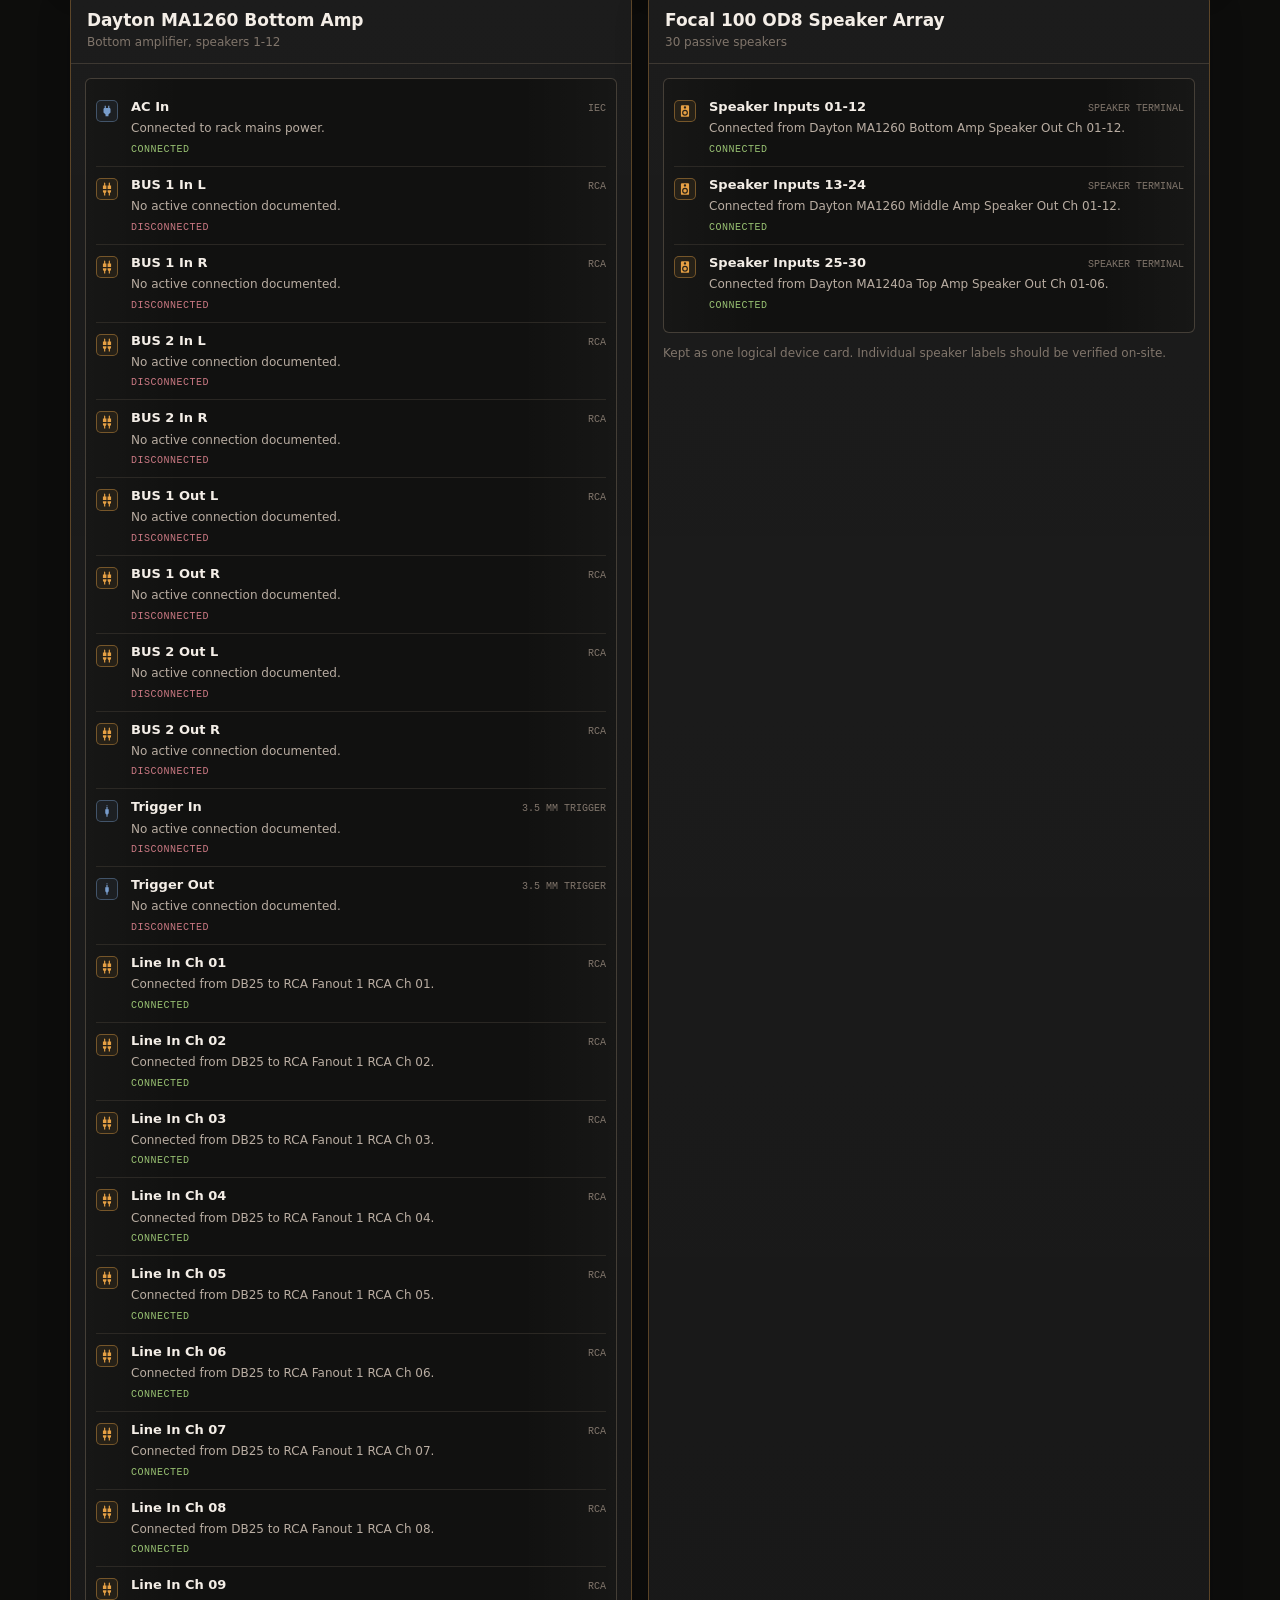
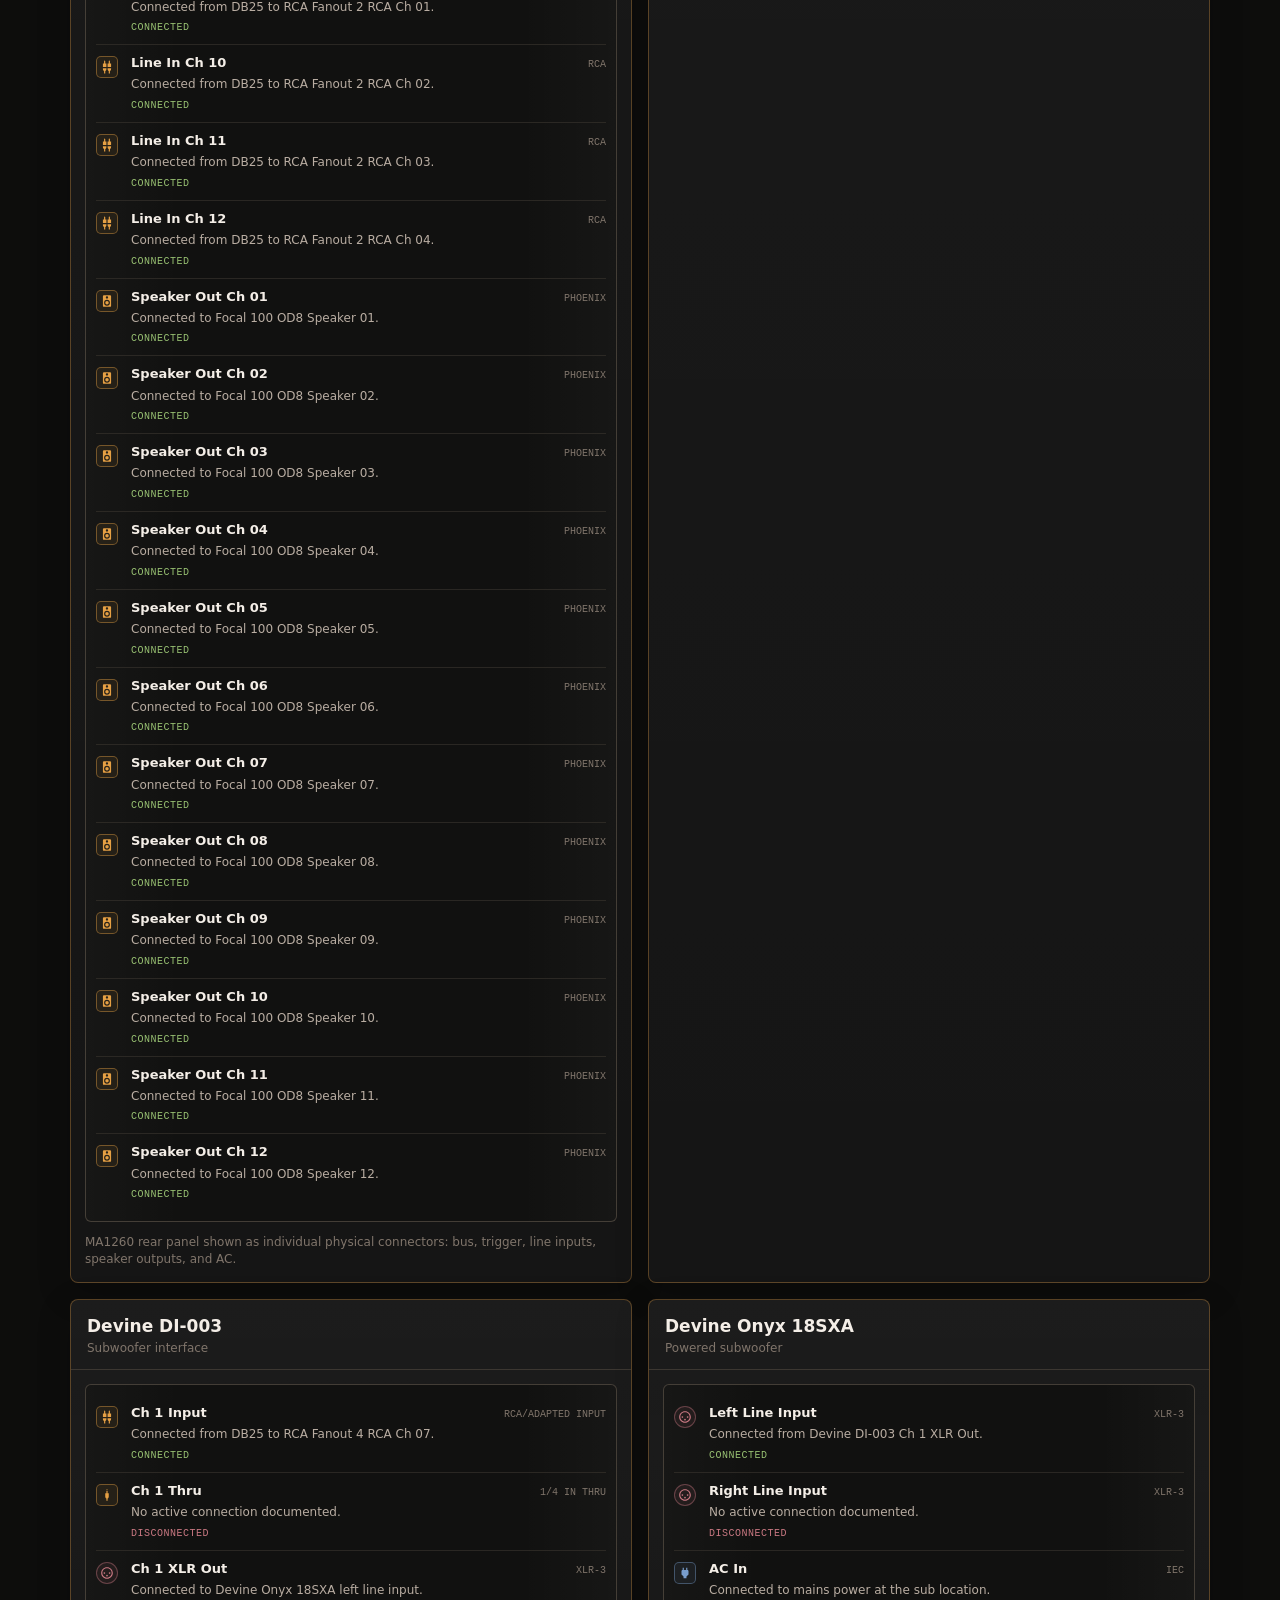
==== commit 45ee7809: "Bump schematic asset cache key" ====
--- a/index.html
+++ b/index.html
@@ -4,8 +4,8 @@
     <meta charset="UTF-8" />
     <meta name="viewport" content="width=device-width, initial-scale=1.0" />
     <title>Fey Sonic Sphere System Description</title>
-    <link rel="stylesheet" href="assets/sonic-fey-redesign.css?v=20260608-schematic" />
-    <script defer src="assets/sonic-fey-redesign.js?v=20260608-schematic"></script>
+    <link rel="stylesheet" href="assets/sonic-fey-redesign.css?v=20260608-schematic-2" />
+    <script defer src="assets/sonic-fey-redesign.js?v=20260608-schematic-2"></script>
   </head>
   <body>
     <div id="root"></div>
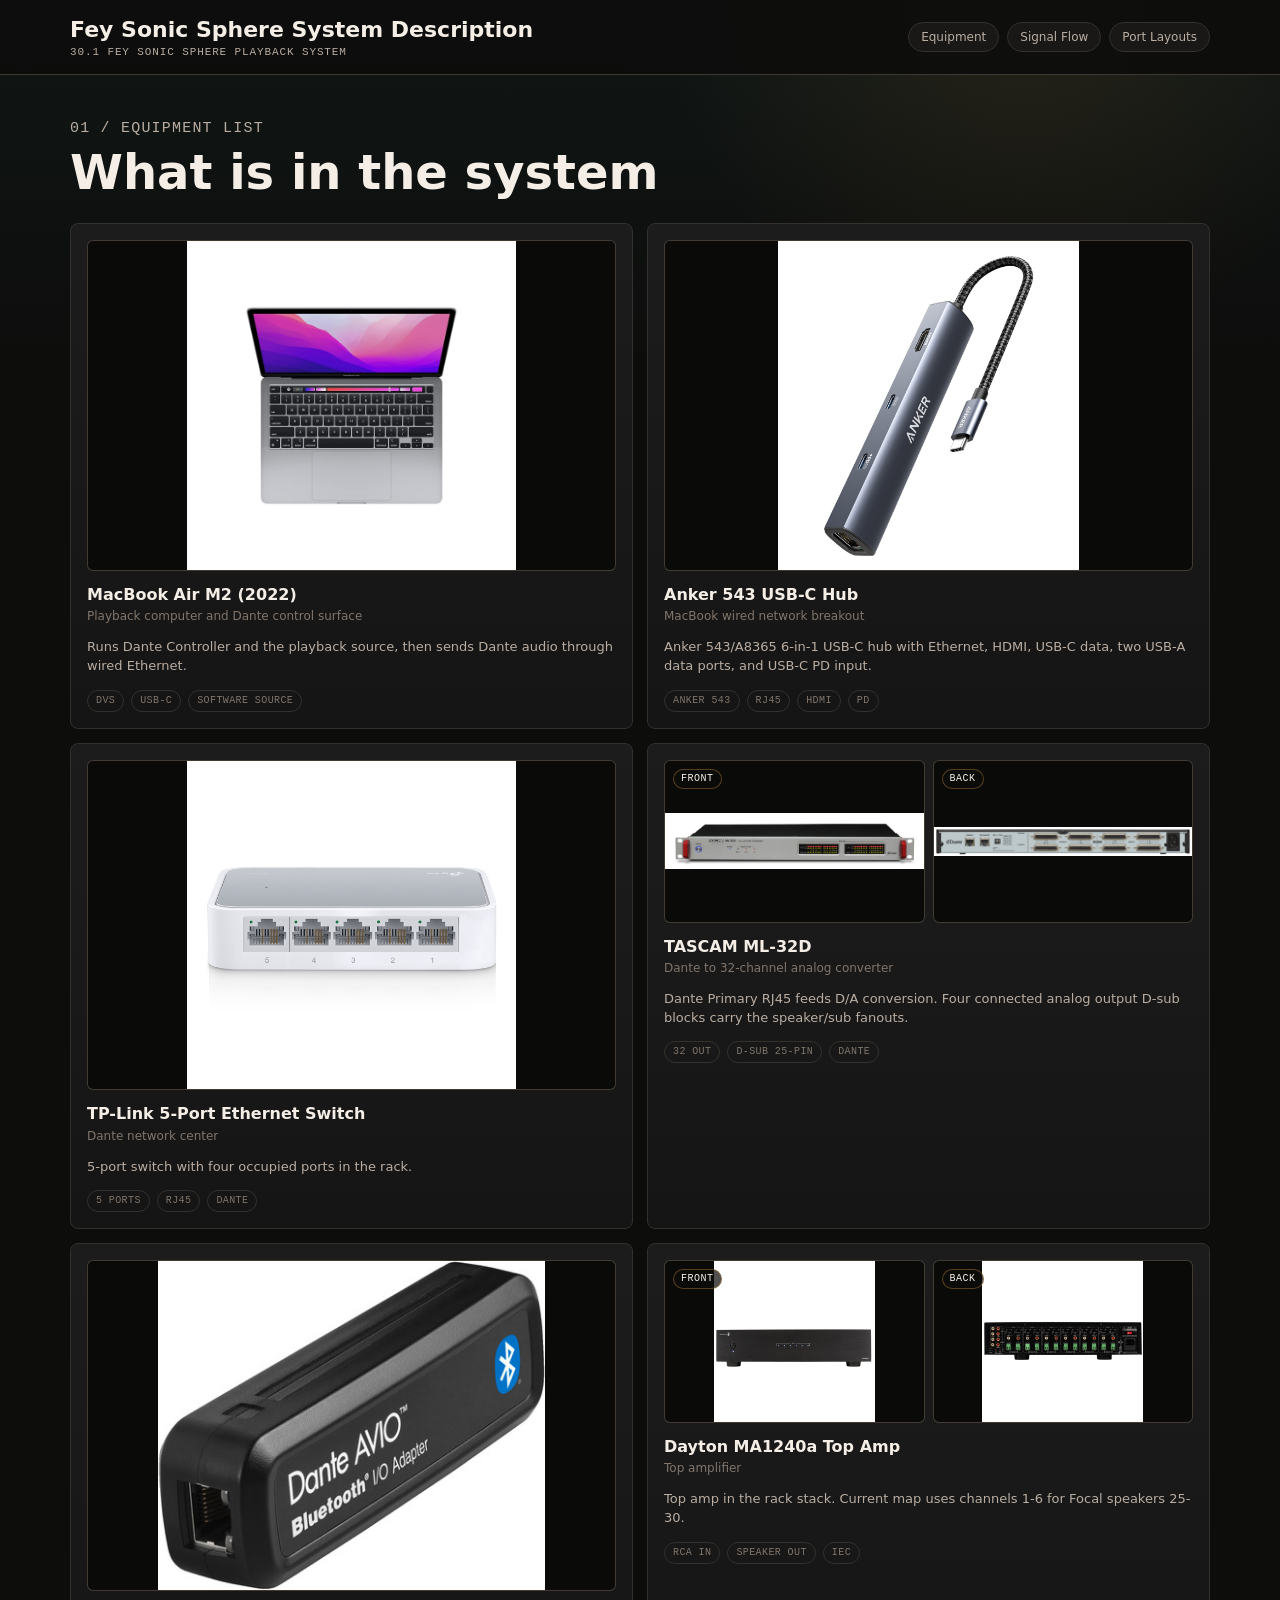
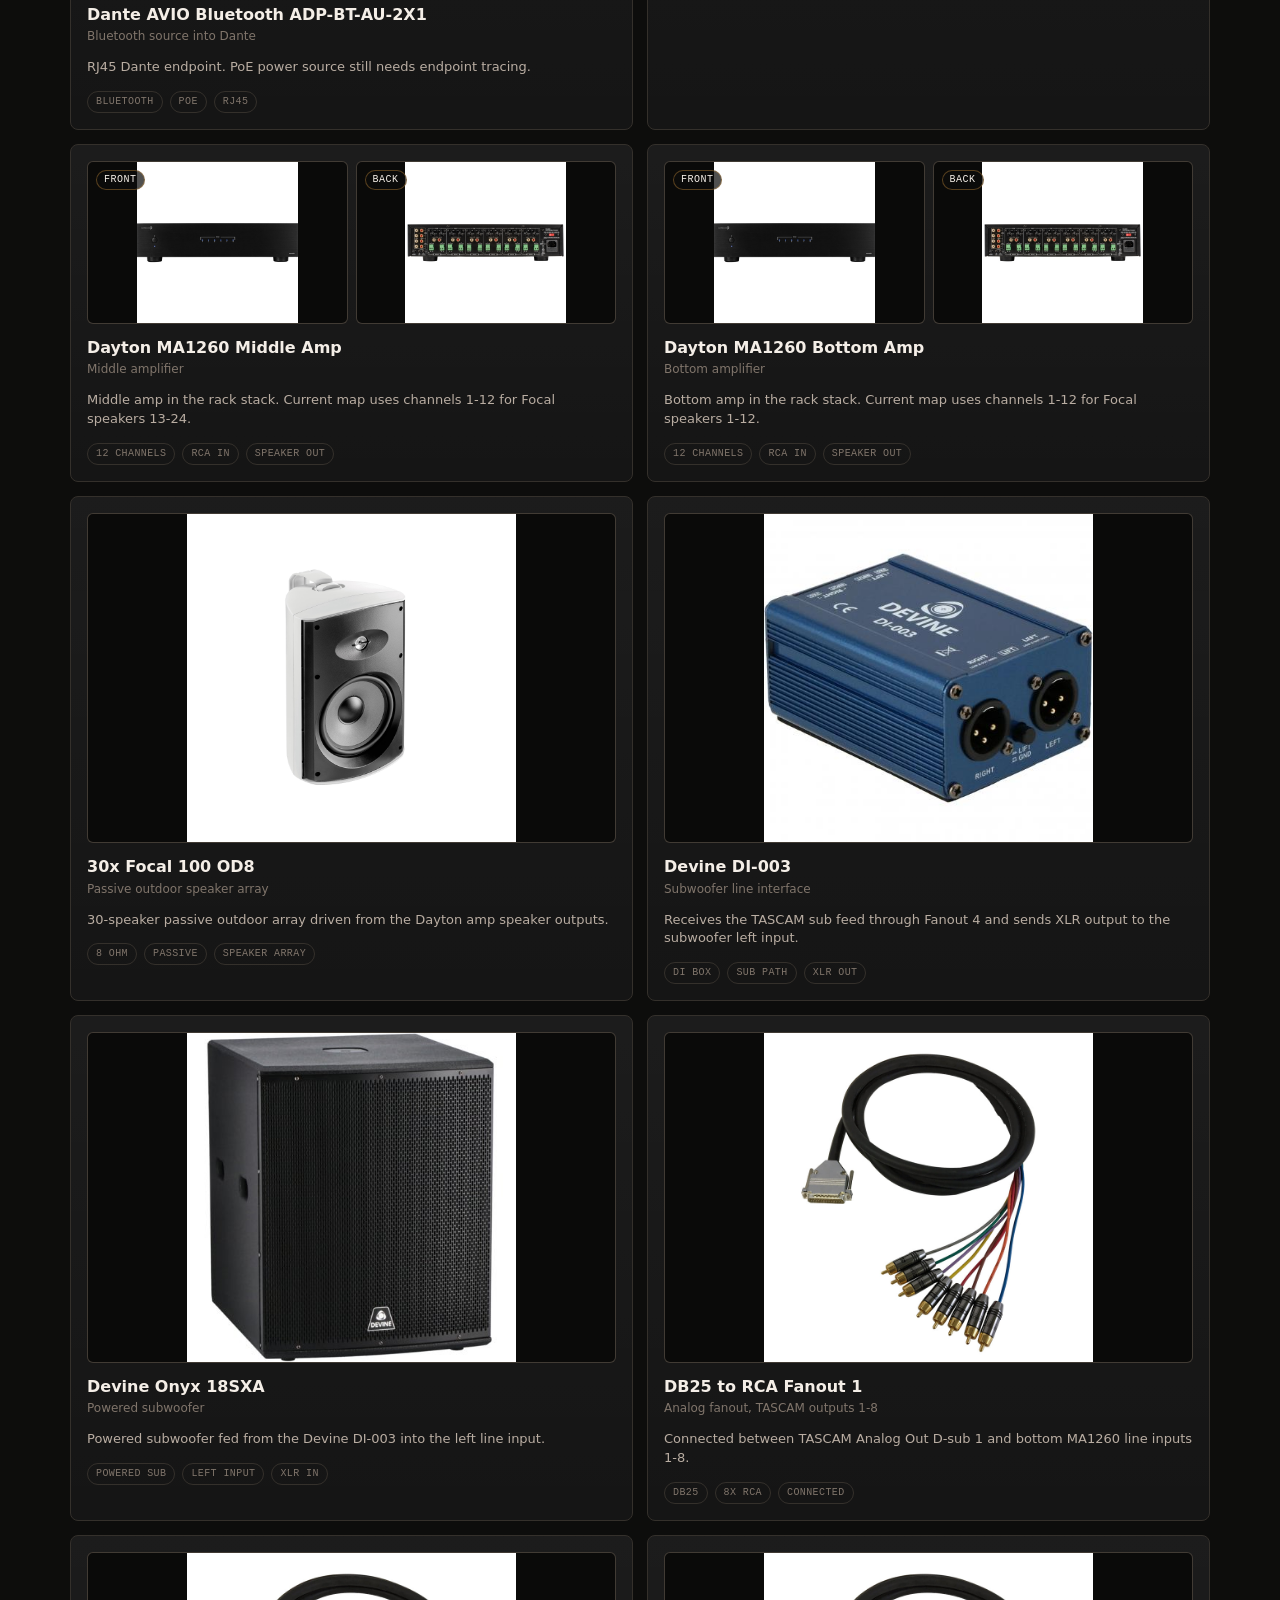
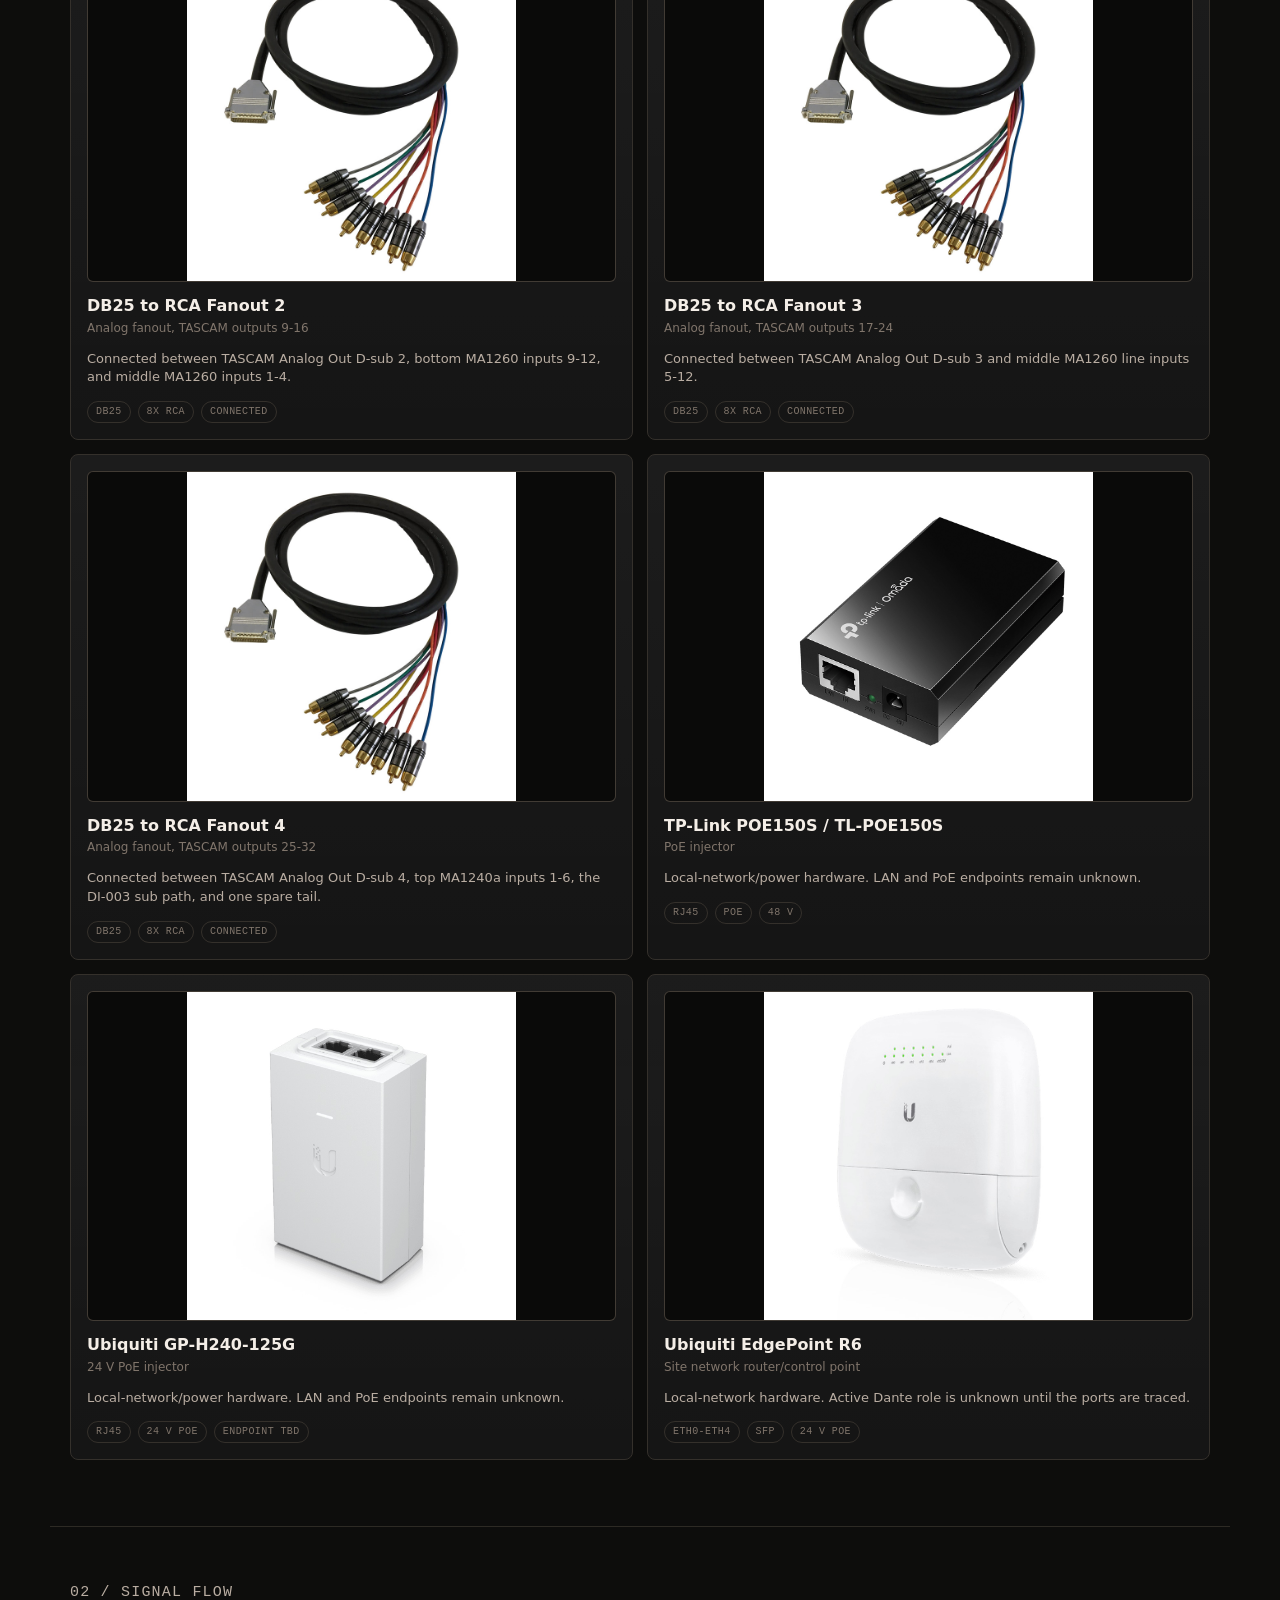
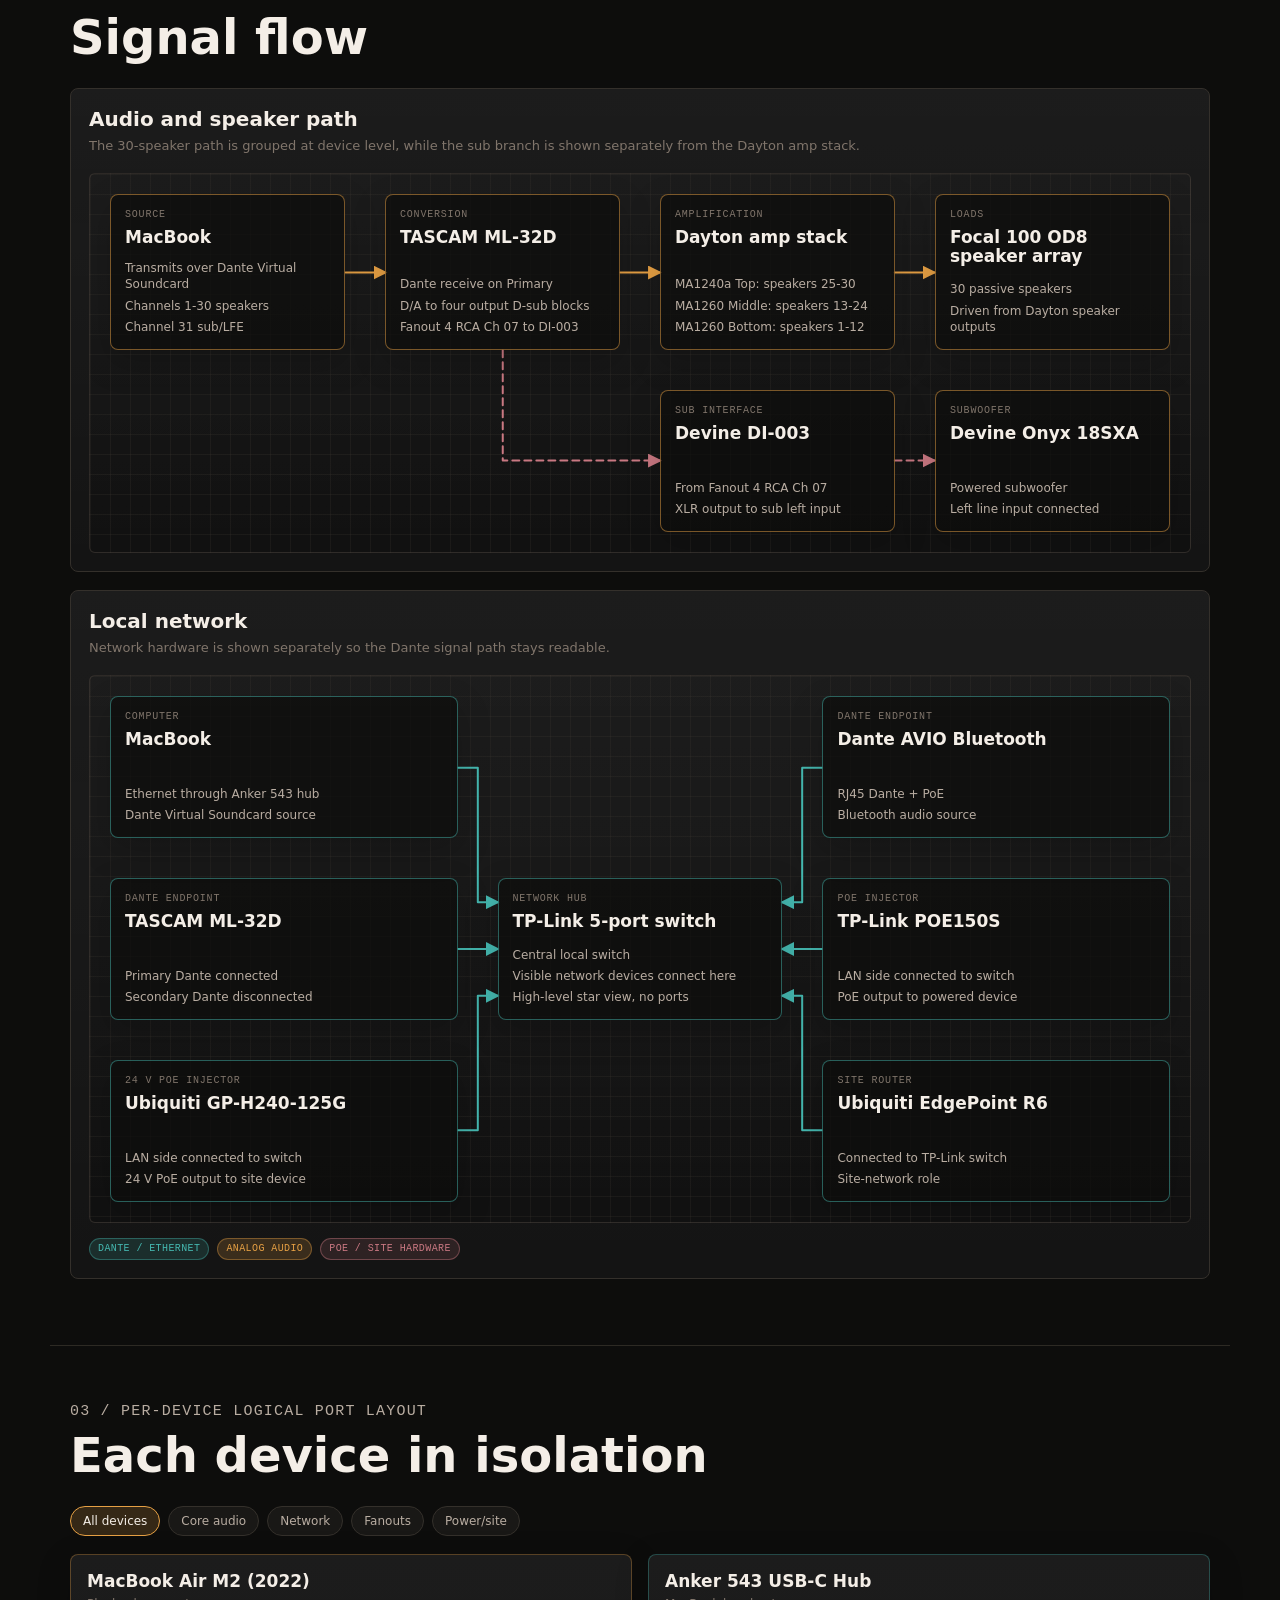
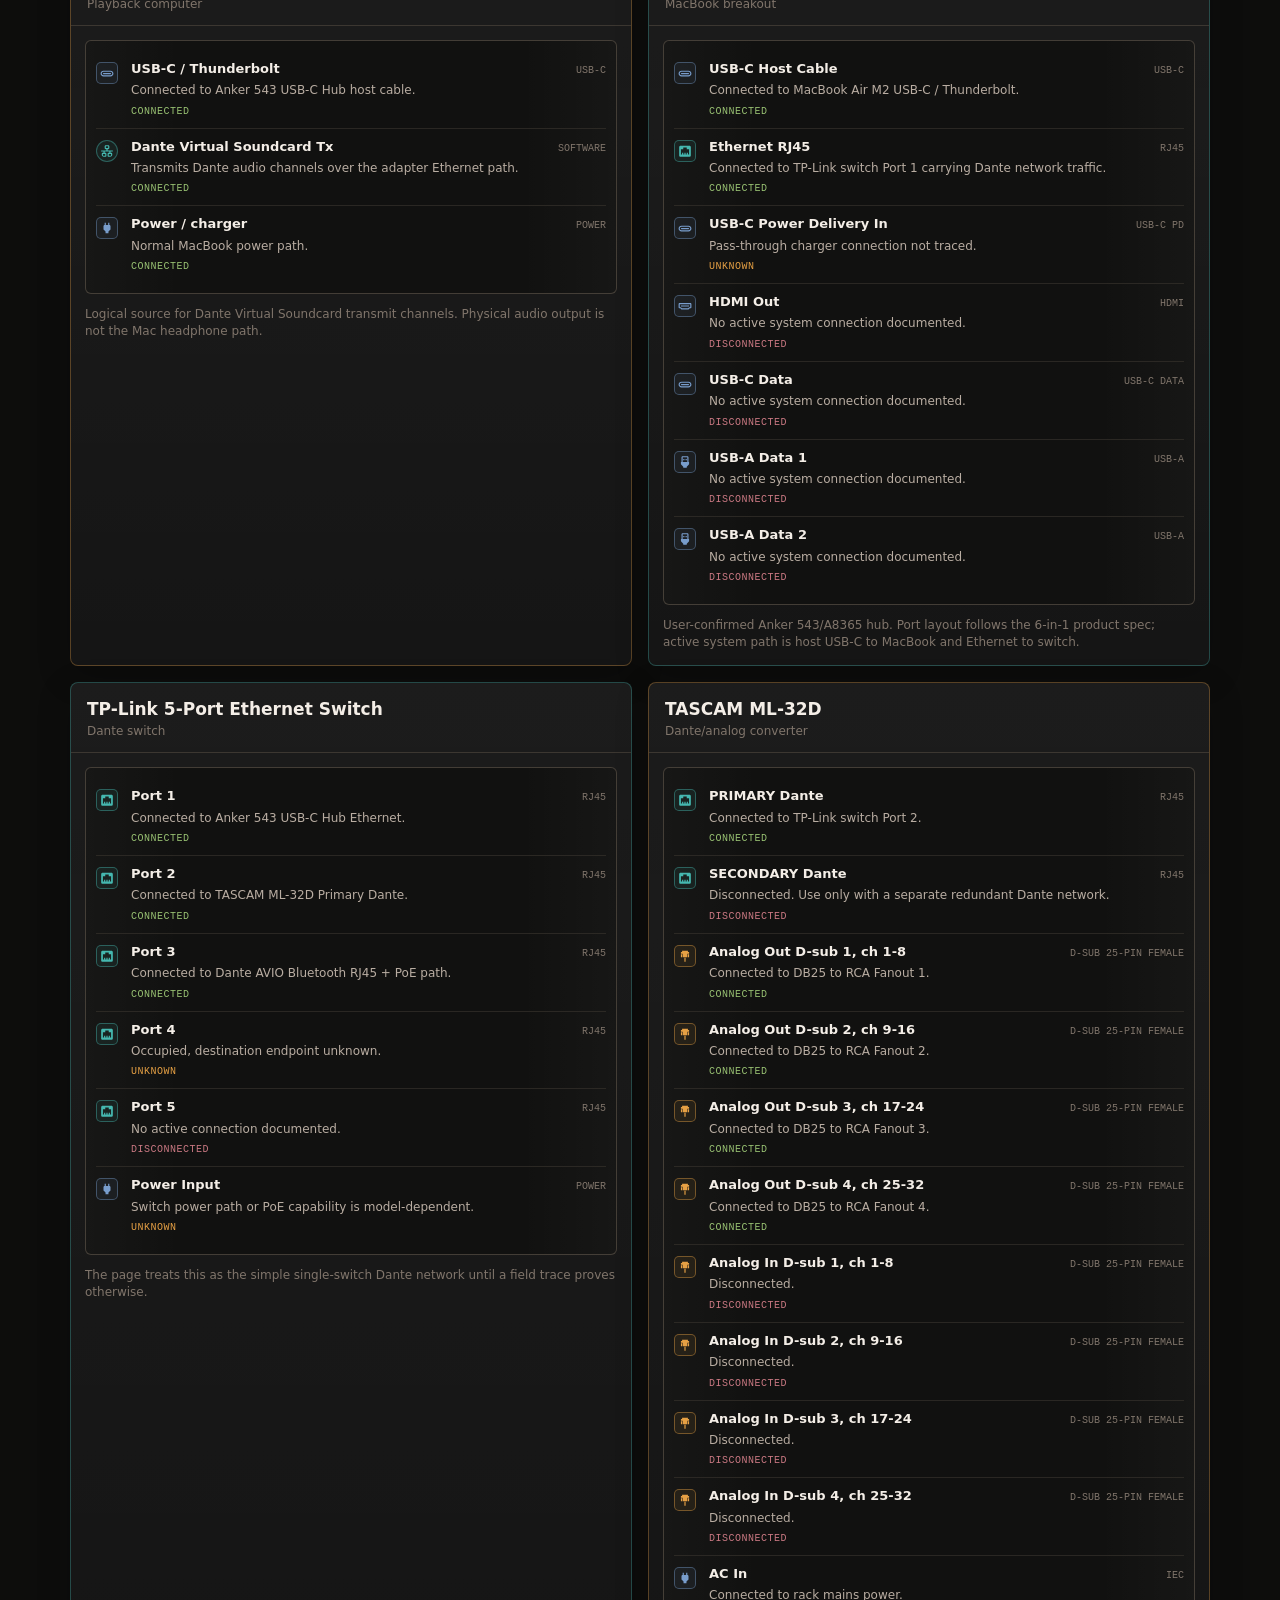
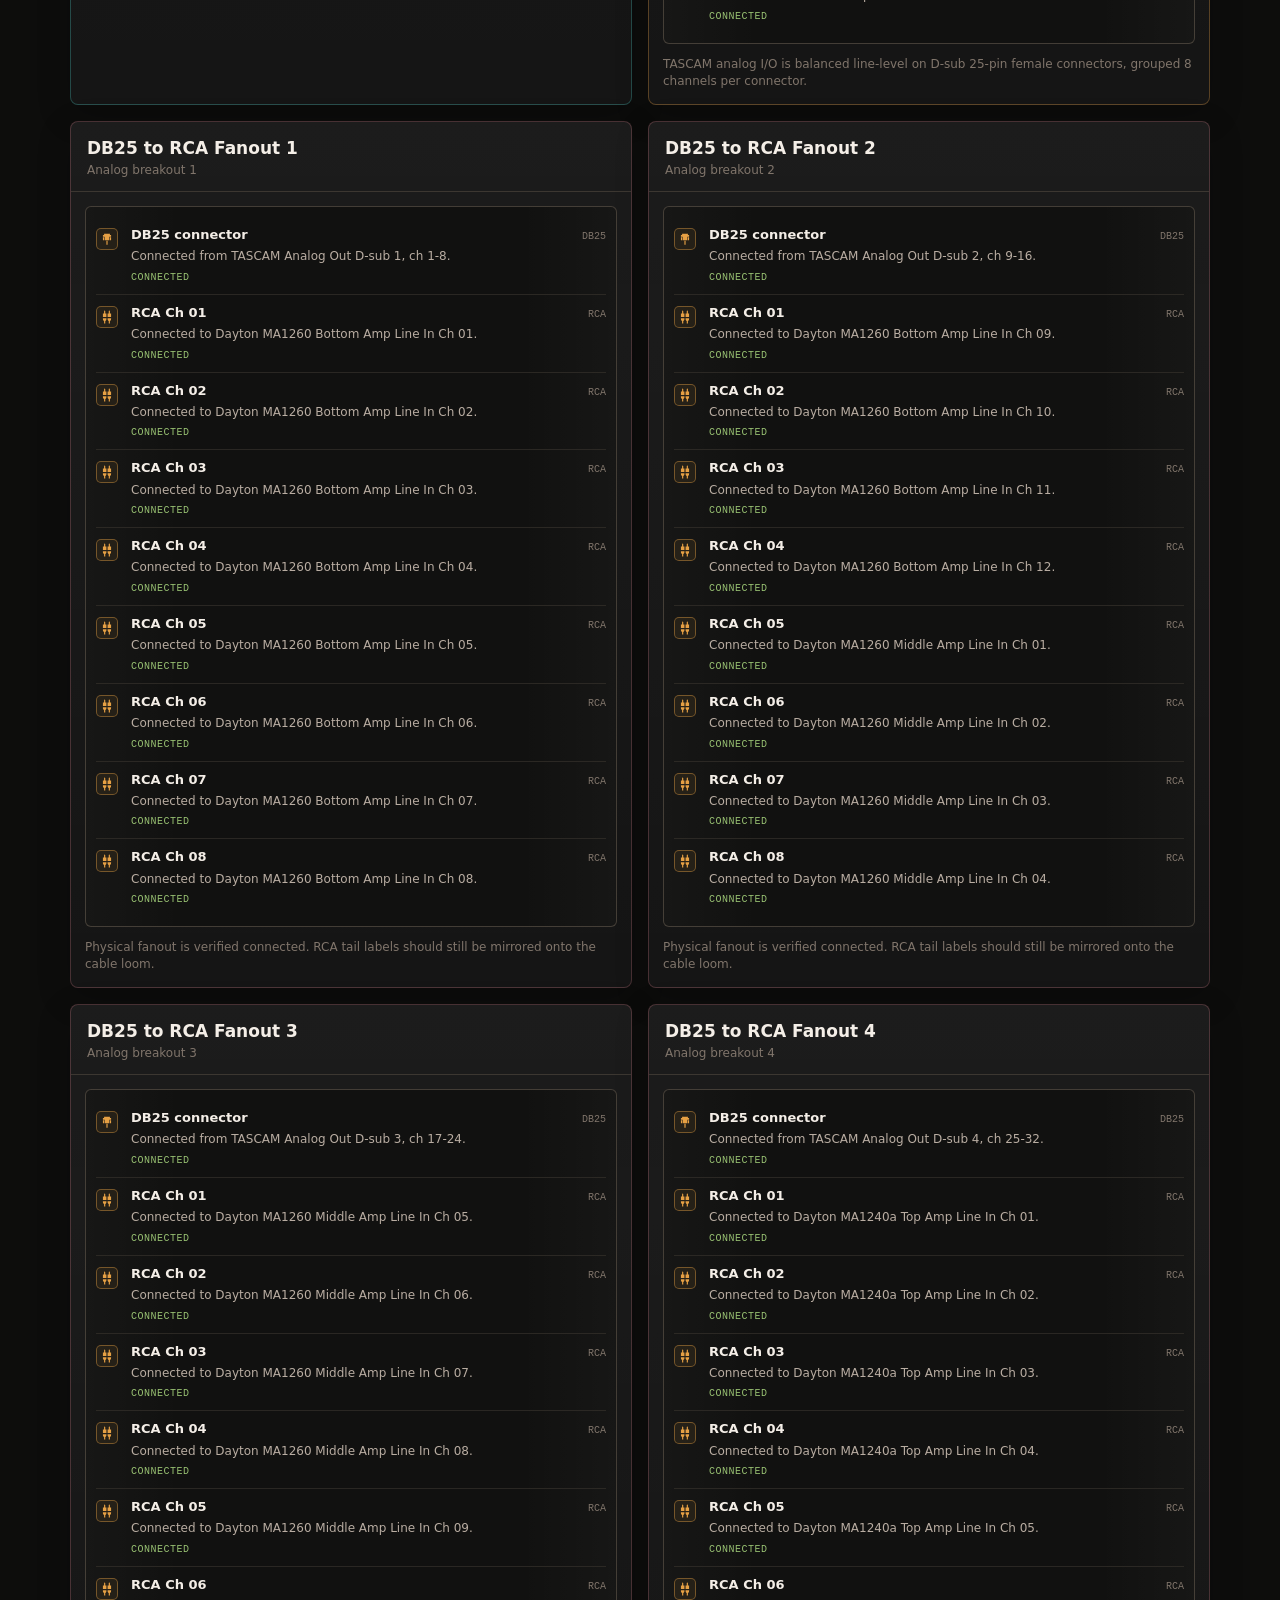
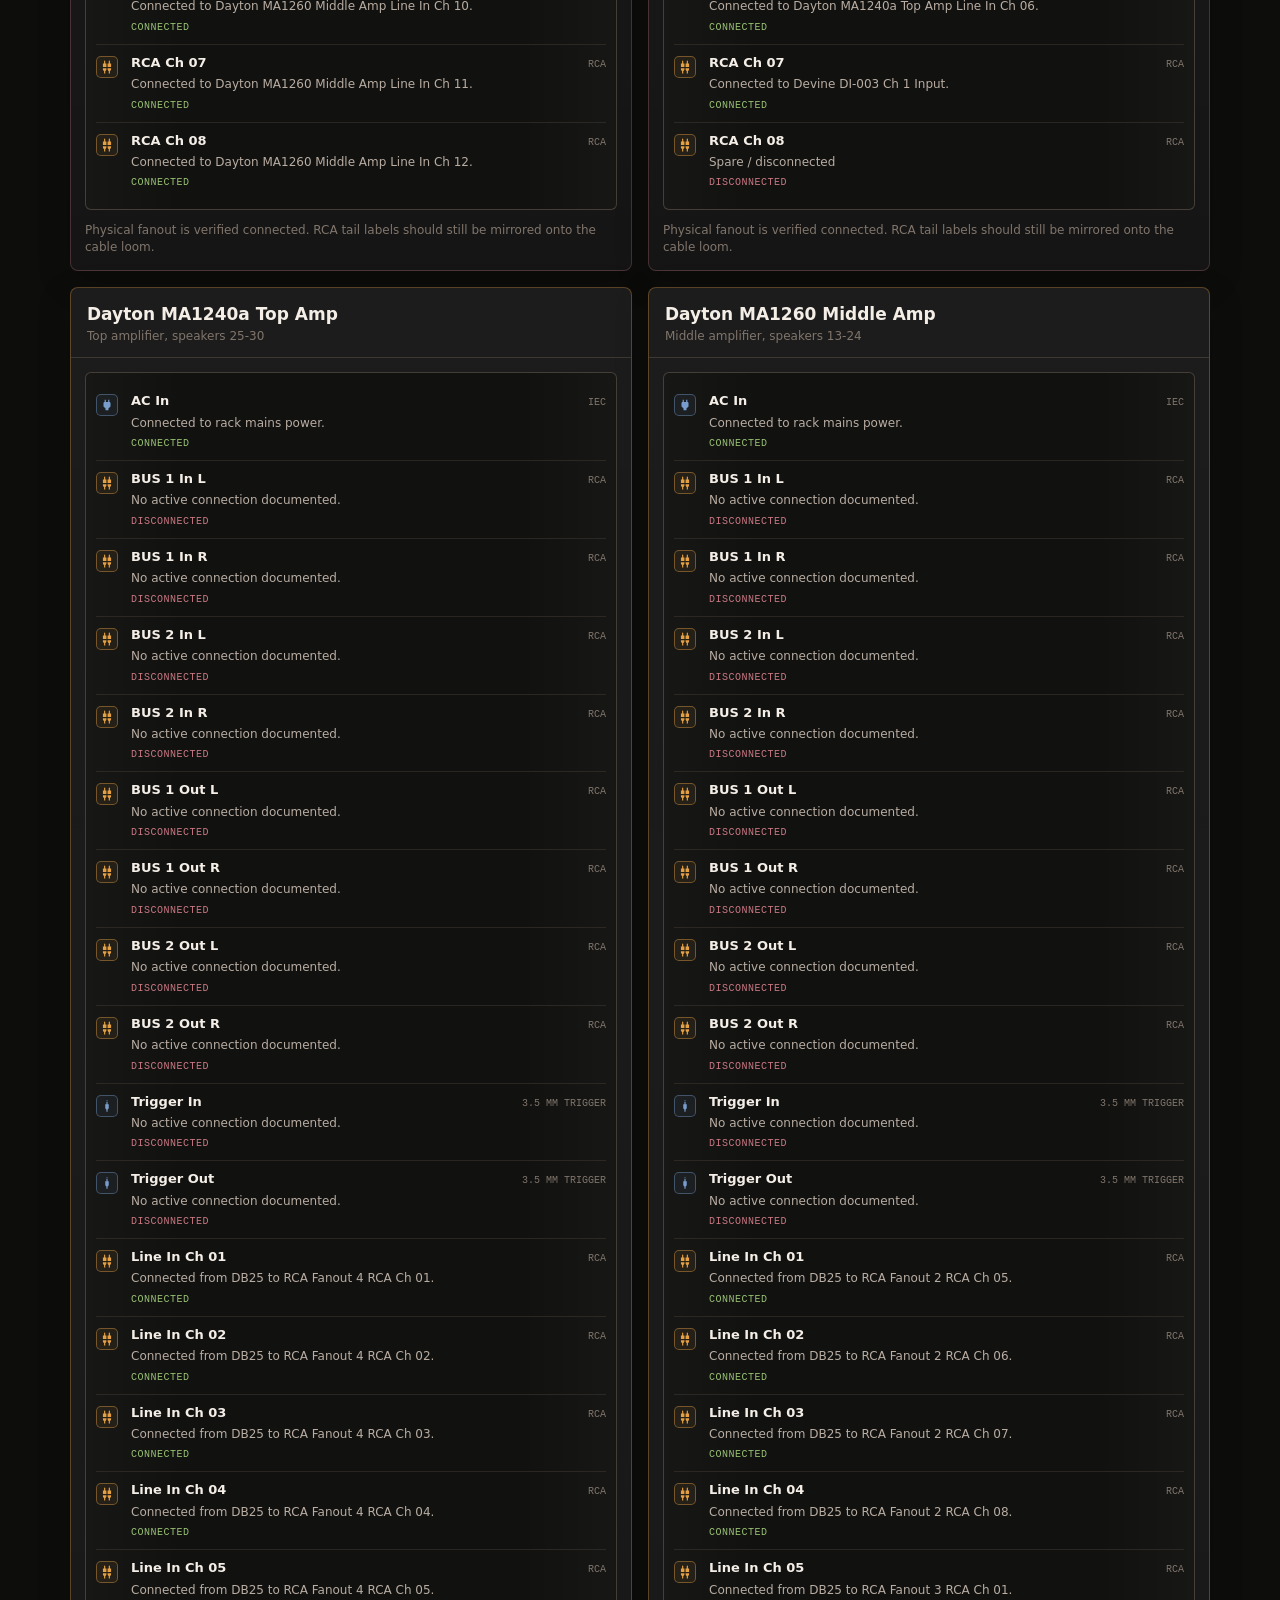
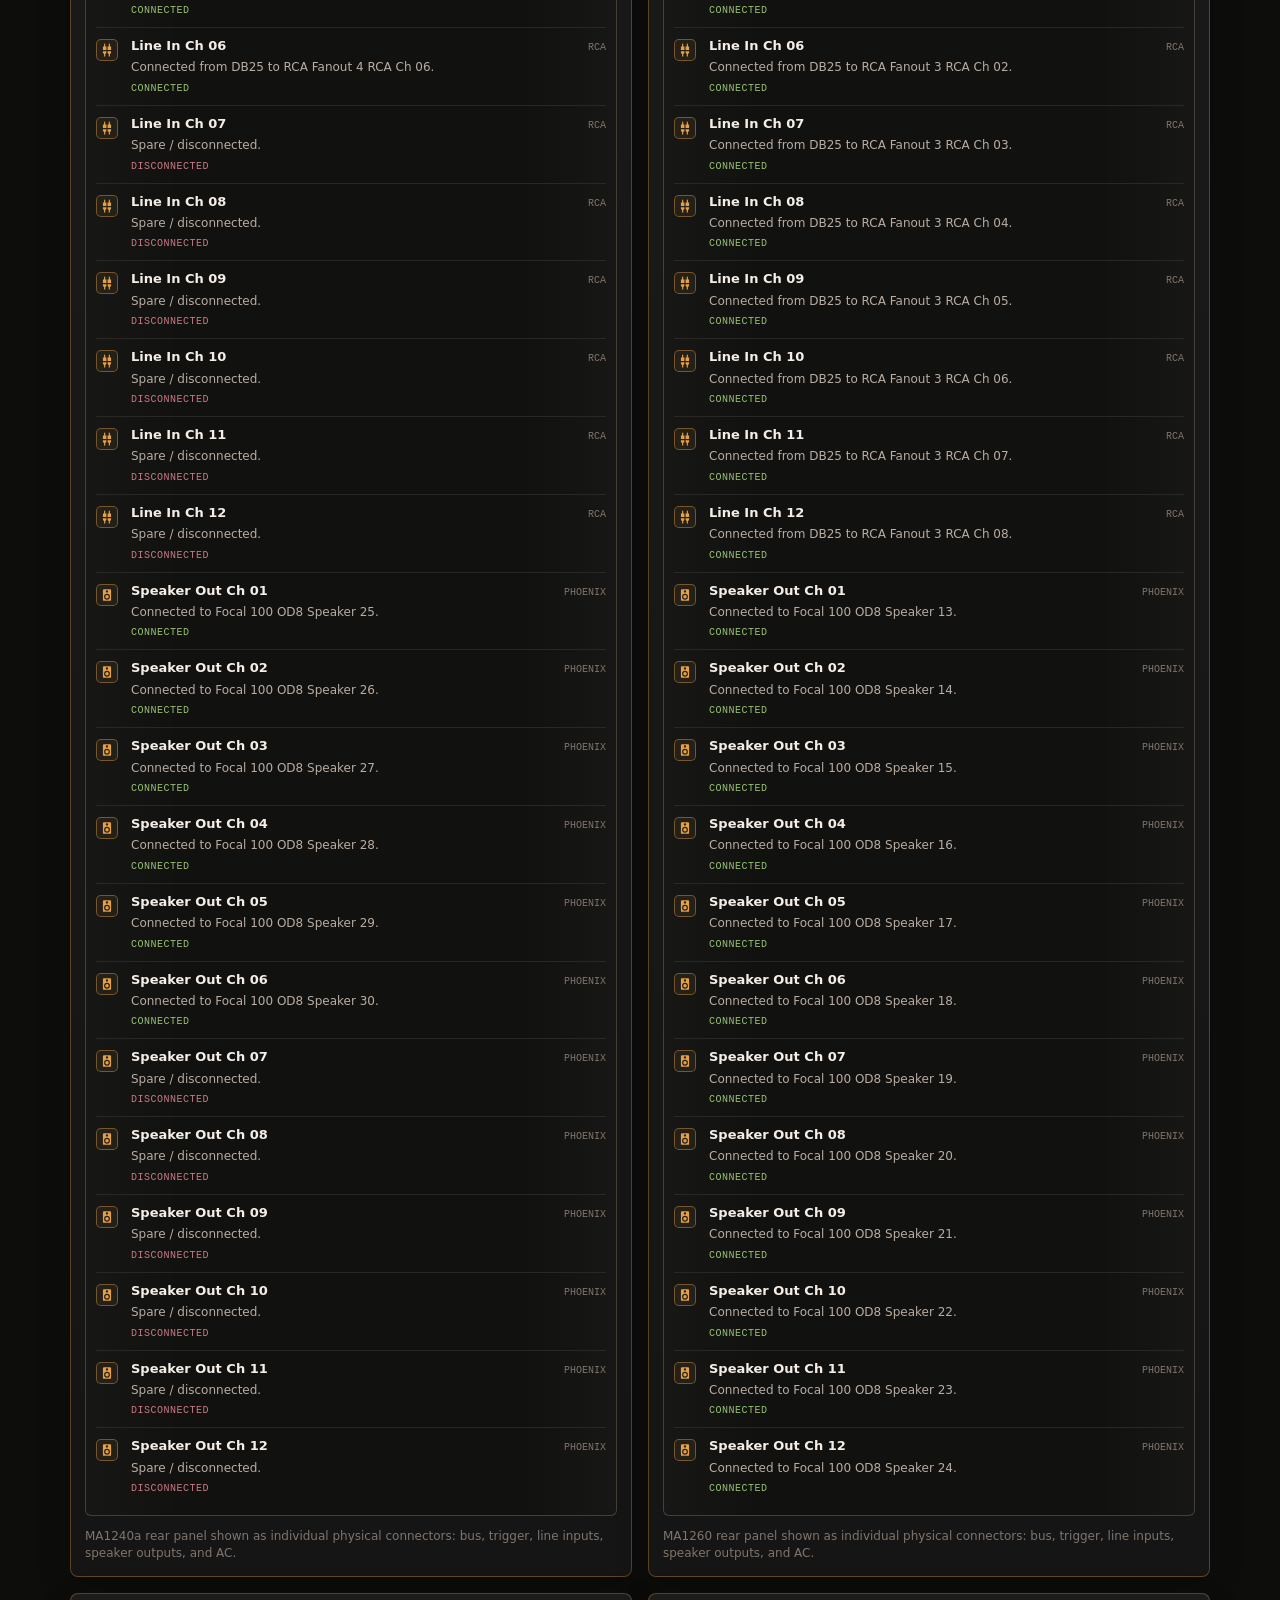
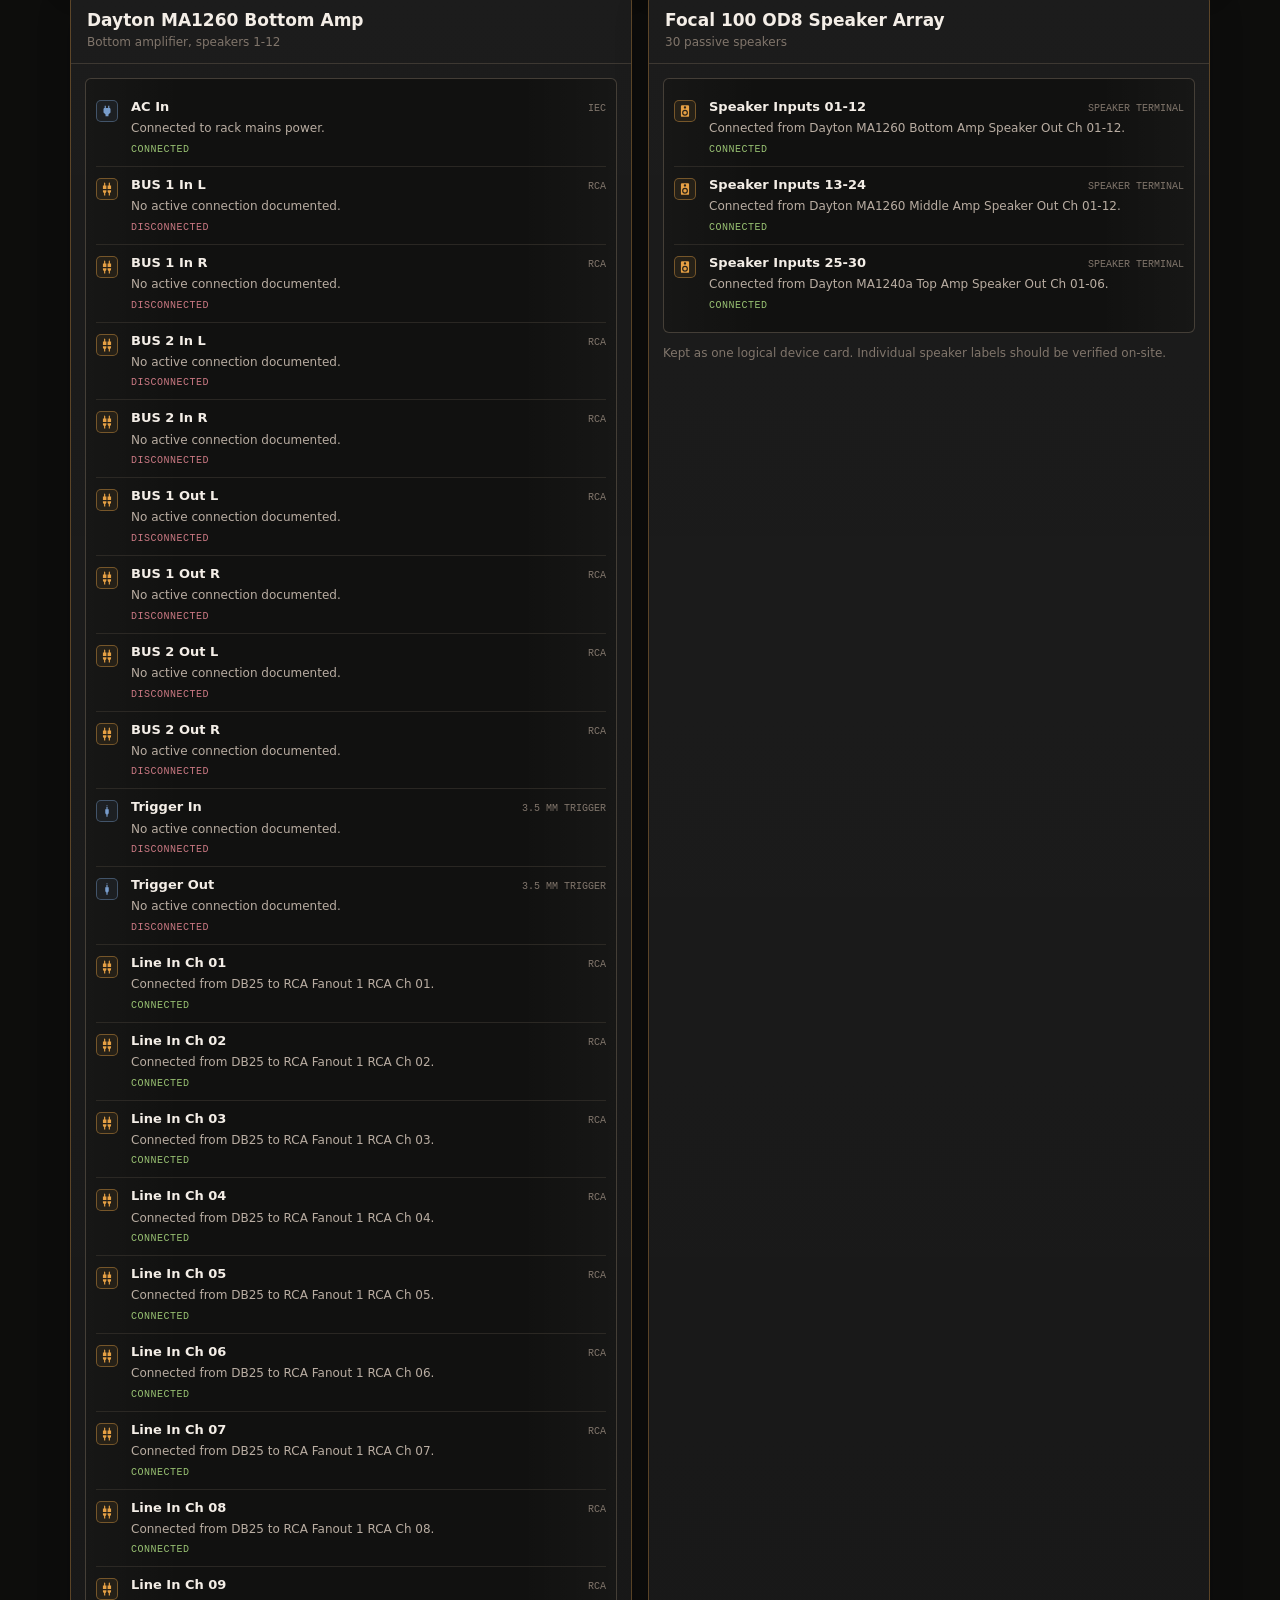
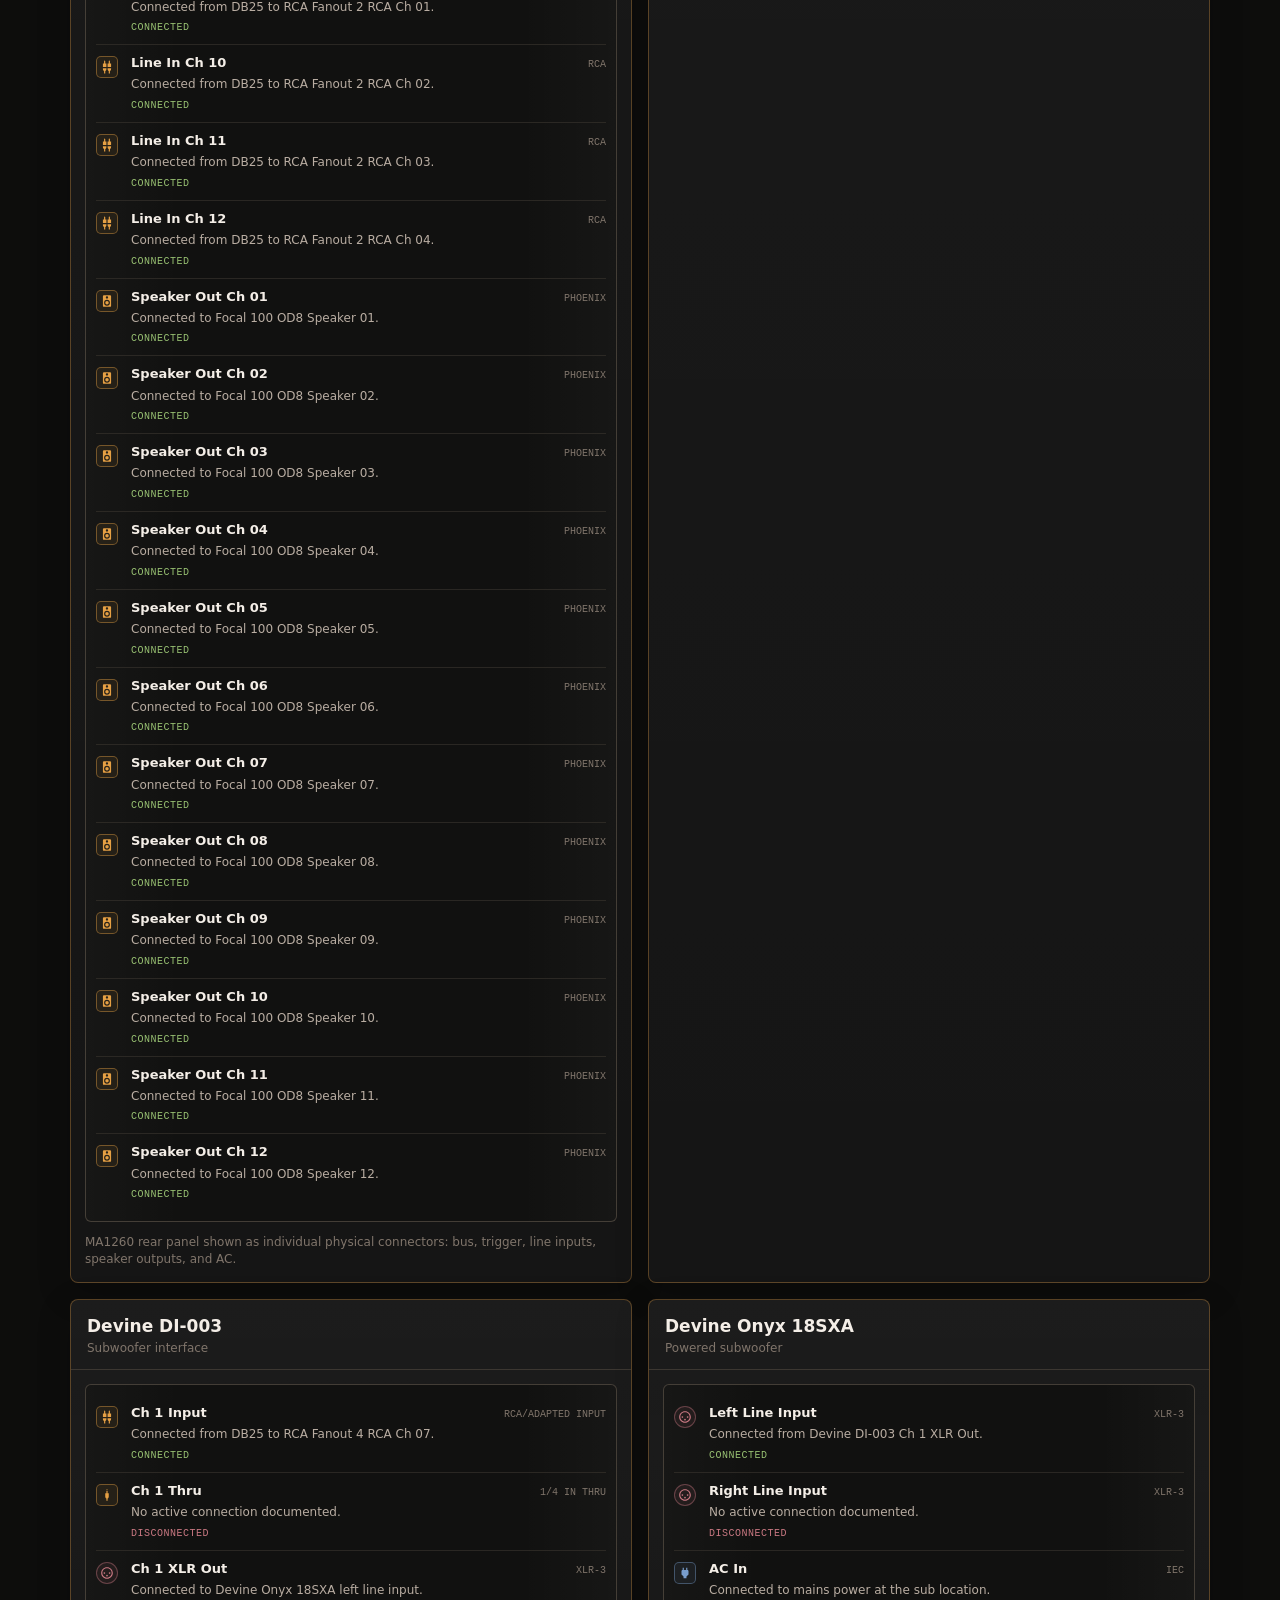
==== commit 6ddfc219: "Bump diagram asset cache version" ====
--- a/index.html
+++ b/index.html
@@ -4,8 +4,8 @@
     <meta charset="UTF-8" />
     <meta name="viewport" content="width=device-width, initial-scale=1.0" />
     <title>Fey Sonic Sphere System Description</title>
-    <link rel="stylesheet" href="assets/sonic-fey-redesign.css?v=20260608-schematic-2" />
-    <script defer src="assets/sonic-fey-redesign.js?v=20260608-schematic-2"></script>
+    <link rel="stylesheet" href="assets/sonic-fey-redesign.css?v=20260608-schematic-4" />
+    <script defer src="assets/sonic-fey-redesign.js?v=20260608-schematic-4"></script>
   </head>
   <body>
     <div id="root"></div>
